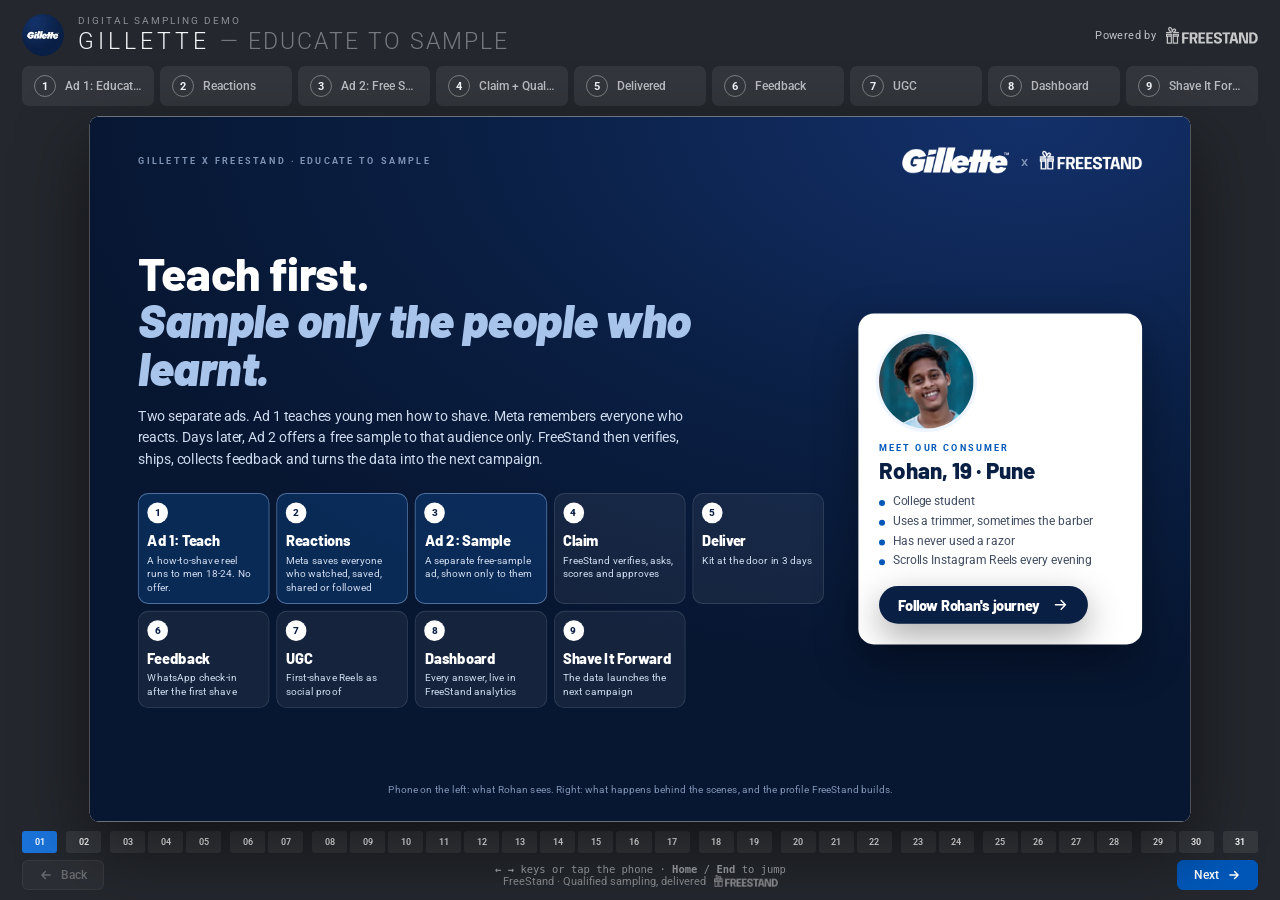
==== index.html @ 25be44af "Add FreeStand Campaign Analytics dashboard as step 8 Four tabs in the FreeStand dashboard style: Ove" ====
<!DOCTYPE html>
<html lang="en">
<head>
<meta charset="utf-8">
<meta name="viewport" content="width=device-width, initial-scale=1">
<title>Gillette x FreeStand: Educate to Sample</title>
<meta name="description" content="Interactive demo: how FreeStand turns Gillette India's first-shave education reel into qualified sampling, feedback and UGC.">
<meta property="og:type" content="website">
<meta property="og:title" content="Gillette x FreeStand: Educate to Sample">
<meta property="og:description" content="Educate > Engage > Qualify > Sample > Feedback > UGC. A click-through demo for Gillette India.">
<!-- og:image must be an absolute URL for link previews. Update if the Pages repo name differs. -->
<meta property="og:image" content="https://freestandtech.github.io/gillette_demo/assets/og-image.png">
<meta property="og:image:width" content="1200">
<meta property="og:image:height" content="630">
<meta name="twitter:card" content="summary_large_image">
<meta name="twitter:image" content="https://freestandtech.github.io/gillette_demo/assets/og-image.png">
<link rel="icon" type="image/png" href="assets/web/gillette-ig-dp.webp">
<link rel="preconnect" href="https://fonts.googleapis.com">
<link rel="preconnect" href="https://fonts.gstatic.com" crossorigin>
<link href="https://fonts.googleapis.com/css2?family=Barlow:ital,wght@0,500;0,600;0,700;0,800;0,900;1,800;1,900&family=Grand+Hotel&family=Roboto:wght@300;400;500;700;900&display=swap" rel="stylesheet">
<style>
:root{
  --navy:#0A1F44; --navy-2:#13306A; --blue:#0057B8; --blue-2:#1A73D9; --silver:#C9D1DC; --silver-2:#EEF2F7;
  --ink:#152033; --muted:#6B778C; --line:#E4E8F0; --bg-page:#24272D;
  --ok:#1E8E4E; --ok-bg:#E8F6EE; --warn:#B26A00; --warn-bg:#FFF5E5; --bad:#C62828; --bad-bg:#FDECEC;
  --meta:#0866FF; --fs:#0E2A6B;
  --wa-dark:#075E54; --wa-head:#008069; --wa-bg:#ECE5DD; --wa-out:#D9FDD3;
}
*{box-sizing:border-box;margin:0;padding:0}
html,body{height:100%}
body{background:var(--bg-page);font-family:'Roboto',system-ui,sans-serif;color:var(--ink);overflow:hidden;-webkit-font-smoothing:antialiased}
button{font:inherit;cursor:pointer;border:none;background:none;color:inherit}
img{display:block}
svg{display:block}

/* ── Loader ─────────────────────────────── */
#loader{position:fixed;inset:0;z-index:100;background:radial-gradient(70% 60% at 50% 40%,#13306A 0%,#0A1F44 70%);display:flex;flex-direction:column;align-items:center;justify-content:center;gap:26px;color:#fff;transition:opacity .6s ease,visibility .6s}
#loader.done{opacity:0;visibility:hidden}
#loader .dp{width:132px;height:132px;border-radius:50%;background:var(--navy);box-shadow:0 0 0 2px rgba(255,255,255,.12),0 18px 50px rgba(0,0,0,.45);display:flex;align-items:center;justify-content:center;animation:breathe 2.4s ease-in-out infinite}
#loader .dp img{width:100px}
#loader .eb{font-size:13px;letter-spacing:5px;opacity:.6;text-transform:uppercase}
#loader .bar{width:240px;height:3px;border-radius:3px;background:rgba(255,255,255,.14);overflow:hidden}
#loader .bar i{display:block;height:100%;width:0;background:linear-gradient(90deg,#8FB5E8,#fff);transition:width .25s}
#loader .pw{position:absolute;bottom:36px;display:flex;align-items:center;gap:10px;font-size:12px;opacity:.75;letter-spacing:.5px}
#loader .pw img{height:16px}
@keyframes breathe{0%,100%{transform:scale(1)}50%{transform:scale(1.04)}}

/* ── App shell ──────────────────────────── */
#app{height:100vh;display:flex;flex-direction:column;padding:14px 22px 10px;gap:10px;color:#f2f4f8}
.top{display:flex;align-items:center;justify-content:space-between;gap:16px;flex-shrink:0}
.brand{display:flex;align-items:center;gap:14px}
.brand .dp{width:42px;height:42px;border-radius:50%}
.brand .eb{font-size:10px;letter-spacing:2px;opacity:.5;text-transform:uppercase}
.brand .tt{font-size:23px;font-weight:300;letter-spacing:4px;margin-top:2px}
.brand .tt span{opacity:.4;letter-spacing:2px}
.pw-top{display:flex;align-items:center;gap:10px;font-size:11px;opacity:.75;letter-spacing:.4px}
.pw-top img{height:17px}

.steps{display:grid;grid-template-columns:repeat(7,1fr);gap:6px;flex-shrink:0}
.st{position:relative;height:40px;border-radius:7px;background:rgba(255,255,255,.07);display:flex;align-items:center;gap:9px;padding:0 12px;text-align:left;transition:background .25s;overflow:hidden}
.st:hover{background:rgba(255,255,255,.12)}
.st .n{width:22px;height:22px;border-radius:50%;border:1.5px solid rgba(255,255,255,.35);display:flex;align-items:center;justify-content:center;font-size:11px;font-weight:700;flex-shrink:0;transition:all .25s}
.st .l{font-size:12.5px;font-weight:500;white-space:nowrap;overflow:hidden;text-overflow:ellipsis;opacity:.7}
.st .f{position:absolute;left:0;bottom:0;height:3px;background:var(--blue-2);width:0;transition:width .35s}
.st.done .n{background:rgba(255,255,255,.85);border-color:transparent;color:var(--navy)}
.st.done .l{opacity:.85}
.st.done .f{width:100%;background:rgba(255,255,255,.35)}
.st.on{background:var(--blue)}
.st.on .n{background:#fff;color:var(--blue);border-color:#fff}
.st.on .l{opacity:1;font-weight:700}
.st.on .f{background:#fff}

#stageWrap{flex:1;min-height:0;position:relative;display:flex;align-items:center;justify-content:center}
#stage{position:absolute;width:1280px;height:820px;background:#fff;color:var(--ink);border-radius:10px;box-shadow:0 30px 80px rgba(0,0,0,.5);overflow:hidden;transform-origin:center center}

.nav{flex-shrink:0;display:flex;flex-direction:column;gap:7px}
.subs{display:flex;gap:3px}
.subs button{flex:1;height:22px;border-radius:3px;background:rgba(255,255,255,.08);color:#fff;font-size:9px;font-weight:600;transition:background .2s}
.subs button.past{background:rgba(255,255,255,.3)}
.subs button.on{background:var(--blue-2)}
.subs button.gap{margin-left:6px}
.navrow{display:flex;align-items:center;justify-content:space-between;gap:12px}
.navbtn{display:inline-flex;align-items:center;gap:8px;background:rgba(255,255,255,.12);border:1px solid rgba(255,255,255,.18);color:#fff;padding:7px 16px;border-radius:6px;font-size:12px;font-weight:500}
.navbtn:disabled{opacity:.3;cursor:not-allowed}
.navbtn.primary{background:var(--blue);border-color:var(--blue)}
.navbtn svg{width:14px;height:14px}
.hint{font-size:10.5px;opacity:.5;font-family:ui-monospace,monospace;text-align:center}
.hint b{font-weight:600;opacity:1}
.foot{display:flex;align-items:center;gap:8px;font-size:10.5px;opacity:.45;justify-content:center}
.foot img{height:12px}

/* ── Stage furniture ────────────────────── */
.eyebrow{position:absolute;top:18px;font-size:11px;font-weight:700;color:#8C96A8;letter-spacing:2px;text-transform:uppercase;display:flex;align-items:center;gap:10px}
.eyebrow .edot{width:6px;height:6px;border-radius:50%;background:var(--blue)}
#ebLeft{left:40px}
.persona{position:absolute;top:10px;right:36px;display:flex;align-items:center;gap:9px;background:#F3F6FA;border:1px solid var(--line);border-radius:999px;padding:4px 14px 4px 4px}
.persona img{width:30px;height:30px;border-radius:50%;object-fit:cover}
.persona b{font-size:12.5px;color:var(--ink)}
.persona span{font-size:11.5px;color:var(--muted)}
.caption{position:absolute;left:40px;bottom:14px;display:none}

/* ── Panel frame (reference style) ──────── */
.panel{position:absolute;left:36px;top:52px;width:812px;height:748px;border-radius:12px;border:5px solid var(--navy);background:#fff;overflow:hidden}
.ph{height:70px;padding:0 22px;display:flex;align-items:center;gap:14px;box-shadow:0 4px 4px rgba(0,0,0,.06);position:relative;z-index:2;background:#fff}
.ph .ic{width:40px;height:40px;border-radius:50%;background:#F0F5FC;border:1.5px solid var(--navy);display:flex;align-items:center;justify-content:center;color:var(--navy);flex-shrink:0}
.ph .ic svg{width:20px;height:20px}
.ph .ic.meta{border-color:var(--meta);color:var(--meta);background:#EEF4FF}
.ph .ic.fs{border-color:var(--fs);color:var(--fs)}
.ph .tt{font-size:19px;font-weight:600;color:var(--ink)}
.ph .sb{font-size:11.5px;color:var(--muted);margin-top:2px}
.ph .live{margin-left:auto;display:flex;align-items:center;gap:8px;font-size:10.5px;color:#555;font-family:ui-monospace,monospace;letter-spacing:.5px}
.ph .live i{width:8px;height:8px;border-radius:50%;background:#4CC17A;animation:blink 1.4s infinite}
.pb{position:absolute;top:70px;left:0;right:0;bottom:0;padding:18px 22px;overflow:hidden}

.card{background:#fff;border:1px solid var(--line);border-radius:10px;box-shadow:0 1px 3px rgba(13,42,107,.05)}
.card-h{padding:11px 16px;border-bottom:1px solid #EEF1F6;font-size:12.5px;font-weight:700;color:var(--ink);display:flex;align-items:center;gap:8px}
.card-h>svg{width:15px;height:15px;color:var(--blue);flex-shrink:0}
.card-h .r{margin-left:auto;font-weight:500;color:var(--muted);font-size:11px}
.lbl{font-size:10.5px;font-weight:700;color:var(--navy);letter-spacing:.6px;text-transform:uppercase}
.chip{display:inline-flex;align-items:center;gap:6px;padding:5px 10px;border-radius:6px;font-size:11.5px;font-weight:500;background:#EEF3FA;color:#1F3354;white-space:nowrap}
.chip.blue{background:#E6F0FF;color:#0B4FB3}
.chip.ok{background:var(--ok-bg);color:var(--ok)}
.chip svg{width:12px;height:12px}
.pill{display:inline-flex;align-items:center;gap:6px;padding:4px 11px;border-radius:999px;font-size:10.5px;font-weight:800;letter-spacing:.6px}
.pill.ok{background:var(--ok-bg);color:var(--ok);border:1px solid #BFE5CB}
.pill.warn{background:var(--warn-bg);color:var(--warn);border:1px solid #F3D9A8}
.pill.bad{background:var(--bad-bg);color:var(--bad);border:1px solid #F5C6C6}
.pill.blue{background:#E6F0FF;color:#0B4FB3;border:1px solid #C3D9FB}
.callout{border-radius:10px;padding:14px 16px;background:linear-gradient(100deg,var(--navy),var(--blue));color:#fff;display:flex;align-items:center;gap:14px}
.callout svg{width:26px;height:26px;flex-shrink:0;opacity:.9}
.callout b{display:block;font-size:15px;margin-bottom:2px}
.callout span{font-size:12px;opacity:.85}
.kpi{padding:14px 14px 12px}
.kpi .v{font-size:26px;font-weight:700;color:var(--ink);font-variant-numeric:tabular-nums;line-height:1.1}
.kpi .k{font-size:11px;color:var(--muted);margin-top:4px}
.tick{width:22px;height:22px;border-radius:50%;display:flex;align-items:center;justify-content:center;flex-shrink:0;background:#E9EDF3;color:#A3AEC2;transition:all .3s}
.tick svg{width:13px;height:13px}
.tick.on{background:var(--ok);color:#fff}
.tick.x{background:var(--bad);color:#fff}

/* animations */
.fi{animation:fadeInUp .45s both}
@keyframes fadeInUp{from{opacity:0;transform:translateY(10px)}to{opacity:1;transform:none}}
@keyframes popIn{from{opacity:0;transform:scale(.6)}to{opacity:1;transform:scale(1)}}
@keyframes blink{0%,100%{opacity:1}50%{opacity:.25}}
@keyframes shimmer{0%{background-position:200% 0}100%{background-position:-200% 0}}
@keyframes pulseRing{0%{box-shadow:0 0 0 0 rgba(26,115,217,.55)}70%{box-shadow:0 0 0 14px rgba(26,115,217,0)}100%{box-shadow:0 0 0 0 rgba(26,115,217,0)}}
@keyframes slideIn{from{opacity:0;transform:translateX(28px)}to{opacity:1;transform:none}}
@keyframes slideUp{from{transform:translateY(100%)}to{transform:none}}
.shim{height:12px;border-radius:4px;background:linear-gradient(90deg,#f0f4fa,#dce5f2,#f0f4fa);background-size:200% 100%;animation:shimmer 2.2s linear infinite}

/* ── Phone ──────────────────────────────── */
.phone{position:absolute;left:884px;top:50px;width:356px;height:740px;border-radius:58px;background:#0E0F12;padding:11px;box-shadow:0 0 0 2px #2C2F36,0 0 0 3px #50545D,0 24px 50px rgba(0,0,0,.28)}
.phone::before{content:"";position:absolute;left:-3px;top:150px;width:3px;height:60px;border-radius:2px;background:#3A3D44;box-shadow:0 80px 0 #3A3D44}
.phone::after{content:"";position:absolute;right:-3px;top:190px;width:3px;height:90px;border-radius:2px;background:#3A3D44}
.screen{position:relative;width:100%;height:100%;border-radius:47px;overflow:hidden;background:#000;cursor:pointer}
.island{position:absolute;top:10px;left:50%;width:112px;height:32px;margin-left:-56px;border-radius:20px;background:#000;z-index:40}
.sbar{position:absolute;top:0;left:0;right:0;height:50px;padding:0 28px 0 34px;display:flex;align-items:center;justify-content:space-between;z-index:30;font-size:15px;font-weight:600;color:#fff;pointer-events:none}
.sbar.dark{color:#111}
.sbar .ics{display:flex;align-items:center;gap:5px}
.sbar svg{height:12px;width:auto}
.homebar{position:absolute;bottom:7px;left:50%;width:124px;height:5px;margin-left:-62px;border-radius:3px;background:rgba(255,255,255,.85);z-index:30;pointer-events:none}
.homebar.dark{background:rgba(0,0,0,.8)}
.app{position:absolute;inset:0}
[data-tap]{position:relative}
.tapdot{position:absolute;width:44px;height:44px;margin:-22px 0 0 -22px;border-radius:50%;background:rgba(255,255,255,.35);border:2px solid #fff;box-shadow:0 0 0 0 rgba(255,255,255,.6);animation:tapPulse 1.6s ease-out infinite;pointer-events:none;z-index:50}
@keyframes tapPulse{0%{transform:scale(.6);opacity:1;box-shadow:0 0 0 0 rgba(26,115,217,.6)}70%{transform:scale(1);opacity:.9;box-shadow:0 0 0 16px rgba(26,115,217,0)}100%{transform:scale(.6);opacity:1}}
.taphint{position:absolute;right:40px;bottom:6px;font-size:11px;color:#8C96A8;display:flex;align-items:center;gap:6px}
.taphint svg{width:14px;height:14px}

/* Instagram Reels */
.ig{background:#000;color:#fff}
.ig .media{position:absolute;inset:0}
.ig .media video,.ig .media img{width:100%;height:100%;object-fit:cover}
.ig .shade{position:absolute;inset:0;background:linear-gradient(180deg,rgba(0,0,0,.45) 0%,rgba(0,0,0,0) 18%,rgba(0,0,0,0) 55%,rgba(0,0,0,.75) 100%);pointer-events:none}
.ig .hdr{position:absolute;top:52px;left:16px;right:16px;display:flex;justify-content:space-between;align-items:center;font-size:21px;font-weight:700;z-index:5}
.ig .hdr svg{width:24px;height:24px}
.ig .rail{position:absolute;right:10px;bottom:132px;display:flex;flex-direction:column;align-items:center;gap:17px;z-index:5}
.ig .rail .i{display:flex;flex-direction:column;align-items:center;gap:3px;font-size:11.5px;font-weight:600;text-shadow:0 1px 3px rgba(0,0,0,.5);transition:transform .2s}
.ig .rail svg{width:27px;height:27px;filter:drop-shadow(0 1px 2px rgba(0,0,0,.4));transition:all .25s}
.ig .rail .on svg{transform:scale(1.15)}
.ig .rail .like.on svg{fill:#FF3040;stroke:#FF3040}
.ig .rail .save.on svg{fill:#fff}
.ig .rail .aud{width:28px;height:28px;border-radius:7px;border:2px solid #fff;overflow:hidden}
.ig .rail .aud img{width:100%;height:100%}
.ig .meta{position:absolute;left:14px;right:64px;bottom:96px;z-index:5}
.ig .who{display:flex;align-items:center;gap:9px;font-size:13.5px;font-weight:700}
.ig .who img{width:32px;height:32px;border-radius:50%;border:1.5px solid rgba(255,255,255,.8)}
.ig .verified{width:13px;height:13px;margin-left:-4px}
.ig .follow{font-size:12px;font-weight:600;border:1.3px solid rgba(255,255,255,.85);border-radius:8px;padding:4px 11px;transition:all .3s}
.ig .follow.on{background:rgba(255,255,255,.18);border-color:rgba(255,255,255,.35)}
.ig .cap{margin-top:9px;font-size:12.5px;line-height:1.4;text-shadow:0 1px 3px rgba(0,0,0,.6)}
.ig .spons{margin-top:6px;font-size:11.5px;opacity:.9;display:flex;align-items:center;gap:6px}
.ig .spons svg{width:12px;height:12px}
.ig .cta{position:absolute;left:12px;right:12px;bottom:56px;height:38px;border-radius:9px;background:rgba(255,255,255,.18);backdrop-filter:blur(8px);display:flex;align-items:center;justify-content:space-between;padding:0 14px;font-size:13.5px;font-weight:600;z-index:6}
.ig .cta.white{background:#fff;color:var(--navy);animation:pulseRing 1.8s infinite}
.ig .cta svg{width:16px;height:16px}
.ig .prog{position:absolute;left:0;right:0;bottom:50px;height:3px;background:rgba(255,255,255,.25);z-index:6}
.ig .prog i{display:block;height:100%;background:#fff;width:0}
.ig .tabbar{position:absolute;left:0;right:0;bottom:0;height:50px;background:#000;display:flex;justify-content:space-around;align-items:flex-start;padding-top:12px;z-index:7}
.ig .tabbar svg{width:23px;height:23px}
.ig .tabbar img{width:24px;height:24px;border-radius:50%}
.ig .bigheart{position:absolute;left:50%;top:44%;width:96px;height:96px;margin:-48px 0 0 -48px;z-index:8;opacity:0;pointer-events:none}
.ig .bigheart.go{animation:heartPop .9s ease-out}
@keyframes heartPop{0%{opacity:0;transform:scale(.3)}25%{opacity:1;transform:scale(1.15)}45%{transform:scale(.95)}80%{opacity:1;transform:scale(1)}100%{opacity:0;transform:scale(1.1) translateY(-20px)}}
.ig .toast{position:absolute;left:14px;right:14px;top:100px;background:rgba(38,38,38,.95);border-radius:10px;padding:11px 14px;font-size:13px;display:flex;align-items:center;gap:10px;z-index:9;opacity:0;transform:translateY(-10px);transition:all .3s}
.ig .toast.on{opacity:1;transform:none}
.ig .toast svg{width:18px;height:18px}
.ig .sheet{position:absolute;left:0;right:0;bottom:0;background:#262626;border-radius:16px 16px 0 0;padding:10px 16px 28px;z-index:10;transform:translateY(105%);transition:transform .35s cubic-bezier(.2,.8,.2,1)}
.ig .sheet.on{transform:none}
.ig .sheet .grab{width:38px;height:4px;border-radius:2px;background:#555;margin:0 auto 12px}
.ig .sheet .srch{background:#3A3A3A;border-radius:9px;padding:8px 12px;font-size:12.5px;color:#aaa;margin-bottom:14px}
.ig .sheet .ppl{display:grid;grid-template-columns:repeat(4,1fr);gap:10px;text-align:center;font-size:10.5px}
.ig .sheet .ppl img{width:54px;height:54px;border-radius:50%;margin:0 auto 5px;object-fit:cover}
.ig .sheet .ppl .sel img{box-shadow:0 0 0 3px #262626,0 0 0 5px #0095F6}
.ig .sheet .send{margin-top:14px;background:#0095F6;border-radius:9px;text-align:center;padding:10px;font-size:13.5px;font-weight:600;opacity:0;transition:opacity .25s}
.ig .sheet .send.on{opacity:1}

/* Browser + FreeStand sampling site */
.web{background:#fff;color:var(--ink)}
.urlbar{position:absolute;top:48px;left:0;right:0;height:46px;background:#F2F3F5;border-bottom:1px solid #E1E4E9;display:flex;align-items:center;gap:10px;padding:0 12px;z-index:5}
.urlbar .u{flex:1;height:32px;border-radius:16px;background:#fff;border:1px solid #E1E4E9;display:flex;align-items:center;gap:7px;padding:0 12px;font-size:13px;color:#333}
.urlbar .u svg{width:12px;height:12px;color:#2E7D32}
.urlbar .u span{color:#888}
.urlbar>svg{width:18px;height:18px;color:#555}
.page{position:absolute;top:94px;left:0;right:0;bottom:0;overflow:hidden;display:flex;flex-direction:column}
.page.anim .pin{animation:slideIn .4s both}
.lph{height:50px;background:var(--navy);display:flex;align-items:center;justify-content:space-between;padding:0 16px;flex-shrink:0}
.lph img{height:16px}
.lph span{font-size:10.5px;color:#9FB4D6;letter-spacing:1.5px;font-weight:600;text-transform:uppercase}
.lprog{height:4px;background:#E6EBF2;flex-shrink:0}
.lprog i{display:block;height:100%;background:linear-gradient(90deg,var(--blue),var(--blue-2));transition:width .5s}
.pin{flex:1;padding:20px 20px 0;display:flex;flex-direction:column;min-height:0}
.pin h2{font-family:'Barlow',sans-serif;font-weight:800;font-size:25px;line-height:1.08;color:var(--navy);letter-spacing:-.2px}
.pin .sub{font-size:13px;color:var(--muted);margin-top:6px;line-height:1.4}
.pin .qn{font-size:11px;font-weight:700;color:var(--blue);letter-spacing:1.2px;text-transform:uppercase;margin-bottom:8px}
.fld{margin-top:16px}
.fld label{display:block;font-size:11.5px;font-weight:600;color:#55617A;margin-bottom:6px}
.inp{height:46px;border-radius:10px;border:1.5px solid #D5DCE6;display:flex;align-items:center;padding:0 14px;font-size:15px;color:var(--ink);gap:10px;background:#fff}
.inp.focus{border-color:var(--blue);box-shadow:0 0 0 3px rgba(0,87,184,.12)}
.inp .pre{color:#55617A;border-right:1px solid #D5DCE6;padding-right:10px;font-weight:500}
.inp .ok{margin-left:auto;color:var(--ok)}
.inp .ok svg{width:18px;height:18px}
.otp{display:flex;gap:8px;margin-top:10px}
.otp div{flex:1;height:48px;border-radius:10px;border:1.5px solid #D5DCE6;display:flex;align-items:center;justify-content:center;font-size:20px;font-weight:700;color:var(--navy)}
.otp div.f{border-color:var(--blue);animation:popIn .25s both}
.okline{margin-top:12px;display:flex;align-items:center;gap:8px;font-size:12.5px;color:var(--ok);font-weight:600}
.okline svg{width:16px;height:16px}
.okcard{margin-top:14px;border-radius:12px;background:var(--ok-bg);border:1px solid #BFE5CB;padding:12px 14px;display:flex;gap:12px;align-items:center;animation:popIn .35s .2s both}
.okcard .c{width:34px;height:34px;border-radius:50%;background:var(--ok);color:#fff;display:flex;align-items:center;justify-content:center;flex-shrink:0}
.okcard .c svg{width:18px;height:18px}
.okcard b{display:block;font-size:13.5px;color:#14532D}
.okcard span{font-size:12px;color:#2F6B45}
.opts{display:flex;flex-direction:column;gap:9px;margin-top:18px}
.opt{height:50px;border-radius:12px;border:1.5px solid #D5DCE6;display:flex;align-items:center;padding:0 14px;gap:12px;font-size:14.5px;font-weight:500;color:var(--ink);transition:all .25s}
.opt .rd{width:20px;height:20px;border-radius:50%;border:2px solid #B9C3D2;flex-shrink:0;display:flex;align-items:center;justify-content:center}
.opt.sel{border-color:var(--blue);background:#EEF5FF;color:var(--navy);font-weight:700}
.opt.sel .rd{border-color:var(--blue);background:var(--blue);color:#fff}
.opt.sel .rd svg{width:12px;height:12px}
.btn{margin-top:auto;margin-bottom:12px;height:50px;border-radius:12px;background:linear-gradient(180deg,var(--blue-2),var(--blue));color:#fff;font-size:15.5px;font-weight:700;display:flex;align-items:center;justify-content:center;gap:8px;box-shadow:0 8px 18px rgba(0,87,184,.28);flex-shrink:0}
.btn svg{width:18px;height:18px}
.btn.navy{background:linear-gradient(180deg,#14336B,var(--navy))}
.pwd{height:36px;flex-shrink:0;display:flex;align-items:center;justify-content:center;gap:7px;font-size:10.5px;color:#8C96A8;border-top:1px solid #EEF1F6;margin:0 -20px;padding-bottom:10px}
.pwd img{height:13px}
.fine{font-size:11px;color:#8C96A8;text-align:center;margin-bottom:10px}
.hero{margin:-20px -20px 0;flex-shrink:0}
.hero img{width:100%;height:auto}
.trust{display:flex;justify-content:center;gap:14px;margin:12px 0 10px;font-size:11px;color:#55617A}
.trust span{display:flex;align-items:center;gap:5px}
.trust svg{width:13px;height:13px;color:var(--ok)}
.check{width:72px;height:72px;border-radius:50%;background:var(--ok);color:#fff;display:flex;align-items:center;justify-content:center;margin:8px auto 12px;animation:popIn .45s both;box-shadow:0 0 0 10px var(--ok-bg)}
.check svg{width:38px;height:38px}
.center{text-align:center}
.kitimg{width:210px;margin:6px auto 0;border-radius:14px}
.idcard{margin:14px 0 0;border:1.5px dashed #B9C8DD;border-radius:12px;padding:12px 14px;background:#F6F9FD;display:flex;justify-content:space-between;align-items:center}
.idcard small{display:block;font-size:10.5px;color:var(--muted);letter-spacing:.6px;text-transform:uppercase;font-weight:600}
.idcard b{font-family:ui-monospace,monospace;font-size:17px;color:var(--navy)}
.consent{margin-top:14px;display:flex;gap:10px;align-items:flex-start;font-size:12px;color:#3F4B60;line-height:1.4}
.consent .bx{width:20px;height:20px;border-radius:5px;background:var(--ok);color:#fff;display:flex;align-items:center;justify-content:center;flex-shrink:0;margin-top:1px;animation:popIn .3s .5s both}
.consent .bx svg{width:13px;height:13px}
.two{display:flex;gap:10px}
.two .fld{flex:1}
.inp.lock{background:#F4F6F9;color:#55617A}

/* WhatsApp OTP notification + geo map on the sampling site */
.wanotif{position:absolute;left:8px;right:8px;top:44px;z-index:20;background:rgba(245,245,247,.97);border-radius:16px;padding:10px 12px;display:flex;gap:10px;align-items:center;box-shadow:0 10px 26px rgba(0,0,0,.22);animation:notif 4.2s .35s both}
.wanotif .wi{width:30px;height:30px;border-radius:8px;background:#25D366;color:#fff;display:flex;align-items:center;justify-content:center;flex-shrink:0}
.wanotif .wi svg{width:18px;height:18px}
.wanotif b{display:block;font-size:12px;color:#111}
.wanotif span{font-size:12px;color:#333;line-height:1.3}
.wanotif small{margin-left:auto;align-self:flex-start;font-size:10.5px;color:#888}
@keyframes notif{0%{opacity:0;transform:translateY(-30px)}10%,78%{opacity:1;transform:none}100%{opacity:0;transform:translateY(-30px)}}
.geo{margin-top:12px;border-radius:12px;overflow:hidden;border:1px solid #D5DCE6}
.map{position:relative;height:104px;background:#E9EEF2}
.map .road{position:absolute;background:#fff;box-shadow:0 0 0 1px #DCE2E8}
.map .r1{left:0;right:0;top:46px;height:8px;transform:rotate(-8deg)}
.map .r2{top:0;bottom:0;left:120px;width:7px;transform:rotate(14deg)}
.map .r3{left:0;right:0;top:82px;height:5px}
.map .park{position:absolute;left:190px;top:12px;width:70px;height:34px;border-radius:10px;background:#CFE8D2}
.map .mpin{position:absolute;left:50%;top:22px;margin-left:-14px;width:28px;height:28px;color:#E53935;animation:popIn .5s .6s both}
.map .mpin svg{width:28px;height:28px;fill:#E53935;stroke:#fff}
.geo-b{padding:9px 12px;display:flex;flex-direction:column;gap:2px}
.geo-b b{font-size:13px;color:var(--ink)}
.geo-b>span{font-size:11px;color:var(--muted)}

/* WhatsApp */
.wa{background:var(--wa-bg);color:#111}
.wah{position:absolute;top:0;left:0;right:0;height:104px;background:var(--wa-head);padding:52px 10px 0 6px;display:flex;align-items:center;gap:8px;color:#fff;z-index:5}
.wah>svg{width:22px;height:22px}
.wah img{width:36px;height:36px;border-radius:50%}
.wah .n{font-size:15px;font-weight:600;display:flex;align-items:center;gap:5px}
.wah .n svg{width:15px;height:15px}
.wah .s{font-size:11px;opacity:.85}
.wah .acts{margin-left:auto;display:flex;gap:16px;padding-right:6px}
.wah .acts svg{width:20px;height:20px}
.chat{position:absolute;top:104px;left:0;right:0;bottom:62px;overflow-y:auto;padding:10px 10px 4px;scrollbar-width:none;
  background-color:var(--wa-bg);
  background-image:radial-gradient(rgba(0,0,0,.035) 1.2px,transparent 1.3px);background-size:16px 16px}
.chat::-webkit-scrollbar{display:none}
.wain{position:absolute;left:0;right:0;bottom:0;height:62px;background:#F0F0F0;display:flex;align-items:flex-start;gap:8px;padding:9px 8px 0}
.wain .bx{flex:1;height:38px;border-radius:19px;background:#fff;display:flex;align-items:center;gap:9px;padding:0 12px;font-size:13px;color:#999}
.wain .bx svg{width:20px;height:20px;color:#888}
.wain .mic{width:38px;height:38px;border-radius:50%;background:var(--wa-head);color:#fff;display:flex;align-items:center;justify-content:center}
.wain .mic svg{width:18px;height:18px}
.dchip{text-align:center;margin:6px 0 10px}
.dchip span{font-size:10.5px;color:#54656F;background:#fff;padding:4px 10px;border-radius:7px;box-shadow:0 1px .5px rgba(0,0,0,.1);font-weight:500}
.enc{text-align:center;margin:0 18px 10px}
.enc span{display:inline-block;font-size:10.5px;color:#54656F;background:#FFF5C4;padding:5px 10px;border-radius:7px;line-height:1.4}
.m{display:flex;margin-bottom:7px}
.m.in{justify-content:flex-start}
.m.out{justify-content:flex-end}
.b{max-width:82%;border-radius:9px;padding:6px 9px 6px;font-size:13px;line-height:1.42;box-shadow:0 1px .5px rgba(0,0,0,.13);position:relative;white-space:pre-wrap}
.m.in .b{background:#fff;border-top-left-radius:0}
.m.out .b{background:var(--wa-out);border-top-right-radius:0}
.b .tm{float:right;font-size:10px;color:#667781;margin:8px 0 -3px 10px;display:inline-flex;align-items:center;gap:3px}
.b .tm svg{width:15px;height:15px;color:#53BDEB}
.b .img{margin:-3px -6px 6px;border-radius:7px;overflow:hidden}
.b .img img{width:100%;height:auto}
.b .ft{font-size:11px;color:#8696A0;margin-top:4px}
.b.tpl{padding-bottom:0}
.btns{margin:8px -9px 0;border-top:1px solid #E9EDEF}
.btns div{display:flex;align-items:center;justify-content:center;gap:7px;height:38px;color:#027EB5;font-size:13.5px;font-weight:500;border-bottom:1px solid #E9EDEF}
.btns div:last-child{border-bottom:none}
.btns svg{width:15px;height:15px}
.qr{display:flex;flex-direction:column;gap:4px;margin:-3px 0 8px;max-width:82%}
.qr div{background:#fff;border-radius:9px;height:38px;display:flex;align-items:center;justify-content:center;color:#027EB5;font-size:13.5px;font-weight:500;box-shadow:0 1px .5px rgba(0,0,0,.13);gap:6px}
.qr div.sel{background:#E7F5FD}
.qr svg{width:14px;height:14px}
.b .photo{margin:-3px -6px 2px;border-radius:7px;overflow:hidden;width:230px}
.b .photo img{width:100%}

/* UGC full-screen */
.ugcapp{background:#000}
.ugcapp img.full{position:absolute;left:0;top:50%;width:100%;height:auto;transform:translateY(-50%)}
.ugcbadge{position:absolute;top:58px;left:50%;transform:translateX(-50%);background:rgba(0,0,0,.6);color:#fff;font-size:11.5px;padding:6px 12px;border-radius:999px;z-index:5;white-space:nowrap;display:flex;gap:6px;align-items:center}
.ugcbadge svg{width:13px;height:13px}

/* Steps 1-3 story panel */
.pb.story{display:flex;flex-direction:column;gap:12px}
.beats{display:grid;grid-template-columns:1fr 26px 1fr 26px 1fr;align-items:center;flex-shrink:0}
.beat{display:flex;gap:10px;align-items:center;padding:9px 12px;border-radius:10px;border:1.5px solid var(--line);background:#fff;opacity:.5;transition:all .3s}
.beat.on{border-color:var(--blue);background:#EEF5FF;opacity:1;box-shadow:0 0 0 3px rgba(0,87,184,.12)}
.beat.done{opacity:1}
.beat .bi{width:32px;height:32px;border-radius:50%;background:#EEF2F7;color:var(--navy);display:flex;align-items:center;justify-content:center;flex-shrink:0}
.beat .bi svg{width:16px;height:16px}
.beat.on .bi{background:var(--blue);color:#fff}
.beat.done .bi{background:var(--ok);color:#fff}
.beat b{font-size:14px;display:block;color:var(--ink)}
.beat span{font-size:11px;color:var(--muted)}
.barrow{color:#9DB0C9;display:flex;justify-content:center}
.barrow svg{width:18px;height:18px}
.viz{position:relative;height:318px;flex-shrink:0;overflow:hidden}
.vh{position:absolute;top:12px;display:flex;align-items:baseline;gap:8px}
.vh span,.bk-t{font-size:10.5px;font-weight:700;letter-spacing:.6px;text-transform:uppercase;color:var(--navy)}
.vh b{font-size:20px;font-weight:800;color:var(--ink);font-variant-numeric:tabular-nums}
.vfoot{position:absolute;left:14px;bottom:12px;font-size:11px;color:var(--muted);width:320px}
.dot{position:absolute;width:11px;height:11px;margin:-5.5px 0 0 -5.5px;border-radius:50%;background:#B8C6DB;z-index:3;transition:left .9s cubic-bezier(.3,.7,.2,1),top .9s cubic-bezier(.3,.7,.2,1),background .35s,opacity .6s,transform .35s}
.dot.wave{animation:popIn .4s both}
.dot.lit{background:var(--blue);transform:scale(1.3)}
.dot.gone{opacity:.22}
.dot.ro{width:26px;height:26px;margin:-13px 0 0 -13px;background:#fff;box-shadow:0 0 0 2px #B8C6DB;z-index:4}
.dot.ro img{width:100%;height:100%;border-radius:50%}
.dot.ro.lit{box-shadow:0 0 0 3px var(--blue),0 0 0 7px rgba(0,87,184,.18);transform:none}
.bucket{position:absolute;left:362px;top:12px;width:196px;height:294px;border:2px dashed #C9D3E1;border-radius:14px;background:#F7F9FC;padding:10px 12px;transition:all .4s}
.bucket.on{border:2px solid var(--blue);background:#F1F7FF}
.bk-s{font-size:10.5px;color:var(--muted);margin-top:2px}
.bk-n{font-size:26px;font-weight:800;color:var(--blue);margin-top:6px;font-variant-numeric:tabular-nums}
.bk-empty{position:absolute;left:0;right:0;top:170px;text-align:center;font-size:11px;color:#9AA6B8}
.adcol{position:absolute;left:600px;top:12px;width:146px;height:294px;border-radius:14px;border:2px dashed #C9D3E1;display:flex;flex-direction:column;align-items:center;justify-content:center;gap:10px;opacity:.45;transition:all .5s;text-align:center;padding:0 10px}
.adcol img{width:86px;border-radius:8px;box-shadow:0 8px 20px rgba(10,31,68,.25);filter:grayscale(1);transition:filter .5s}
.adcol.on{opacity:1;border:2px solid var(--navy);background:#F3F6FB}
.adcol.on img{filter:none}
.adcol.on .bk-s{color:var(--navy);font-weight:600}
.varrows{position:absolute;inset:0;width:100%;height:100%;pointer-events:none}
.varrows path{stroke:#C9D3E1;stroke-width:3;fill:none;transition:stroke .4s}
.varrows path.on{stroke:var(--blue)}
.sb3{display:grid;grid-template-columns:1.45fr 1fr;gap:12px;flex:1;min-height:0}
.mcard{padding:12px 14px;display:flex;flex-direction:column;font-family:-apple-system,BlinkMacSystemFont,"Segoe UI",Roboto,Helvetica,Arial,sans-serif}
.mc-h{display:flex;align-items:center;gap:7px;font-size:11.5px;color:#65676B;font-weight:600}
.ml2 svg{width:24px;height:16px}
.mc-t{font-size:13.5px;font-weight:700;color:#1C2B33;margin:8px 0 8px}
.mc-rows{display:grid;grid-template-columns:1fr 1fr;gap:7px 14px}
.mc-rows div{font-size:12px;color:#1C2B33;line-height:1.3}
.mc-rows span{display:block;font-size:10.5px;color:#65676B}
.mc-rows b{font-weight:600}
.sigs{display:grid;grid-template-columns:repeat(4,1fr);gap:8px;flex-shrink:0}
.sg{position:relative;display:flex;align-items:center;gap:8px;padding:10px;transition:background .4s}
.sg.hit{background:#F3FAF6;border-color:#BFE5CB}
.sg-i{width:30px;height:30px;border-radius:8px;background:#EEF4FF;color:var(--blue);display:flex;align-items:center;justify-content:center;flex-shrink:0}
.sg-i svg{width:15px;height:15px}
.sg b{display:block;font-size:12px;line-height:1.2}
.sg span{font-size:11.5px;color:var(--muted);font-variant-numeric:tabular-nums}
.sg .tick{margin-left:auto;width:20px;height:20px}
.sg-r{position:absolute;top:-9px;right:6px}
.sg-r .rohan{margin:0}
.rohan{display:inline-flex;align-items:center;gap:5px;font-size:10.5px;font-weight:700;color:#fff;background:var(--navy);border-radius:999px;padding:2px 8px 2px 2px;animation:popIn .35s both}
.rohan img{width:16px;height:16px;border-radius:50%}
.ig .later{position:absolute;top:88px;left:50%;transform:translateX(-50%);z-index:9;background:rgba(255,255,255,.95);color:#111;font-size:12px;font-weight:700;padding:7px 14px;border-radius:999px;display:flex;align-items:center;gap:7px;box-shadow:0 6px 18px rgba(0,0,0,.3);animation:laterIn 3.2s both;white-space:nowrap}
.ig .later svg{width:14px;height:14px}
@keyframes laterIn{0%{opacity:0;transform:translate(-50%,-8px)}12%,80%{opacity:1;transform:translate(-50%,0)}100%{opacity:0}}
/* intro */
.intro{position:absolute;inset:0;background:radial-gradient(90% 80% at 85% 0%,#13306A 0%,#0A1F44 55%,#071631 100%);color:#fff;padding:36px 56px 30px;display:flex;flex-direction:column}
.intro .ctop{display:flex;align-items:center;justify-content:space-between}
.intro .ctop .eb{font-size:11px;letter-spacing:2.5px;text-transform:uppercase;color:#7F93B5;font-weight:700}
.intro .logos{display:flex;align-items:center;gap:14px}
.intro .logos img.g{height:30px}.intro .logos img.f{height:22px}.intro .logos span{color:#7F93B5;font-family:'Barlow';font-weight:600}
.in-grid{flex:1;display:grid;grid-template-columns:1fr 330px;gap:40px;align-items:center}
.in-foot{font-size:12px;color:#7F93B5;text-align:center}
.intro h1{font-family:'Barlow',sans-serif;font-weight:800;font-size:54px;line-height:1.02;letter-spacing:-.5px}
.intro h1 em{font-style:italic;font-weight:900;color:#A9C4EA}
.intro p{font-size:16px;line-height:1.55;color:#CFDBEE;margin-top:18px;max-width:640px}
.jr{display:grid;grid-template-columns:repeat(5,1fr);gap:8px;margin-top:26px}
.jr div{border-radius:12px;background:rgba(255,255,255,.06);border:1px solid rgba(255,255,255,.12);padding:10px 10px;min-height:96px}
.jr div:nth-child(-n+3){background:rgba(26,115,217,.22);border-color:rgba(143,181,232,.5)}
.jr .jn{display:inline-flex;width:24px;height:24px;border-radius:50%;background:#fff;color:var(--navy);font-weight:800;font-size:12px;align-items:center;justify-content:center}
.jr b{display:block;font-family:'Barlow';font-size:17px;font-weight:800;margin-top:10px}
.jr small{display:block;font-size:11.5px;color:#CFDBEE;margin-top:5px;line-height:1.4}
.rohan-card{background:#fff;color:var(--ink);border-radius:18px;padding:24px;box-shadow:0 20px 50px rgba(0,0,0,.35);display:flex;flex-direction:column;align-items:flex-start}
.rohan-card img{width:110px;height:110px;border-radius:50%;object-fit:cover;box-shadow:0 0 0 4px #EEF5FF}
.rohan-card .eb{font-size:10.5px;letter-spacing:2px;text-transform:uppercase;color:var(--blue);font-weight:700;margin-top:16px}
.rohan-card>b{font-family:'Barlow';font-size:26px;font-weight:800;margin-top:4px;color:var(--navy)}
.rohan-card ul{list-style:none;margin:12px 0 22px;display:flex;flex-direction:column;gap:7px}
.rohan-card li{font-size:13.5px;color:#3F4B60;padding-left:16px;position:relative}
.rohan-card li::before{content:"";position:absolute;left:0;top:7px;width:7px;height:7px;border-radius:50%;background:var(--blue)}
.rohan-card .bigcta{background:var(--navy);color:#fff}

/* Funnel */
.fun{display:flex;flex-direction:column;gap:10px;padding:16px 18px}
.fr{display:grid;grid-template-columns:150px 1fr 70px;align-items:center;gap:12px}
.fr .k{font-size:12.5px;font-weight:600;color:var(--ink)}
.fr .k small{display:block;font-weight:400;color:var(--muted);font-size:11px}
.fr .bar{height:30px;border-radius:6px;background:#EEF2F7;overflow:hidden}
.fr .bar i{display:block;height:100%;width:0;border-radius:6px;transition:width 1.1s cubic-bezier(.2,.8,.2,1)}
.fr .v{font-size:16px;font-weight:800;color:var(--ink);text-align:right;font-variant-numeric:tabular-nums}

/* Qualification engine */
.eng{display:grid;grid-template-columns:1fr 300px;gap:16px;height:100%}
.eng .col{display:flex;flex-direction:column;gap:12px;min-height:0}
.score{display:flex;align-items:center;gap:20px;padding:16px 18px}
.ring{position:relative;width:132px;height:132px;flex-shrink:0}
.ring svg{width:132px;height:132px;transform:rotate(-90deg)}
.ring .num{position:absolute;inset:0;display:flex;flex-direction:column;align-items:center;justify-content:center}
.ring .num b{font-size:40px;font-weight:800;color:var(--ink);line-height:1;font-variant-numeric:tabular-nums}
.ring .num span{font-size:11px;color:var(--muted);margin-top:2px}
.ring circle{fill:none;stroke-width:11}
.ring .tr{stroke:#EEF2F7}
.ring .fg{stroke:var(--blue);stroke-linecap:round;transition:stroke-dashoffset 1s cubic-bezier(.2,.8,.2,1),stroke .4s}
.ring .th{stroke:#1C2B33;stroke-width:3}
.score .st2{display:flex;flex-direction:column;gap:8px;font-size:12px;color:var(--muted)}
.score .st2 b{color:var(--ink)}
.log{flex:1;min-height:0;display:flex;flex-direction:column}
.log .rows{flex:1;overflow:hidden;padding:4px 0}
.lr{display:flex;align-items:center;gap:11px;padding:8px 16px}
.lr .pts{width:46px;height:26px;border-radius:7px;background:#E6F0FF;color:#0B4FB3;font-weight:800;font-size:13px;display:flex;align-items:center;justify-content:center;flex-shrink:0}
.lr .pts.chk{background:var(--ok-bg);color:var(--ok)}
.lr .pts.chk svg{width:14px;height:14px}
.lr .t{font-size:12.5px;color:var(--ink);font-weight:500;line-height:1.3}
.lr .src{font-size:10.5px;color:var(--muted);margin-top:1px}
.lr.new{background:#F5F9FF}
.rule{display:flex;align-items:center;gap:10px;padding:6px 14px;font-size:12px;color:var(--ink)}
.rule .d{font-size:10.5px;color:var(--muted)}
.prof .f{display:flex;align-items:center;gap:10px;padding:5px 14px;border-bottom:1px solid #F2F4F8;font-size:12px}
.prof .f:last-child{border-bottom:none}
.prof .f .k{width:66px;color:var(--muted);flex-shrink:0}
.prof .f .v{font-weight:600;color:var(--ink)}
.prof .f .shim{flex:1}
.ctx{padding:12px 14px}
.ctx .mini{margin-top:8px;background:#F6F8FB;border:1px solid #E6EAF1;border-radius:8px;padding:9px 11px;font-size:11.5px;color:#3F4B60;line-height:1.45}
.rej{display:flex;align-items:center;gap:10px;margin-top:6px}
.rej img{width:38px;height:38px;border-radius:50%;object-fit:cover;filter:grayscale(.3)}
.rej .t{font-size:12.5px;font-weight:700;color:var(--ink)}
.rej .d{font-size:11px;color:var(--muted)}
.rejrows{margin-top:8px;display:flex;flex-direction:column;gap:5px}
.rejrows div{display:flex;justify-content:space-between;font-size:11.5px;color:#3F4B60;padding:5px 9px;border-radius:6px;background:#FBFBFC;border:1px solid #F0F2F6}
.rejrows div b{color:var(--bad)}
.rejrows div b.g{color:var(--ok)}

/* Delivery */
.road{position:relative;height:120px;border-radius:12px;overflow:hidden;background:linear-gradient(180deg,#CFE2F7 0%,#E5EFFA 58%,#9AA6B4 58%,#8B97A6 100%)}
.road .lane{position:absolute;left:0;right:0;top:84px;height:3px;background:repeating-linear-gradient(90deg,#F3F5F8 0 26px,transparent 26px 50px);opacity:.8}
.road .house{position:absolute;right:36px;top:22px;width:92px;height:50px}
.road .house img{position:absolute;right:-6px;top:-22px;width:30px;height:30px;border-radius:50%;border:2px solid #fff}
.road .hub{position:absolute;left:30px;top:30px;font-size:10px;font-weight:700;color:#3A4C66;background:#fff;padding:4px 8px;border-radius:6px;letter-spacing:.4px}
.truck{position:absolute;top:44px;left:40px;width:84px;transition:left 2.2s cubic-bezier(.4,.1,.3,1)}
.tl{display:grid;grid-template-columns:repeat(4,1fr);position:relative;padding:18px 6px 6px}
.tl::before{content:"";position:absolute;left:12.5%;right:12.5%;top:33px;height:3px;background:#E3E8F0}
.tl .ln{position:absolute;left:12.5%;top:33px;height:3px;background:var(--ok);transition:width 1.2s ease;width:0}
.tl .nd{position:relative;text-align:center;z-index:1}
.tl .nd .tick{margin:0 auto;width:30px;height:30px}
.tl .nd .tick svg{width:16px;height:16px}
.tl .nd b{display:block;font-size:12.5px;margin-top:8px;color:var(--ink)}
.tl .nd span{font-size:10.5px;color:var(--muted)}
.tiles{display:grid;grid-template-columns:repeat(4,1fr);gap:10px}
.bars2 .r{display:grid;grid-template-columns:110px 1fr 54px;gap:10px;align-items:center;font-size:12px;padding:5px 0}
.bars2 .r .bar{height:12px;border-radius:6px;background:#EEF2F7;overflow:hidden}
.bars2 .r .bar i{display:block;height:100%;border-radius:6px;background:var(--blue);width:0;transition:width 1s ease}
.bars2 .r b{text-align:right;font-variant-numeric:tabular-nums}

/* Feedback */
.split{display:flex;height:34px;border-radius:8px;overflow:hidden}
.split div{display:flex;align-items:center;justify-content:center;color:#fff;font-size:12px;font-weight:700;width:0;transition:width 1s cubic-bezier(.2,.8,.2,1);white-space:nowrap;overflow:hidden}
.legend{display:flex;gap:14px;margin-top:8px;font-size:11px;color:var(--muted)}
.legend span{display:flex;align-items:center;gap:5px}
.legend i{width:9px;height:9px;border-radius:50%}
.stars{display:flex;gap:2px;color:#F5A623}
.stars svg{width:16px;height:16px;fill:#F5A623}
.cloud{display:flex;flex-wrap:wrap;align-items:center;justify-content:center;gap:4px 14px;padding:14px 16px;min-height:120px}
.cloud span{font-weight:700;color:var(--navy);line-height:1.1;animation:popIn .4s both}
.feed .fr2{display:flex;align-items:center;gap:10px;padding:8px 14px;border-bottom:1px solid #F2F4F8;font-size:12px}
.feed .fr2:last-child{border-bottom:none}
.feed .fr2 img{width:26px;height:26px;border-radius:50%;object-fit:cover}
.feed .fr2 .a{margin-left:auto;display:flex;gap:6px}
.hl{box-shadow:0 0 0 2px var(--blue),0 6px 18px rgba(0,87,184,.15);transition:box-shadow .4s}

/* UGC wall */
.wall{display:grid;grid-template-columns:repeat(3,1fr) 1fr;gap:10px;height:100%}
.ugcT{position:relative;border-radius:12px;overflow:hidden;background:#EEF2F7}
.ugcT img{width:100%;height:100%;object-fit:cover;object-position:center 30%}
.ugcT .vw{position:absolute;left:8px;bottom:8px;display:flex;align-items:center;gap:5px;color:#fff;font-size:12px;font-weight:700;text-shadow:0 1px 3px rgba(0,0,0,.6)}
.ugcT .vw svg{width:14px;height:14px}
.ugcT .newb{position:absolute;top:8px;left:8px;background:var(--ok);color:#fff;font-size:10px;font-weight:800;padding:4px 8px;border-radius:999px;letter-spacing:.5px;animation:popIn .4s .3s both}
.ugcT.pend{display:flex;flex-direction:column;align-items:center;justify-content:center;gap:8px;border:2px dashed #C9D3E1;background:#F7F9FC;color:var(--muted);font-size:12px;text-align:center;padding:10px}
.ugcT.pend img{width:46px;height:46px;border-radius:50%}
.mosaic{display:grid;grid-template-columns:repeat(2,1fr);gap:6px;align-content:start}
.mosaic img{width:100%;aspect-ratio:1;border-radius:8px;object-fit:cover}
.mosaic .more{aspect-ratio:1;border-radius:8px;background:var(--navy);color:#fff;display:flex;flex-direction:column;align-items:center;justify-content:center;font-weight:800;font-size:15px}
.mosaic .more small{font-size:10px;font-weight:500;opacity:.7}

/* Closing */
.close{position:absolute;inset:0;background:radial-gradient(90% 80% at 85% 0%,#13306A 0%,#0A1F44 55%,#071631 100%);color:#fff;padding:36px 56px}
.close .ctop{display:flex;align-items:center;justify-content:space-between;margin-bottom:18px}
.close .ctop .eb{font-size:11px;letter-spacing:2.5px;text-transform:uppercase;color:#7F93B5;font-weight:700}
.close .chain{display:flex;align-items:center;gap:12px;font-family:'Barlow',sans-serif;font-weight:800;font-size:34px;letter-spacing:-.2px}
.close .chain svg{width:22px;height:22px;opacity:.5}
.close .chain span{opacity:0;animation:fadeInUp .5s both}
.close .lead{font-size:15px;color:#A9C4EA;margin-top:10px}
.cgrid{display:grid;grid-template-columns:1.2fr 1fr;gap:32px;margin-top:26px}
.cf{display:flex;flex-direction:column;gap:15px}
.cf .r{display:grid;grid-template-columns:170px 1fr 92px;align-items:center;gap:12px}
.cf .r .k{font-size:13px;color:#CFDBEE}
.cf .r .k small{display:block;font-size:10.5px;color:#7F93B5}
.cf .r .bar{height:34px;border-radius:5px;background:rgba(255,255,255,.07);overflow:hidden}
.cf .r .bar i{display:block;height:100%;width:0;border-radius:5px;background:linear-gradient(90deg,#1A73D9,#8FB5E8);transition:width 1.2s cubic-bezier(.2,.8,.2,1)}
.cf .r .v{font-size:17px;font-weight:800;text-align:right;font-variant-numeric:tabular-nums}
.ckpi{display:grid;grid-template-columns:1fr 1fr;gap:12px}
.ckpi>div{border-radius:14px;background:rgba(255,255,255,.06);border:1px solid rgba(255,255,255,.12);padding:18px 20px}
.ckpi .cv{display:block;font-family:'Barlow',sans-serif;font-size:46px;font-weight:800;line-height:1;font-variant-numeric:tabular-nums}
.ckpi .cl{display:block;font-size:13.5px;color:#E4ECF8;margin-top:8px;font-weight:500}
.ckpi .cs{display:block;font-size:11px;color:#7F93B5;margin-top:3px}
.cstrip{position:absolute;left:56px;right:56px;bottom:30px;display:grid;grid-template-columns:auto repeat(4,1fr);gap:12px;align-items:stretch}
.cstrip .h{display:flex;align-items:center;font-size:11px;letter-spacing:2px;text-transform:uppercase;color:#7F93B5;font-weight:700;padding-right:6px}
.cstrip>div:not(.h){display:flex;align-items:center;gap:12px;border-top:2px solid rgba(143,181,232,.35);padding-top:12px}
.cstrip svg{width:22px;height:22px;color:#8FB5E8;flex-shrink:0}
.cstrip b{display:block;font-size:18px;font-variant-numeric:tabular-nums}
.cstrip span{font-size:11.5px;color:#A9C4EA}
.cta-row{display:flex;align-items:center;gap:16px;margin-top:22px}
.bigcta{display:inline-flex;align-items:center;gap:14px;background:#fff;color:var(--navy);border-radius:999px;padding:14px 26px;font-family:'Barlow',sans-serif;font-weight:800;font-size:20px;box-shadow:0 14px 40px rgba(0,0,0,.35);animation:pulseRing 2s infinite}
.bigcta img{height:18px}
.bigcta svg{width:20px;height:20px}
.ghost{color:#A9C4EA;font-size:13px;display:inline-flex;align-items:center;gap:6px}
.ghost svg{width:14px;height:14px}
.close .logos{display:flex;align-items:center;gap:14px}
.close .logos img.g{height:30px}
.close .logos img.f{height:22px}
.close .logos span{color:#7F93B5;font-family:'Barlow';font-weight:600}
/* ── Layout v3: phone left, behind-the-scenes middle, profile right ── */
.steps{grid-template-columns:repeat(9,1fr)}
.st .l{font-size:12px}
.phone{left:36px;top:50px}
.persona{left:36px;right:auto;max-width:356px}
#ebLeft{left:428px}
.taphint{left:120px;right:auto}
.panel{left:420px;top:52px;width:500px;height:748px}
.pcol{position:absolute;left:934px;top:52px;width:310px;height:748px;border-radius:12px;background:#F7F9FC;border:1px solid var(--line);overflow:hidden;display:flex;flex-direction:column;box-shadow:0 1px 3px rgba(13,42,107,.06)}
#ebRight{left:938px}
.pc-h{background:var(--navy);color:#fff;padding:12px 14px 14px;position:relative}
.pc-h .eb{font-size:9.5px;letter-spacing:1.8px;text-transform:uppercase;color:#8FB5E8;font-weight:700}
.pc-id{display:flex;align-items:center;gap:10px;margin-top:10px}
.pc-id img,.ghost-av{width:44px;height:44px;border-radius:50%;object-fit:cover;flex-shrink:0;box-shadow:0 0 0 2px rgba(255,255,255,.3)}
.ghost-av{background:#22396A;color:#8FB5E8;display:flex;align-items:center;justify-content:center}
.ghost-av svg{width:22px;height:22px}
.pc-id b{display:block;font-size:15px}
.pc-id span{font-size:11px;color:#A9C4EA}
.pc-h .pill{position:absolute;top:10px;right:12px;font-size:9.5px;padding:3px 8px}
.pc-b{flex:1;min-height:0;padding:8px 12px 10px;overflow:hidden;display:flex;flex-direction:column;gap:6px}
.ps h6{font-size:9.5px;letter-spacing:1.4px;text-transform:uppercase;color:var(--navy);font-weight:800;margin:4px 0 2px}
.pr{display:flex;align-items:center;justify-content:space-between;gap:10px;font-size:11.5px;padding:4px 6px;border-bottom:1px solid #E9EDF3;border-radius:4px}
.pr span{color:var(--muted);flex-shrink:0}
.pr b{font-weight:600;color:var(--ink);text-align:right;white-space:nowrap;overflow:hidden;text-overflow:ellipsis}
.pr .shim{width:90px;height:9px;flex:none}
.pnew{animation:pflash 2.2s ease}
@keyframes pflash{0%,35%{background:#DDEBFF}100%{background:transparent}}
.ptags{display:flex;flex-wrap:wrap;gap:4px;margin-top:4px}
.ptags span{font-size:10.5px;font-weight:600;padding:3px 7px;border-radius:5px;background:#E6F0FF;color:#0B4FB3}
.anon{display:flex;gap:9px;align-items:flex-start;background:#FFF5E5;border:1px solid #F3D9A8;border-radius:8px;padding:9px 10px;margin-bottom:2px}
.anon svg{width:16px;height:16px;color:var(--warn);flex-shrink:0;margin-top:1px}
.anon b{display:block;font-size:12px;color:#7A4A00}
.anon span{font-size:11px;color:#7A5A2A;line-height:1.4}

/* story panel at 500px */
.pb.story{gap:10px}
.beats{grid-template-columns:1fr 18px 1fr 18px 1fr}
.beat{padding:7px 8px;gap:7px}
.beat .bi{width:26px;height:26px}
.beat .bi svg{width:13px;height:13px}
.beat b{font-size:12px}
.beat span{font-size:10.5px}
.barrow svg{width:14px;height:14px}
.viz{height:290px}
.vh{flex-wrap:wrap;width:150px;gap:2px 6px}
.vh b{font-size:17px}
.vh small{font-size:10.5px;color:var(--muted)}
.vfoot{width:160px;font-size:10.5px;line-height:1.35}
.dot{width:8px;height:8px;margin:-4px 0 0 -4px}
.dot.ro{width:22px;height:22px;margin:-11px 0 0 -11px}
.dot.pick{box-shadow:0 0 0 3px var(--ok),0 0 0 9px rgba(30,142,78,.2)!important;animation:pickPulse 1.4s infinite}
@keyframes pickPulse{50%{transform:scale(1.18)}}
.bucket{left:186px;top:10px;width:126px;height:270px;padding:9px 10px}
.bucket .bk-s{font-size:10px}
.bk-n{font-size:21px}
.bk-empty{top:160px;padding:0 8px}
.adcol{left:332px;top:10px;width:106px;height:270px;padding:0 8px;gap:8px}
.adcol img{width:84px}
.adcol .bk-s{font-size:10.5px}
.sigs{grid-template-columns:1fr 1fr}
.sg{padding:8px 10px}
.mc-rows{gap:6px 12px}
.story .callout{padding:11px 14px}
.story .callout b{font-size:13.5px}

/* engine at 500px */
.rules2{display:grid;grid-template-columns:repeat(3,1fr);gap:6px 8px}
.rules2 div{display:flex;align-items:center;gap:6px;font-size:11.5px;color:var(--muted)}
.rules2 div.ok{color:var(--ink);font-weight:500}
.rules2 .tick{width:18px;height:18px}
.rules2 .tick svg{width:11px;height:11px}
.ctx .rej .d{font-size:10.5px}

/* forward plays */
.play{display:flex;gap:11px;align-items:flex-start;padding:9px 14px;border-bottom:1px solid #F0F2F6}
.play:last-child{border-bottom:none}
.play .pi{width:30px;height:30px;border-radius:8px;background:#EEF5FF;color:var(--blue);display:flex;align-items:center;justify-content:center;flex-shrink:0}
.play .pi svg{width:16px;height:16px}
.play b{display:block;font-size:13px}
.play span{font-size:11.5px;color:var(--muted);line-height:1.4}

/* lock screen */
.lock{background:linear-gradient(170deg,#2B3F6E 0%,#1A2240 45%,#3A2A55 100%);color:#fff;text-align:center}
.lk-chip{position:absolute;top:66px;left:50%;transform:translateX(-50%);background:#fff;color:var(--navy);font-weight:800;font-size:13px;padding:7px 14px;border-radius:999px;display:flex;align-items:center;gap:7px;white-space:nowrap;animation:popIn .5s both}
.lk-chip svg{width:15px;height:15px}
.lk-date{margin-top:120px;font-size:16px;font-weight:600;opacity:.9}
.lk-time{font-size:84px;font-weight:300;line-height:1;margin-top:2px;letter-spacing:-2px}
.lk-n{margin:14px 12px 0;background:rgba(255,255,255,.18);backdrop-filter:blur(10px);border-radius:16px;padding:10px 12px;display:flex;gap:10px;align-items:center;text-align:left}
.lk-n + .lk-n{margin-top:8px}
.lk-ic{width:32px;height:32px;border-radius:8px;display:flex;align-items:center;justify-content:center;flex-shrink:0}
.lk-ic svg{width:18px;height:18px;color:#fff}
.lk-ic.ig{background:linear-gradient(45deg,#F58529,#DD2A7B,#8134AF)}
.lk-ic.wa{background:#25D366}
.lk-n b{display:block;font-size:12.5px}
.lk-n span{font-size:12px;opacity:.9}
.lk-n small{margin-left:auto;align-self:flex-start;font-size:10.5px;opacity:.7}
.lk-foot{position:absolute;left:0;right:0;bottom:34px;font-size:12px;opacity:.75}

/* Instagram home feed */
.feedapp{background:#fff;color:#111}
.fh{position:absolute;top:48px;left:0;right:0;height:44px;display:flex;align-items:center;justify-content:space-between;padding:0 14px}
.igword{font-family:'Grand Hotel',cursive;font-size:28px}
.fh-i{display:flex;gap:16px}
.fh-i svg{width:22px;height:22px}
.stories{position:absolute;top:94px;left:0;right:0;display:flex;gap:10px;padding:0 10px;overflow:hidden;border-bottom:1px solid #EFEFEF;height:86px}
.stories div{display:flex;flex-direction:column;align-items:center;gap:3px;width:58px;flex-shrink:0}
.stories .ring{width:56px;height:56px;border-radius:50%;padding:2px;background:linear-gradient(45deg,#F58529,#DD2A7B,#8134AF)}
.stories .ring.me{background:#DBDBDB}
.stories img{width:100%;height:100%;border-radius:50%;border:2px solid #fff;object-fit:cover}
.stories small{font-size:10px;color:#333;width:58px;text-align:center;white-space:nowrap;overflow:hidden;text-overflow:ellipsis}
.post{position:absolute;top:182px;left:0;right:0}
.ph2{display:flex;align-items:center;gap:8px;padding:7px 10px}
.ph2 img{width:30px;height:30px;border-radius:50%}
.ph2 b{display:flex;align-items:center;gap:4px;font-size:12.5px}
.ph2 .verified{width:12px;height:12px}
.ph2 small{display:block;font-size:10.5px;color:#666}
.ph2>svg{width:18px;height:18px;margin-left:auto}
.pimg{width:100%;height:auto}
.pcta{display:flex;justify-content:space-between;align-items:center;padding:0 12px;height:38px;background:#0095F6;color:#fff;font-size:13px;font-weight:600;animation:pulseRing 1.8s infinite}
.pcta svg{width:16px;height:16px}
.pact{display:flex;gap:14px;padding:8px 12px 4px}
.pact svg{width:22px;height:22px}
.ptxt{padding:0 12px;font-size:11.5px;line-height:1.4}
.feedapp .tabbar{position:absolute;left:0;right:0;bottom:0;height:50px;display:flex;justify-content:space-around;align-items:flex-start;padding-top:12px;z-index:7}
.feedapp .tabbar svg{width:23px;height:23px}
.feedapp .tabbar img{width:24px;height:24px;border-radius:50%}
.tabbar.light{background:#fff;color:#111;border-top:1px solid #EFEFEF}

/* pop-up dialogs */
.mov{position:absolute;inset:0;z-index:60;background:rgba(10,20,40,.55);backdrop-filter:blur(3px);display:flex;align-items:center;justify-content:center;animation:fadeIn .35s both}
.dlg{width:700px;background:#fff;border-radius:14px;box-shadow:0 30px 80px rgba(0,0,0,.45);overflow:hidden;animation:dlgIn .45s cubic-bezier(.2,.8,.2,1) .1s both}
@keyframes dlgIn{from{opacity:0;transform:translateY(18px) scale(.96)}to{opacity:1;transform:none}}
.dlg-h{display:flex;align-items:center;gap:8px;padding:14px 20px;border-bottom:1px solid #E4E6EB;font-size:13px;color:#65676B;font-weight:600}
.dlg-h.dark{background:var(--navy);color:#fff;border-bottom:none}
.dlg-b{padding:18px 22px}
.dlg-k{font-size:13px;color:#65676B;font-weight:600}
.dlg-big{display:flex;align-items:center;gap:16px;margin:8px 0 16px}
.dlg-big b{font-size:52px;font-weight:800;color:#0866FF;font-variant-numeric:tabular-nums;letter-spacing:-1px;line-height:1}
.dlg-big span{font-size:16px;font-weight:600;color:#1C2B33;line-height:1.3}
.dlg-big small{font-size:12.5px;color:#65676B;font-weight:400}
.dlg-rows{display:flex;flex-direction:column;gap:8px}
.dlg-rows>div{display:grid;grid-template-columns:28px 190px 1fr 80px;align-items:center;gap:10px;font-size:13px}
.dlg-rows .di{width:28px;height:28px;border-radius:7px;background:#EBF5FF;color:#0866FF;display:flex;align-items:center;justify-content:center}
.dlg-rows .di svg{width:15px;height:15px}
.dlg-rows .dbar{height:10px;border-radius:5px;background:#EEF0F3;overflow:hidden}
.dlg-rows .dbar i{display:block;height:100%;width:0;background:#0866FF;border-radius:5px;transition:width 1s ease .4s}
.dlg-rows b{text-align:right;font-variant-numeric:tabular-nums}
.dlg-note{display:flex;align-items:center;gap:8px;margin-top:16px;padding:10px 12px;border-radius:9px;background:#F5F6F7;font-size:12.5px;color:#1C2B33}
.dlg-f{display:flex;align-items:center;justify-content:flex-end;gap:10px;padding:14px 20px;border-top:1px solid #E4E6EB;background:#FAFBFC}
.dlg-sub{margin-right:auto;font-size:12px;color:#65676B;max-width:230px;line-height:1.35}
.dbtn{white-space:nowrap;height:40px;padding:0 16px;border-radius:8px;font-size:14px;font-weight:700;display:inline-flex;align-items:center;gap:8px;background:#E4E6EB;color:#1C2B33}
.dbtn svg{width:16px;height:16px}
.dbtn.pri{background:#0866FF;color:#fff;animation:pulseRing 1.8s 1s infinite}
.dbtn.pri.navy{background:var(--blue)}
.dbtn:disabled{animation:none;opacity:.9}
.spin{width:15px;height:15px;border-radius:50%;border:2.5px solid rgba(255,255,255,.4);border-top-color:#fff;animation:spin .8s linear infinite}
@keyframes spin{to{transform:rotate(360deg)}}
.dlg-t{font-family:'Barlow',sans-serif;font-weight:800;font-size:26px;color:var(--navy);line-height:1.1}
.dlg-tiles{display:grid;grid-template-columns:repeat(4,1fr);gap:10px;margin:16px 0}
.dlg-tiles div{border:1px solid var(--line);border-radius:10px;padding:12px}
.dlg-tiles b{display:block;font-size:22px;font-weight:800;color:var(--ink);font-variant-numeric:tabular-nums}
.dlg-tiles span{font-size:11.5px;color:var(--muted)}
.dlg-camp{display:flex;gap:14px;align-items:flex-start;border-radius:12px;padding:14px 16px;background:linear-gradient(100deg,#EEF5FF,#F7FAFF);border:1.5px solid #C3D9FB}
.dc-i{width:40px;height:40px;border-radius:10px;background:var(--blue);color:#fff;display:flex;align-items:center;justify-content:center;flex-shrink:0}
.dc-i svg{width:20px;height:20px}
.dlg-camp small{display:block;font-size:10.5px;letter-spacing:1.2px;text-transform:uppercase;color:var(--blue);font-weight:700}
.dlg-camp b{display:block;font-family:'Barlow',sans-serif;font-size:24px;font-weight:800;color:var(--navy);margin:2px 0 4px}
.dlg-camp div>span{font-size:13px;color:#3F4B60;line-height:1.45}

/* closing loop */
.loopc{padding:30px 48px}
.loop{position:absolute;left:0;top:84px;width:700px;height:680px;overflow:visible}
.ring1{fill:none;stroke:rgba(143,181,232,.18);stroke-width:26}
.ring2{fill:none;stroke:#8FB5E8;stroke-width:2;stroke-dasharray:6 8;animation:dashMove 1.2s linear infinite}
@keyframes dashMove{to{stroke-dashoffset:-14}}
.ln-node{opacity:0;animation:fadeIn .5s both}
@keyframes fadeIn{to{opacity:1}}
.nbg{fill:#13306A;stroke:#8FB5E8;stroke-width:2}
.nlast{fill:#fff;stroke:#fff;stroke-width:2}
.nic{width:28px;height:28px;color:#fff;display:flex;align-items:center;justify-content:center}
.nic svg{width:24px;height:24px}
.nic.dark{color:var(--navy)}
.nt{fill:#fff;font-family:'Barlow',sans-serif;font-weight:800;font-size:19px}
.nn{fill:#A9C4EA;font-size:14px;font-family:'Roboto',sans-serif}
.ct1{fill:#fff;font-family:'Barlow',sans-serif;font-weight:800;font-size:40px}
.ct2{fill:#A9C4EA;font-family:'Barlow',sans-serif;font-weight:800;font-style:italic;font-size:28px}
.ct3{fill:#CFDBEE;font-size:14.5px;font-family:'Roboto',sans-serif}
.lside{position:absolute;right:44px;top:110px;width:420px}
.lside .eb{font-size:11px;letter-spacing:2.5px;text-transform:uppercase;font-weight:700}
.keeps{margin-top:16px;display:flex;flex-direction:column;gap:8px}
.keeps div{display:flex;align-items:center;gap:10px;font-size:13.5px;color:#CFDBEE;padding:9px 12px;border-radius:10px;background:rgba(255,255,255,.05)}
.keeps svg{width:18px;height:18px;color:#8FB5E8}
.keeps b{color:#fff}
.loopc .cta-row{margin-top:20px}
/* FreeStand Campaign Analytics dashboard */
.dflow{display:grid;grid-template-columns:repeat(4,1fr);gap:10px}
.dflow .dcard{display:flex;gap:10px;align-items:flex-start}
.dfi{width:30px;height:30px;border-radius:8px;background:#EEF5FF;color:#0057B8;display:flex;align-items:center;justify-content:center;flex-shrink:0}
.dfi svg{width:16px;height:16px}
.dflow small{display:block;font-size:10.5px;color:#8A94A8}
.dflow b{display:block;font-size:15px;margin:1px 0}
.dflow span{font-size:10.5px;color:#55617A;line-height:1.3}
.dxt{width:100%;border-collapse:separate;border-spacing:3px;font-size:11.5px}
.dxt th{font-weight:500;color:#8A94A8;font-size:10.5px;text-align:center}
.dxt td{text-align:center;padding:6px;border-radius:4px;font-weight:600}
.dxt td:first-child{text-align:left;font-weight:500;background:none}
.dnext{display:flex;gap:10px;align-items:flex-start;margin-top:12px;padding:12px 14px;border-radius:9px;background:linear-gradient(100deg,#0A1F44,#0057B8);color:#fff}
.dnext svg{width:18px;height:18px;flex-shrink:0;margin-top:2px}
.dnext small{display:block;font-size:10px;letter-spacing:1px;text-transform:uppercase;opacity:.7}
.dnext b{display:block;font-size:13.5px;margin:2px 0}
.dnext span{font-size:11.5px;opacity:.85}
.dviz .dcard{display:flex;flex-direction:column}
.dviz .dpc{flex:1;justify-content:center;gap:16px}
.dviz .dlegs{white-space:nowrap}
.dash{position:absolute;inset:0;display:flex;background:#fff;color:#1a1a1a}
.dash svg{flex-shrink:0}
.dside{width:196px;background:linear-gradient(180deg,#0D2A6B,#1A3D8F);color:#fff;display:flex;flex-direction:column;flex-shrink:0}
.dlogo{padding:18px 18px 10px}.dlogo img{height:22px}
.dnav{flex:1;padding-top:6px}
.dnav div{display:flex;align-items:center;gap:10px;padding:8px 18px;font-size:12.5px;opacity:.75;border-left:3px solid transparent}
.dnav div svg{width:15px;height:15px}
.dnav div.on{opacity:1;font-weight:600;background:rgba(255,255,255,.14);border-left-color:#fff}
.dnav.foot{flex:none;border-top:1px solid rgba(255,255,255,.15);padding:8px 0 12px}
.dmain{flex:1;display:flex;flex-direction:column;min-width:0}
.dtop{height:50px;border-bottom:1px solid #E8E8E8;display:flex;align-items:center;gap:16px;padding:0 22px;flex-shrink:0}
.dtop b{font-size:18px;margin-right:auto}
.dbell{position:relative;color:#8A94A8}.dbell svg{width:19px;height:19px}
.dbell i{position:absolute;top:-6px;right:-9px;background:#2D7FD3;color:#fff;border-radius:999px;font-size:9px;font-style:normal;font-weight:700;padding:1px 5px}
.dme{width:28px;height:28px;border-radius:50%;background:#0A1F44;color:#fff;font-weight:800;font-size:12px;display:flex;align-items:center;justify-content:center}
.dbody{flex:1;min-height:0;padding:12px 18px;background:#FBFCFE;display:flex;flex-direction:column;gap:10px}
.dctl{display:flex;align-items:center;gap:14px}
.dsel1{display:inline-flex;align-items:center;gap:24px;border:1px solid #D8DEE8;border-radius:6px;padding:7px 12px;font-size:12.5px;background:#fff}
.dsel1 svg{width:13px;height:13px;transform:rotate(90deg);color:#98A2B8}
.dbrand{display:flex;align-items:center;gap:7px;font-size:12px;color:#55617A}.dbrand img{width:22px;height:22px;border-radius:50%}
.dpanel{flex:1;min-height:0;background:#fff;border:1px solid #E4E8F0;border-radius:10px;display:flex;flex-direction:column;overflow:hidden}
.dtabs{display:flex;align-items:center;gap:2px;padding:0 14px;border-bottom:1px solid #EEF0F5;flex-shrink:0}
.dtabs>span:not(.dbtns){display:flex;align-items:center;gap:7px;padding:12px 12px 10px;font-size:12.5px;color:#667;border-bottom:2.5px solid transparent;font-weight:500}
.dtabs>span svg{width:14px;height:14px}
.dtabs>span.on{color:#0D2A6B;font-weight:700;border-bottom-color:#0D2A6B}
.dtabs em,.dsubtabs em{font-style:normal;padding:1px 7px;border-radius:999px;background:#F3E8FD;border:1px solid #D8B4FE;font-size:9px;font-weight:700;color:#7C3AED}
.dbtns{margin-left:auto;display:flex;gap:6px}
.dbtn2{display:inline-flex;align-items:center;gap:6px;padding:6px 11px;border-radius:6px;background:#8A9AB8;color:#fff;font-size:11.5px;font-weight:600}
.dbtn2.o{background:#fff;color:#333;border:1px solid #D8DEE8;font-weight:500}
.dbtn2 svg{width:13px;height:13px}
.dcontent{flex:1;min-height:0;padding:12px 14px;display:flex;flex-direction:column;gap:10px;overflow:hidden}
.dk{display:grid;grid-template-columns:repeat(7,1fr);border:1px solid #E8ECF4;border-radius:8px;flex-shrink:0}
.dk div{text-align:center;padding:9px 4px;border-right:1px solid #EEF0F5}.dk div:last-child{border-right:none}
.dk b{display:block;font-size:18px;font-weight:700;font-variant-numeric:tabular-nums}
.dk span{font-size:10.5px;color:#8A94A8}
.dcard{background:#fff;border:1px solid #E4E8F0;border-radius:9px;padding:10px 14px;min-height:0}
.dch{display:flex;align-items:center;gap:8px;font-size:13px;font-weight:700;margin-bottom:8px}
.dch small{font-weight:400;color:#8A94A8;font-size:11.5px}
.dpill{margin-left:auto;display:inline-flex;align-items:center;gap:5px;padding:2px 9px;border-radius:999px;background:#E6F0FF;color:#0B4FB3;font-size:10px;font-weight:700}
.dpill svg{width:11px;height:11px}
.dpill.purple{background:#F3E8FD;color:#7C3AED;border:1px solid #D8B4FE}
.dg2{display:grid;grid-template-columns:1.1fr 1fr;gap:10px;min-height:0;align-items:stretch}
.dfields>div{display:grid;grid-template-columns:150px 110px 1fr 40px;align-items:center;gap:8px;font-size:11.5px;padding:4px 0;border-bottom:1px solid #F3F5F8}
.dfields .df{font-weight:600}.dfields .ds{color:#8A94A8;font-size:10.5px}
.dfields b,.dbarrow b{text-align:right;font-variant-numeric:tabular-nums}
.dbar2{height:8px;border-radius:4px;background:#EEF2F7;overflow:hidden}
.dbar2 i{display:block;height:100%;width:0;border-radius:4px;transition:width 1s ease}
.dins{display:flex;gap:8px;align-items:flex-start;font-size:12px;color:#333;margin-bottom:6px;line-height:1.35}
.dins svg{width:14px;height:14px;color:#2E7D32;flex-shrink:0;margin-top:1px}
.dsub{font-size:12px;font-weight:700;margin:10px 0 6px}.dsub small{font-weight:400;color:#8A94A8}
.dperf{display:flex;justify-content:space-between;padding:6px 10px;border-radius:5px;margin-bottom:4px;font-size:11.5px}
.dperf.up{background:#F0F9F0}.dperf.up b{color:#2E7D32}
.dperf.down{background:#FDF0F0}.dperf.down b{color:#C62828}
.dleg{margin-left:auto;display:flex;align-items:center;gap:6px;font-weight:400;font-size:11px;color:#4A5468}
.dleg i{width:9px;height:9px;border-radius:50%;margin-left:8px}
.dchart{width:100%;height:auto;display:block}
.dline{stroke-dasharray:1400;stroke-dashoffset:1400;animation:dline 1.6s ease forwards}
@keyframes dline{to{stroke-dashoffset:0}}
.dtab{width:100%;border-collapse:collapse;font-size:11.5px}
.dtab th{text-align:left;color:#8A94A8;font-weight:500;font-size:10.5px;padding:4px 8px;border-bottom:1px solid #EEF0F5}
.dtab td{padding:5px 8px;border-bottom:1px solid #F3F5F8}
.dtab tr.me td{background:#EEF5FF;font-weight:600}
.dtab tr.me td:first-child{box-shadow:inset 3px 0 0 #0057B8}
.dwho{display:flex;align-items:center;gap:7px}.dwho img{width:22px;height:22px;border-radius:50%;object-fit:cover}
.dst{padding:2px 8px;border-radius:999px;font-size:10.5px;font-weight:600;background:#E6F0FF;color:#0B4FB3}
.dst.ok{background:#E8F6EE;color:#1E8E4E}.dst.bad{background:#FDECEC;color:#C62828}
.dviz{display:grid;grid-template-columns:repeat(3,1fr);grid-template-rows:1fr 1fr;gap:10px;flex:1;min-height:0}
.dpc{display:flex;align-items:center;gap:14px}
.dpie{filter:drop-shadow(0 3px 8px rgba(13,42,107,.12))}
.dlegs{display:flex;flex-direction:column;gap:6px;font-size:11.5px;color:#4A5468}
.dlegs div{display:flex;align-items:center;gap:6px}.dlegs i{width:9px;height:9px;border-radius:50%;flex-shrink:0}
.dlegs b{color:#98A2B8;font-weight:600}
.dsubtabs{display:flex;gap:20px;border-bottom:1px solid #E4E8F0;font-size:12.5px;flex-shrink:0}
.dsubtabs span{padding:0 2px 8px;color:#667;display:flex;gap:6px;align-items:center;border-bottom:2.5px solid transparent}
.dsubtabs span.on{color:#0D2A6B;font-weight:700;border-bottom-color:#0D2A6B}
.dinfo{display:flex;gap:10px;background:#EBF3FC;border:1px solid #C9DFF5;border-radius:8px;padding:9px 14px;flex-shrink:0}
.dinfo>b{width:20px;height:20px;border-radius:50%;background:#2D7FD3;color:#fff;font-size:12px;display:flex;align-items:center;justify-content:center;flex-shrink:0}
.dinfo strong{display:block;font-size:12.5px}.dinfo span{font-size:11.5px;color:#445}
.dsel{display:grid;grid-template-columns:1fr 1fr;gap:10px}
.dsel small,.dstats small{display:block;font-size:10.5px;color:#8A94A8;margin-bottom:3px}
.dsel span{display:block;border:1px solid #D8DEE8;border-radius:6px;padding:7px 10px;font-size:12px}
.dstats{display:grid;grid-template-columns:repeat(4,1fr);gap:8px;margin-top:12px}
.dstats b{font-size:17px}
.dbarrow{display:grid;grid-template-columns:170px 1fr 50px;align-items:center;gap:8px;font-size:12px;padding:5px 0}
.dbarrow small{color:#98A2B8}
.dtext{font-size:12px;color:#445;line-height:1.55}
.dtext b{display:block;color:#222;margin:4px 0 2px}
.dtests{display:grid;grid-template-columns:1fr 1fr;gap:8px;margin-top:10px}
.dtests div{border:1px solid #E8ECF4;border-radius:6px;padding:8px 10px}
.dtests b{display:block;font-size:12px}.dtests span{display:block;font-size:12px;margin-top:2px}.dtests small{font-size:10.5px;color:#98A2B8}
</style>
</head>
<body>

<div id="loader">
  <div class="dp"><img src="assets/web/gillette-logo-white.webp" alt="Gillette"></div>
  <div class="eb">Digital Sampling Demo</div>
  <div class="bar"><i id="lbar"></i></div>
  <div class="pw">Powered by <img src="assets/web/freestand-logo-white.webp" alt="FreeStand"></div>
</div>

<div id="app">
  <div class="top">
    <div class="brand">
      <img class="dp" src="assets/web/gillette-ig-dp.webp" alt="">
      <div>
        <div class="eb">Digital Sampling Demo</div>
        <div class="tt">GILLETTE <span>— EDUCATE TO SAMPLE</span></div>
      </div>
    </div>
    <div class="pw-top">Powered by <img src="assets/web/freestand-logo-white.webp" alt="FreeStand"></div>
  </div>

  <div class="steps" id="steps"></div>

  <div id="stageWrap"><div id="stage"></div></div>

  <div class="nav">
    <div class="subs" id="subs"></div>
    <div class="navrow">
      <button class="navbtn" id="prev"><svg viewBox="0 0 24 24" fill="none" stroke="currentColor" stroke-width="2.4" stroke-linecap="round" stroke-linejoin="round"><path d="M19 12H5M11 18l-6-6 6-6"/></svg>Back</button>
      <div>
        <div class="hint"><b>←</b> <b>→</b> keys or tap the phone · <b>Home</b> / <b>End</b> to jump</div>
        <div class="foot">FreeStand · Qualified sampling, delivered <img src="assets/web/freestand-logo-white.webp" alt=""></div>
      </div>
      <button class="navbtn primary" id="next">Next<svg viewBox="0 0 24 24" fill="none" stroke="currentColor" stroke-width="2.4" stroke-linecap="round" stroke-linejoin="round"><path d="M5 12h14M13 6l6 6-6 6"/></svg></button>
    </div>
  </div>
</div>

<script>
/* ═══════════════ helpers ═══════════════ */
const A = n => `assets/web/${n}.webp`;
const $ = (s, r = document) => r.querySelector(s);
const inr = n => Math.round(n).toLocaleString('en-IN');
const lakh = n => n >= 1e7 ? (n / 1e7).toFixed(2).replace(/\.?0+$/, '') + ' Cr' : (n / 1e5).toFixed(2).replace(/\.?0+$/, '') + 'L';
let timers = [];
const later = (ms, fn) => timers.push(setTimeout(fn, ms));
const clearTimers = () => { timers.forEach(clearTimeout); timers = []; };

function countUp(el, from, to, dur = 1200, fmt = inr) {
  if (!el) return;
  const t0 = performance.now();
  const tick = now => {
    const p = Math.min(1, (now - t0) / dur), e = 1 - Math.pow(1 - p, 3);
    el.textContent = fmt(from + (to - from) * e);
    if (p < 1 && el.isConnected) requestAnimationFrame(tick);
  };
  el.textContent = fmt(from);
  requestAnimationFrame(tick);
}
function animateCounters(root, fromMap = {}) {
  root.querySelectorAll('[data-count]').forEach(el => {
    const to = +el.dataset.count, key = el.dataset.key;
    const from = key && key in fromMap ? fromMap[key] : +(el.dataset.from || 0);
    const fmt = el.dataset.fmt === 'lakh' ? lakh : el.dataset.fmt === 'dec1' ? v => v.toFixed(1) : el.dataset.fmt === 'pct' ? v => Math.round(v) + '%' : el.dataset.fmt === 'dec1pct' ? v => v.toFixed(1) + '%' : inr;
    if (from === to) { el.textContent = fmt(to); return; }
    countUp(el, from, to, +(el.dataset.dur || 1300), fmt);
  });
}
function growBars(root) {
  requestAnimationFrame(() => requestAnimationFrame(() => {
    root.querySelectorAll('[data-w]').forEach(el => { el.style.width = el.dataset.w; });
  }));
}

/* ═══════════════ icons (Lucide-style, inline) ═══════════════ */
const P = (d, extra = '') => `<svg viewBox="0 0 24 24" fill="none" stroke="currentColor" stroke-width="2" stroke-linecap="round" stroke-linejoin="round" ${extra}>${d}</svg>`;
const I = {
  heart: P('<path d="M20.8 4.6a5.5 5.5 0 0 0-7.8 0L12 5.7l-1-1.1a5.5 5.5 0 0 0-7.8 7.8l1 1.1L12 21l7.8-7.5 1-1.1a5.5 5.5 0 0 0 0-7.8z"/>'),
  comment: P('<path d="M21 11.5a8.4 8.4 0 0 1-12.4 7.4L3 21l2.1-5.6A8.4 8.4 0 1 1 21 11.5z"/>'),
  send: P('<path d="M22 3 9.2 13.2"/><path d="M22 3l-7 19-4.8-8.8L2 9z"/>'),
  bookmark: P('<path d="M19 21l-7-5-7 5V5a2 2 0 0 1 2-2h10a2 2 0 0 1 2 2z"/>'),
  more: P('<circle cx="5" cy="12" r="1.3" fill="currentColor"/><circle cx="12" cy="12" r="1.3" fill="currentColor"/><circle cx="19" cy="12" r="1.3" fill="currentColor"/>'),
  moreV: P('<circle cx="12" cy="5" r="1.3" fill="currentColor"/><circle cx="12" cy="12" r="1.3" fill="currentColor"/><circle cx="12" cy="19" r="1.3" fill="currentColor"/>'),
  camera: P('<path d="M14.5 4h-5L7 7H4a2 2 0 0 0-2 2v9a2 2 0 0 0 2 2h16a2 2 0 0 0 2-2V9a2 2 0 0 0-2-2h-3z"/><circle cx="12" cy="13" r="3"/>'),
  music: P('<path d="M9 18V5l12-2v13"/><circle cx="6" cy="18" r="3"/><circle cx="18" cy="16" r="3"/>'),
  chevR: P('<path d="M9 18l6-6-6-6"/>'),
  chevL: P('<path d="M15 18l-6-6 6-6"/>'),
  arrowR: P('<path d="M5 12h14M13 6l6 6-6 6"/>'),
  check: P('<path d="M20 6 9 17l-5-5"/>', 'stroke-width="3"'),
  checks: P('<path d="M18 7 7.5 17.5 3 13"/><path d="M22 7 12 17"/>'),
  x: P('<path d="M18 6 6 18M6 6l12 12"/>', 'stroke-width="3"'),
  lock: P('<rect x="4" y="11" width="16" height="10" rx="2"/><path d="M8 11V7a4 4 0 0 1 8 0v4"/>'),
  refresh: P('<path d="M21 12a9 9 0 1 1-3-6.7L21 8"/><path d="M21 3v5h-5"/>'),
  tabs: P('<rect x="3" y="3" width="18" height="18" rx="4"/>'),
  phone: P('<path d="M22 16.9v3a2 2 0 0 1-2.2 2 19.8 19.8 0 0 1-8.6-3.1 19.5 19.5 0 0 1-6-6A19.8 19.8 0 0 1 2.1 4.2 2 2 0 0 1 4.1 2h3a2 2 0 0 1 2 1.7c.1.9.4 1.8.7 2.7a2 2 0 0 1-.5 2.1L8 9.8a16 16 0 0 0 6 6l1.3-1.3a2 2 0 0 1 2.1-.4c.9.3 1.8.6 2.7.7a2 2 0 0 1 1.7 2z"/>'),
  video: P('<path d="M23 7l-7 5 7 5z"/><rect x="1" y="5" width="15" height="14" rx="2"/>'),
  smile: P('<circle cx="12" cy="12" r="10"/><path d="M8 14s1.5 2 4 2 4-2 4-2"/><path d="M9 9h.01M15 9h.01"/>'),
  clip: P('<path d="M21.4 11.1l-9.2 9.2a6 6 0 0 1-8.5-8.5l9.2-9.2a4 4 0 0 1 5.7 5.7l-9.2 9.2a2 2 0 0 1-2.8-2.8l8.5-8.5"/>'),
  mic: P('<rect x="9" y="2" width="6" height="12" rx="3"/><path d="M19 10v1a7 7 0 0 1-14 0v-1M12 18v4"/>'),
  link: P('<path d="M10 13a5 5 0 0 0 7.5.5l3-3a5 5 0 0 0-7-7l-1.7 1.7"/><path d="M14 11a5 5 0 0 0-7.5-.5l-3 3a5 5 0 0 0 7 7l1.7-1.7"/>'),
  ext: P('<path d="M18 13v6a2 2 0 0 1-2 2H5a2 2 0 0 1-2-2V8a2 2 0 0 1 2-2h6"/><path d="M15 3h6v6M10 14 21 3"/>'),
  reply: P('<path d="M9 17l-5-5 5-5"/><path d="M20 18v-2a4 4 0 0 0-4-4H4"/>'),
  list: P('<path d="M8 6h13M8 12h13M8 18h13M3 6h.01M3 12h.01M3 18h.01"/>'),
  truck: P('<path d="M1 3h15v13H1z"/><path d="M16 8h4l3 3v5h-7z"/><circle cx="5.5" cy="18.5" r="2.5"/><circle cx="18.5" cy="18.5" r="2.5"/>'),
  pkg: P('<path d="M16.5 9.4 7.5 4.2"/><path d="M21 16V8a2 2 0 0 0-1-1.7l-7-4a2 2 0 0 0-2 0l-7 4A2 2 0 0 0 3 8v8a2 2 0 0 0 1 1.7l7 4a2 2 0 0 0 2 0l7-4a2 2 0 0 0 1-1.7z"/><path d="M3.3 7 12 12l8.7-5M12 22V12"/>'),
  star: P('<path d="M12 2l3.1 6.3 6.9 1-5 4.9 1.2 6.8L12 17.8 5.8 21l1.2-6.8-5-4.9 6.9-1z"/>'),
  users: P('<path d="M17 21v-2a4 4 0 0 0-4-4H5a4 4 0 0 0-4 4v2"/><circle cx="9" cy="7" r="4"/><path d="M23 21v-2a4 4 0 0 0-3-3.9M16 3.1a4 4 0 0 1 0 7.8"/>'),
  target: P('<circle cx="12" cy="12" r="10"/><circle cx="12" cy="12" r="6"/><circle cx="12" cy="12" r="2"/>'),
  shield: P('<path d="M12 22s8-4 8-10V5l-8-3-8 3v7c0 6 8 10 8 10z"/><path d="M9 12l2 2 4-4"/>'),
  pin: P('<path d="M21 10c0 7-9 13-9 13S3 17 3 10a9 9 0 0 1 18 0z"/><circle cx="12" cy="10" r="3"/>'),
  eye: P('<path d="M1 12s4-8 11-8 11 8 11 8-4 8-11 8S1 12 1 12z"/><circle cx="12" cy="12" r="3"/>'),
  play: P('<path d="M6 4l14 8-14 8z" fill="currentColor"/>'),
  playO: P('<polygon points="5 3 19 12 5 21 5 3"/>'),
  gift: P('<path d="M20 12v10H4V12M2 7h20v5H2zM12 22V7"/><path d="M12 7H7.5a2.5 2.5 0 0 1 0-5C11 2 12 7 12 7zM12 7h4.5a2.5 2.5 0 0 0 0-5C13 2 12 7 12 7z"/>'),
  msg: P('<path d="M21 15a2 2 0 0 1-2 2H7l-4 4V5a2 2 0 0 1 2-2h14a2 2 0 0 1 2 2z"/>'),
  bars: P('<path d="M12 20V10M18 20V4M6 20v-4"/>'),
  globe: P('<circle cx="12" cy="12" r="10"/><path d="M2 12h20M12 2a15 15 0 0 1 0 20M12 2a15 15 0 0 0 0 20"/>'),
  calendar: P('<rect x="3" y="4" width="18" height="18" rx="2"/><path d="M16 2v4M8 2v4M3 10h20"/>'),
  wallet: P('<path d="M21 12V7H5a2 2 0 0 1 0-4h14v4"/><path d="M3 5v14a2 2 0 0 0 2 2h16v-5"/><path d="M18 12a2 2 0 0 0 0 4h4v-4z"/>'),
  layout: P('<rect x="3" y="3" width="18" height="18" rx="2"/><path d="M3 9h18M9 21V9"/>'),
  zap: P('<path d="M13 2 3 14h9l-1 8 10-12h-9z"/>'),
  sparkle: P('<path d="M12 3l1.9 5.6L19.5 10l-5.6 1.9L12 17.5l-1.9-5.6L4.5 10l5.6-1.4z"/>'),
  scan: P('<path d="M3 7V5a2 2 0 0 1 2-2h2M17 3h2a2 2 0 0 1 2 2v2M21 17v2a2 2 0 0 1-2 2h-2M7 21H5a2 2 0 0 1-2-2v-2"/><path d="M7 12h10"/>'),
  home: P('<path d="M3 10.5 12 3l9 7.5V21H3z"/>'),
  search: P('<circle cx="11" cy="11" r="7"/><path d="M21 21l-4.3-4.3"/>'),
  plusSq: P('<rect x="3" y="3" width="18" height="18" rx="5"/><path d="M12 8v8M8 12h8"/>'),
  reels: P('<rect x="3" y="3" width="18" height="18" rx="5"/><path d="M3 8h18M8 3l3 5M14 3l3 5"/><path d="M10 12v5l4-2.5z" fill="currentColor"/>'),
  tap: P('<path d="M9 11V5a2 2 0 0 1 4 0v6"/><path d="M13 10a2 2 0 0 1 4 0v2"/><path d="M17 11a2 2 0 0 1 4 0v4a7 7 0 0 1-7 7h-1a7 7 0 0 1-6-3.4L4 15a2 2 0 0 1 3.4-2L9 15"/>'),
  meta: P('<path d="M2.5 14.2c0-4.3 2-8 4.7-8 3.4 0 5.6 6.4 8.2 10.1 1.1 1.5 2 2.1 3 2.1 1.8 0 3.1-1.9 3.1-4.4 0-4.2-2-7.8-4.6-7.8-3 0-5.3 5.6-8 9.8C7.8 18 6.9 18.4 6 18.4c-2.1 0-3.5-1.7-3.5-4.2z"/>'),
  whatsapp: P('<path d="M3 21l1.7-4.9A9 9 0 1 1 8 19.6z"/><path d="M9 8.5c0 3.3 3.2 6.5 6.5 6.5l1-1.6-2-1-1 .8c-1-.4-2.4-1.8-2.8-2.8l.8-1-1-2z" fill="currentColor" stroke-width="1"/>'),
  insta: P('<rect x="2.5" y="2.5" width="19" height="19" rx="5.5"/><circle cx="12" cy="12" r="4.2"/><circle cx="17.4" cy="6.6" r="1" fill="currentColor"/>'),
  verified: `<svg viewBox="0 0 24 24"><path fill="#0095F6" d="M12 1l2.6 2.2 3.4-.4.9 3.3 3 1.7-1.3 3.2 1.3 3.2-3 1.7-.9 3.3-3.4-.4L12 23l-2.6-2.2-3.4.4-.9-3.3-3-1.7L3.4 12 2.1 8.8l3-1.7.9-3.3 3.4.4z"/><path d="M8 12.2l2.7 2.7L16.2 9.4" fill="none" stroke="#fff" stroke-width="2.2" stroke-linecap="round" stroke-linejoin="round"/></svg>`,
  waVerified: `<svg viewBox="0 0 24 24"><path fill="#25D366" d="M12 1l2.6 2.2 3.4-.4.9 3.3 3 1.7-1.3 3.2 1.3 3.2-3 1.7-.9 3.3-3.4-.4L12 23l-2.6-2.2-3.4.4-.9-3.3-3-1.7L3.4 12 2.1 8.8l3-1.7.9-3.3 3.4.4z"/><path d="M8 12.2l2.7 2.7L16.2 9.4" fill="none" stroke="#fff" stroke-width="2.2" stroke-linecap="round" stroke-linejoin="round"/></svg>`,
  signal: `<svg viewBox="0 0 18 12" fill="currentColor"><rect x="0" y="8" width="3" height="4" rx="1"/><rect x="5" y="5.5" width="3" height="6.5" rx="1"/><rect x="10" y="3" width="3" height="9" rx="1"/><rect x="15" y="0" width="3" height="12" rx="1"/></svg>`,
  wifi: `<svg viewBox="0 0 16 12" fill="currentColor"><path d="M8 2.2c2.4 0 4.6.9 6.3 2.5l1.2-1.3A10.6 10.6 0 0 0 8 .4C5.1.4 2.5 1.5.5 3.4l1.2 1.3A8.8 8.8 0 0 1 8 2.2zm0 3.6c1.4 0 2.7.5 3.7 1.4l1.2-1.3A7.3 7.3 0 0 0 8 4c-1.9 0-3.6.7-4.9 1.9l1.2 1.3c1-.9 2.3-1.4 3.7-1.4zM8 9.4l2.2-2.3a3.3 3.3 0 0 0-4.4 0z"/></svg>`,
  battery: `<svg viewBox="0 0 27 12"><rect x=".5" y=".5" width="23" height="11" rx="3" fill="none" stroke="currentColor" opacity=".4"/><rect x="2" y="2" width="20" height="8" rx="1.8" fill="currentColor"/><rect x="24.5" y="4" width="1.8" height="4" rx=".9" fill="currentColor" opacity=".4"/></svg>`,
  bigheart: `<svg viewBox="0 0 24 24"><path fill="#fff" d="M20.8 4.6a5.5 5.5 0 0 0-7.8 0L12 5.7l-1-1.1a5.5 5.5 0 0 0-7.8 7.8l1 1.1L12 21l7.8-7.5 1-1.1a5.5 5.5 0 0 0 0-7.8z"/></svg>`,
};
const starRow = n => `<div class="stars">${Array.from({ length: 5 }, (_, i) => `<svg viewBox="0 0 24 24" style="opacity:${i < n ? 1 : .25}"><path d="M12 2l3.1 6.3 6.9 1-5 4.9 1.2 6.8L12 17.8 5.8 21l1.2-6.8-5-4.9 6.9-1z"/></svg>`).join('')}</div>`;

/* ═══════════════ campaign numbers (one source of truth) ═══════════════ */
const N = {
  reach: 12000000, thruplay: 4200000, engaged: 1000000,
  watched: 640000, saved: 120000, shared: 100000, followed: 140000,
  passive: 11000000,
  landing: 41500, otp: 32800, completed: 28900, approved: 10000, delivered: 9720,
  feedback: 6410, ratingAvg: 4.6, intentYes: 58, intentMaybe: 31, intentNo: 11,
  creators: 1240, ugcViews: 8640000, reelsTagging: 1080,
  mediaSpend: 750000, conquest: 82, pincodes: 1860, avgDays: 2.8, success: 97.2,
};
const PERSONA = { name: 'Rohan Kulkarni', first: 'Rohan', age: 19, mobile: '+91 98226 34417', pin: '411007', area: 'Ganeshkhind, Pune', id: 'GLT-FS-28417' };

/* ═══════════════ stages ═══════════════ */
const STEPS = ['Ad 1: Education', 'Reactions', 'Ad 2: Free Sample', 'Claim + Qualify', 'Delivered', 'Feedback', 'UGC', 'Dashboard', 'Shave It Forward'];
const FS_ENGINE = 'FreeStand qualification engine';
const STAGES = [
  { k: 'intro', step: 0, label: 'How it works + meet Rohan', app: 'intro' },
  { k: 'ed', step: 1, label: 'Ad 1: education reel in Rohan\'s Reels (Monday)', app: 'reels', ad: 'edu', panel: 'story', side: 'Campaign 1 on Meta' },
  { k: 'eng1', step: 2, label: 'Rohan watches 75%+ of the reel', app: 'reels', ad: 'edu', anim: 'watch', panel: 'story', aud: 1, side: 'Meta custom audience' },
  { k: 'eng2', step: 2, label: 'Rohan likes, saves, shares, follows', app: 'reels', ad: 'edu', anim: 'engage', panel: 'story', aud: 2, side: 'Meta custom audience' },
  { k: 'audm', step: 2, label: 'Audience ready: target these users for a free sample', app: 'reels', ad: 'edu', anim: 'done', panel: 'story', aud: 3, modal: 'aud', side: 'Meta custom audience' },
  { k: 'lock', step: 3, label: 'Two days later', app: 'lock', panel: 'story', s3: 1, side: 'Campaign 2 on Meta' },
  { k: 'feed', step: 3, label: 'Ad 2: free-sample post in his feed (Thursday)', app: 'feed', panel: 'story', s3: 2, side: 'Campaign 2 on Meta' },
  { k: 'land', step: 4, label: 'FreeStand sampling page', app: 'web', page: 'landing', panel: 'engine', e: 0, side: FS_ENGINE },
  { k: 'det', step: 4, label: 'Name, email + mobile', app: 'web', page: 'details', panel: 'engine', e: 1, side: FS_ENGINE },
  { k: 'otp', step: 4, label: 'OTP on WhatsApp', app: 'web', page: 'otp', panel: 'engine', e: 2, side: FS_ENGINE },
  { k: 'q1', step: 4, label: 'Brand question 1: shaving frequency', app: 'web', page: 'q1', panel: 'engine', e: 3, side: FS_ENGINE },
  { k: 'q2', step: 4, label: 'Brand question 2: current routine', app: 'web', page: 'q2', panel: 'engine', e: 4, side: FS_ENGINE },
  { k: 'q3', step: 4, label: 'Brand question 3: biggest worry', app: 'web', page: 'q3', panel: 'engine', e: 5, side: FS_ENGINE },
  { k: 'q4', step: 4, label: 'Brand question 4: education recall', app: 'web', page: 'q4', panel: 'engine', e: 6, side: FS_ENGINE },
  { k: 'pin', step: 4, label: 'Pincode verified + geo-coded', app: 'web', page: 'pincode', panel: 'engine', e: 7, side: FS_ENGINE },
  { k: 'addr', step: 4, label: 'Delivery address + WhatsApp consent', app: 'web', page: 'address', panel: 'engine', e: 8, side: FS_ENGINE },
  { k: 'claim', step: 4, label: 'Sample claimed', app: 'web', page: 'claimed', panel: 'engine', e: 9, side: FS_ENGINE },
  { k: 'ship', step: 5, label: 'Dispatched with tracking', app: 'wa', wa: 1, panel: 'delivery', d: 1, side: 'FreeStand fulfilment' },
  { k: 'deliv', step: 5, label: 'Delivered in 3 days', app: 'wa', wa: 2, panel: 'delivery', d: 2, side: 'FreeStand fulfilment' },
  { k: 'fb1', step: 6, label: 'Feedback triggered 3 days later', app: 'wa', wa: 3, panel: 'feedback', f: 1, side: 'FreeStand feedback loop' },
  { k: 'fb2', step: 6, label: 'Rating + purchase intent', app: 'wa', wa: 4, panel: 'feedback', f: 2, side: 'FreeStand feedback loop' },
  { k: 'fb3', step: 6, label: 'Repurchase nudge + unboxing photo', app: 'wa', wa: 5, panel: 'feedback', f: 3, side: 'FreeStand feedback loop' },
  { k: 'ugc1', step: 7, label: 'UGC invite on WhatsApp', app: 'wa', wa: 6, panel: 'ugc', u: 1, side: 'FreeStand UGC engine' },
  { k: 'ugc2', step: 7, label: 'Rohan posts his first-shave Reel', app: 'ugc', panel: 'ugc', u: 2, side: 'FreeStand UGC engine' },
  { k: 'dash0', step: 8, label: 'FreeStand dashboard: overview + data collected', app: 'dash', tab: 0 },
  { k: 'dash1', step: 8, label: 'FreeStand dashboard: live analytics', app: 'dash', tab: 1 },
  { k: 'dash2', step: 8, label: 'FreeStand dashboard: data visualisation', app: 'dash', tab: 2 },
  { k: 'dash3', step: 8, label: 'FreeStand dashboard: statistical analysis', app: 'dash', tab: 3 },
  { k: 'fwdm', step: 9, label: 'Loop 1 data ready: launch a new campaign', app: 'dash', tab: 3, modal: 'fwd' },
  { k: 'fwd', step: 9, label: 'New campaign: Shave It Forward', app: 'reels', ad: 'partner', panel: 'forward', side: 'Campaign 3, built from the data' },
  { k: 'loop', step: 10, label: 'The engine, as a loop', app: 'close' },
];
const stageIdx = k => STAGES.findIndex(s => s.k === k);

/* ═══════════════ phone: shared chrome ═══════════════ */
const statusBar = (dark, t = '9:41') => `<div class="sbar ${dark ? 'dark' : ''}"><span>${t}</span><span class="ics">${I.signal}${I.wifi}${I.battery}</span></div>`;

/* persistent reel video so playback continues across steps 1-2 */
const reelVideo = document.createElement('video');
Object.assign(reelVideo, { muted: true, loop: true, autoplay: true, playsInline: true, preload: 'auto' });
reelVideo.setAttribute('muted', ''); reelVideo.setAttribute('playsinline', ''); reelVideo.setAttribute('webkit-playsinline', '');
reelVideo.poster = 'assets/web/reel-cover.webp';
// H.264 MP4 first; VP9 WebM for Chromium builds without proprietary codecs
reelVideo.innerHTML = '<source src="assets/gillette-education-reel.mp4" type="video/mp4"><source src="assets/gillette-education-reel.webm" type="video/webm">';

function reelsApp(s) {
  const partner = s.ad === 'partner';
  const who = partner
    ? `<img src="${A('rohan-avatar')}" alt=""><span>rohan.k_19</span><span class="follow">Follow</span>`
    : `<img src="${A('gillette-ig-dp')}" alt=""><span>gilletteindia</span><span class="verified">${I.verified}</span><span class="follow" id="igFollow">Follow</span>`;
  return `<div class="app ig">
    <div class="media">${partner ? `<img src="${A('ugc-photo-1')}" alt="">` : '<div class="vslot" style="width:100%;height:100%"></div>'}</div>
    <div class="shade"></div>
    ${statusBar(false, partner ? '7:05' : '8:40')}
    <div class="hdr"><span>Reels</span>${I.camera}</div>
    ${s.step === 1 ? `<div class="later">${I.calendar}Monday, 8:40 PM · Rohan scrolls Reels</div>` : ''}
    ${partner ? `<div class="later">${I.users}Aarav's phone · 3 weeks later</div>` : ''}
    <svg class="bigheart" viewBox="0 0 24 24">${I.bigheart.replace(/<\/?svg[^>]*>/g, '')}</svg>
    <div class="toast" id="igToast">${I.bookmark}<span>Saved to your collection</span></div>
    <div class="rail">
      <div class="i like" id="igLike">${I.heart}<span id="igLikeN">${partner ? '12.4K' : '24.6K'}</span></div>
      <div class="i">${I.comment}<span>${partner ? '318' : '812'}</span></div>
      <div class="i share" id="igShare">${I.send}<span>${partner ? '1,204' : '3,104'}</span></div>
      <div class="i save" id="igSave">${I.bookmark}</div>
      <div class="i">${I.more}</div>
      <div class="aud"><img src="${A(partner ? 'rohan-avatar' : 'gillette-ig-dp')}" alt=""></div>
    </div>
    <div class="meta">
      <div class="who">${who}</div>
      ${partner ? `<div class="spons" style="margin-top:6px">Paid partnership with <b>gilletteindia</b></div>` : ''}
      <div class="cap">${partner ? 'Learnt from @gilletteindia\'s reel. First clean shave, zero cuts. #FirstShave' : 'Your first shave, done right. 3 tips every beginner needs.'}</div>
      ${partner ? '' : `<div class="spons">Sponsored · ${I.music}<span>Gillette India · Original audio</span></div>`}
    </div>
    <div class="cta ${partner ? 'white' : ''}" ${partner ? 'data-tap' : ''}><span>${partner ? 'Watch the 3 tips' : 'Learn more'}</span>${I.chevR}</div>
    <div class="prog"><i id="igProg"></i></div>
    <div class="sheet" id="igSheet">
      <div class="grab"></div>
      <div class="srch">Search</div>
      <div class="ppl">
        <div class="sel" id="igPick"><img src="${A('avatar-2')}" alt="">aditya.p</div>
        <div><img src="${A('avatar-3')}" alt="">kunal_07</div>
        <div><img src="${A('avatar-5')}" alt="">sid.rao</div>
        <div><img src="${A('avatar-4')}" alt="">college_gang</div>
      </div>
      <div class="send" id="igSend">Send</div>
    </div>
    <div class="tabbar">${I.home}${I.search}${I.plusSq}${I.reels}<img src="${A(partner ? 'avatar-2' : 'rohan-avatar')}" alt=""></div>
    <div class="homebar"></div>
  </div>`;
}

/* lock screen: makes the two-day gap between Ad 1 and Ad 2 visible */
function lockApp() {
  return `<div class="app lock">
    ${statusBar(false, '')}
    <div class="lk-chip">${I.calendar}2 days later</div>
    <div class="lk-date">Thursday 10 October</div>
    <div class="lk-time">8:12</div>
    <div class="lk-n fi" style="animation-delay:.5s" data-tap><span class="lk-ic ig">${I.insta}</span><div><b>Instagram</b><span>aditya.p sent you a reel</span></div><small>now</small></div>
    <div class="lk-n fi" style="animation-delay:.8s"><span class="lk-ic wa">${I.whatsapp}</span><div><b>College Gang</b><span>kunal_07: lecture shifted to 10</span></div><small>8m</small></div>
    <div class="lk-foot">Rohan opens Instagram</div>
    <div class="homebar"></div>
  </div>`;
}

/* Instagram home feed: Ad 2 is a separate sponsored post, not the reel */
function feedApp() {
  const stories = [['Your story', 'rohan-avatar'], ['aditya.p', 'avatar-2'], ['kunal_07', 'avatar-3'], ['sid.rao', 'avatar-5'], ['college_gang', 'avatar-4']];
  return `<div class="app feedapp">
    ${statusBar(true, '8:13')}
    <div class="fh"><span class="igword">Instagram</span><span class="fh-i">${I.heart}${I.send}</span></div>
    <div class="stories">${stories.map(([n, a], i) => `<div><span class="ring ${i ? '' : 'me'}"><img src="${A(a)}" alt=""></span><small>${n}</small></div>`).join('')}</div>
    <div class="post">
      <div class="ph2"><img src="${A('gillette-ig-dp')}" alt=""><div><b>gilletteindia <span class="verified">${I.verified}</span></b><small>Sponsored</small></div>${I.more}</div>
      <img class="pimg" src="${A('sample-ad-1x1')}" alt="">
      <div class="pcta" data-tap><span>Claim Free Sample</span>${I.chevR}</div>
      <div class="pact">${I.heart}${I.comment}${I.send}<span style="margin-left:auto">${I.bookmark}</span></div>
      <div class="ptxt"><b>8,214 likes</b><br><b>gilletteindia</b> You learnt the technique. Now try it free. Guard 3-in-1 kits for first-time shavers.</div>
    </div>
    <div class="tabbar light">${I.home}${I.search}${I.plusSq}${I.reels}<img src="${A('rohan-avatar')}" alt=""></div>
    <div class="homebar dark"></div>
  </div>`;
}

/* ── FreeStand sampling site ── */
const pwd = `<div class="pwd">Powered by <img src="${A('freestand-logo')}" alt="FreeStand"></div>`;
const PAGES = {
  landing: { prog: 0, html: `
    <div class="hero"><img src="${A('landing-hero')}" alt="Your first smooth shave is on us"></div>
    <div class="trust"><span>${I.shield}OTP verified</span><span>${I.truck}Free delivery</span><span>${I.zap}2 minutes</span></div>
    <div class="btn" data-tap>Claim your free sample ${I.arrowR}</div>
    ${pwd}` },
  details: { prog: 12, html: `
    <h2>Claim your free kit</h2><div class="sub">Takes under 2 minutes. One kit per person.</div>
    <div class="fld"><label>Full name</label><div class="inp">Rohan Kulkarni</div></div>
    <div class="fld"><label>Email</label><div class="inp">rohan.kulkarni@email.com</div></div>
    <div class="fld"><label>Mobile number</label><div class="inp focus"><span class="pre">+91</span>98226 34417<span class="ok" style="color:#25D366">${I.whatsapp}</span></div></div>
    <div class="consent" style="margin-top:12px"><span class="bx" style="animation-delay:.3s">${I.check}</span>I am 18 or older</div>
    <div class="btn" data-tap>${I.whatsapp}Send OTP on WhatsApp</div>${pwd}` },
  otp: { prog: 24, html: `
    <h2>Enter the code from WhatsApp</h2><div class="sub">We sent a 6-digit code to <b style="color:var(--ink)">+91 98226 34417</b> on WhatsApp.</div>
    <div class="otp" style="margin-top:22px">${'482916'.split('').map((d, i) => `<div class="f" style="animation-delay:${1.5 + i * .14}s">${d}</div>`).join('')}</div>
    <div class="okline fi" style="animation-delay:2.5s">${I.shield}Number verified on WhatsApp</div>
    <div class="fine fi" style="margin-top:10px;text-align:left;animation-delay:.2s">Didn't get it? <b style="color:var(--blue)">Resend in 0:24</b></div>
    <div class="btn" data-tap>Verify and continue ${I.arrowR}</div>${pwd}` },
};
const Q = [
  { q: 'How often do you shave?', o: ['Daily', '2-3 times a week', 'Weekly', 'Rarely'], s: 1 },
  { q: 'What do you use today?', o: ['Trimmer only', 'Barber', 'Another razor brand', 'Gillette'], s: 0 },
  { q: 'Biggest shaving worry?', o: ['Cuts and nicks', 'Irritation', 'Takes too long'], s: 0 },
  { q: 'Did our shaving tips reel help?', o: ['Yes, learnt a lot', 'Somewhat', "Didn't watch"], s: 0 },
];
Q.forEach((q, i) => {
  PAGES['q' + (i + 1)] = { prog: 36 + i * 10, html: `
    <div class="qn">Quick question ${i + 1} of 4</div><h2>${q.q}</h2>
    <div class="opts">${q.o.map((o, j) => `<div class="opt ${j === q.s ? 'sel' : ''}" ${j === q.s ? 'data-tap' : ''} style="${j === q.s ? 'transition-delay:.6s' : ''}"><span class="rd">${j === q.s ? I.check : ''}</span>${o}</div>`).join('')}</div>
    <div class="btn" style="opacity:.35;box-shadow:none">Next ${I.arrowR}</div>${pwd}` };
});
Object.assign(PAGES, {
  pincode: { prog: 80, html: `
    <div class="okcard" style="margin-top:0;animation-delay:0s"><div class="c">${I.check}</div><div><b>You qualify, Rohan!</b><span>Now let's check delivery to your area.</span></div></div>
    <h2 style="margin-top:16px">Your pincode</h2>
    <div class="fld" style="margin-top:10px"><div class="inp focus">411007<span class="ok">${I.check}</span></div></div>
    <div class="geo fi" style="animation-delay:.4s"><div class="map"><span class="road r1"></span><span class="road r2"></span><span class="road r3"></span><span class="park"></span><span class="mpin">${I.pin}</span></div>
      <div class="geo-b"><b>Ganeshkhind, Pune, Maharashtra</b><span>Geo-coded 18.55°N, 73.82°E · Tier 1 · Serviceable</span><span class="okline" style="margin-top:4px;font-size:12px">${I.truck}Free delivery in about 3 days</span></div></div>
    <div class="btn" data-tap>Continue ${I.arrowR}</div>${pwd}` },
  address: { prog: 92, html: `
    <h2>Delivery address</h2>
    <div class="fld"><label>Flat / house / hostel</label><div class="inp">Flat 12, Shree Apartments</div></div>
    <div class="fld"><label>Street / area</label><div class="inp">Aundh Road, Ganeshkhind</div></div>
    <div class="two"><div class="fld"><label>City</label><div class="inp lock">Pune</div></div><div class="fld"><label>State</label><div class="inp lock">Maharashtra</div></div></div>
    <div class="fine" style="text-align:left;margin:6px 0 0">City and state auto-filled from pincode 411007</div>
    <div class="consent"><span class="bx">${I.check}</span>Send me order updates and shaving tips from Gillette on WhatsApp</div>
    <div class="btn" data-tap>Claim my free sample ${I.arrowR}</div>${pwd}` },
  claimed: { prog: 100, html: `
    <div class="check">${I.check}</div>
    <h2 class="center">Sample claimed!</h2>
    <div class="sub center">Your Gillette First Shave Kit ships today. Updates will come on WhatsApp.</div>
    <div class="idcard"><div><small>Sample ID</small><b>GLT-FS-28417</b></div><div style="text-align:right"><small>Arriving</small><b style="font-family:inherit;font-size:14px">in 3 days</b></div></div>
    <img class="kitimg" style="width:150px;margin-top:12px" src="${A('sample-kit')}" alt="">
    <div class="btn navy" data-tap>${I.whatsapp}Get updates on WhatsApp</div>${pwd}` },
});
function webApp(s, animate) {
  const pg = PAGES[s.page];
  return `<div class="app web">
    ${statusBar(true)}
    <div class="urlbar">${I.home}<div class="u">${I.lock}gillette.freestand.in<span>/first-shave</span></div>${I.tabs}</div>
    <div class="page ${animate ? 'anim' : ''}">
      ${s.page === 'landing' ? '' : `<div class="lph"><img src="${A('gillette-logo-white')}" alt="Gillette"><span>First Shave Kit</span></div>
      <div class="lprog"><i style="width:${pg.prog}%"></i></div>`}
      <div class="pin">${pg.html}</div>
    </div>
    ${s.page === 'otp' ? `<div class="wanotif"><span class="wi">${I.whatsapp}</span><div><b>WhatsApp · Gillette India</b><span>482916 is your verification code. Do not share it.</span></div><small>now</small></div>` : ''}
    <div class="homebar dark"></div>
  </div>`;
}

/* ── WhatsApp ── */
const tmL = (t, out) => `<span class="tm">${t}${out ? I.checks : ''}</span>`;
const WA = [
  // [stage-from, html]
  [1, `<div class="dchip"><span>MONDAY</span></div>`],
  [1, `<div class="enc"><span>This business uses a secure service from Meta to manage this chat. Tap to learn more.</span></div>`],
  [1, `<div class="m in"><div class="b tpl"><div class="img"><img src="${A('sample-kit')}" alt=""></div>Hi Rohan, your Gillette First Shave Kit is packed and on its way.

Sample ID: GLT-FS-28417
Courier: FreeStand Express
Expected: Thursday${tmL('4:32 PM')}<div class="ft">Gillette India · Powered by FreeStand</div><div class="btns"><div>${I.ext}Track shipment</div></div></div></div>`],
  [2, `<div class="dchip"><span>THURSDAY</span></div>`],
  [2, `<div class="m in"><div class="b">Your kit is out for delivery today. Our delivery partner will call before arriving.${tmL('9:05 AM')}</div></div>`],
  [2, `<div class="m in"><div class="b"><div class="photo"><img src="${A('delivery')}" alt=""></div>Delivered. Your First Shave Kit is at your door. Proof of delivery captured at 11:42 AM.${tmL('11:42 AM')}</div></div>`],
  [2, `<div class="m out"><div class="b">Got it, thanks!${tmL('11:50 AM', 1)}</div></div>`],
  [3, `<div class="dchip"><span>SUNDAY</span></div>`],
  [3, `<div class="m in"><div class="b">Hi Rohan, how was your first Gillette shave?${tmL('10:00 AM')}</div></div><div class="qr" data-tap><div class="sel">${I.reply}Loved it</div><div>${I.reply}It was okay</div><div>${I.reply}Had issues</div></div>`],
  [3, `<div class="m out"><div class="b">Loved it${tmL('10:03 AM', 1)}</div></div>`],
  [4, `<div class="m in"><div class="b">Good to hear. How would you rate the Guard 3-in-1, from 1 to 5?${tmL('10:03 AM')}<div class="btns"><div>${I.list}Choose rating</div></div></div></div>`],
  [4, `<div class="m out"><div class="b">5 - Excellent${tmL('10:04 AM', 1)}</div></div>`],
  [4, `<div class="m in"><div class="b">Will you buy the Guard 3-in-1?${tmL('10:04 AM')}</div></div><div class="qr" data-tap><div class="sel">${I.reply}Yes</div><div>${I.reply}Maybe</div><div>${I.reply}No</div></div>`],
  [4, `<div class="m out"><div class="b">Yes${tmL('10:04 AM', 1)}</div></div>`],
  [5, `<div class="m in"><div class="b tpl"><div class="img"><img src="${A('guard-3in1-pack')}" alt="" style="background:#EAF2FB"></div>Your next Guard 3-in-1 is 10 minutes away. Use code FIRSTSHAVE15 for 15% off your first order on quick commerce.${tmL('10:05 AM')}<div class="btns"><div>${I.ext}Buy in 10 minutes</div></div></div></div>`],
  [5, `<div class="m out"><div class="b"><div class="photo"><img src="${A('unboxing')}" alt=""></div>First shave done. Zero cuts.${tmL('10:09 AM', 1)}</div></div>`],
  [6, `<div class="m in"><div class="b tpl"><div class="img"><img src="${A('guard-3in1-refill')}" alt="" style="background:#EAF2FB"></div>Share your first-shave story, get a free refill pack.

Post a Reel about your first shave, tag @gilletteindia and use #FirstShave. We will send a Guard 3-in-1 refill pack to your door.${tmL('10:12 AM')}</div></div><div class="qr" data-tap><div class="sel">${I.reply}I'm in</div><div>${I.reply}Maybe later</div></div>`],
  [6, `<div class="m out"><div class="b">I'm in${tmL('10:13 AM', 1)}</div></div>`],
];
function waApp(s) {
  return `<div class="app wa">
    ${statusBar(false)}
    <div class="wah">${I.chevL}<img src="${A('gillette-ig-dp')}" alt=""><div><div class="n">Gillette India <span>${I.waVerified}</span></div><div class="s">Official business account</div></div><div class="acts">${I.video}${I.phone}${I.moreV}</div></div>
    <div class="chat" id="chat">${WA.filter(m => m[0] <= s.wa).map((m, i) => `<div class="wm" data-i="${i}">${m[1]}</div>`).join('')}</div>
    <div class="wain"><div class="bx">${I.smile}<span style="flex:1">Message</span>${I.clip}${I.camera}</div><div class="mic">${I.mic}</div></div>
    <div class="homebar dark"></div>
  </div>`;
}
function ugcApp() {
  return `<div class="app ugcapp"><img class="full" src="${A('ugc-1')}" alt="">${statusBar(false)}
    <div class="ugcbadge">${I.insta}Rohan's Reel · tags @gilletteindia</div><div class="homebar"></div></div>`;
}

/* ═══════════════ panels ═══════════════ */
const ph = (icon, cls, title, sub, status, color) => `<div class="ph"><div class="ic ${cls}">${icon}</div><div><div class="tt">${title}</div><div class="sb">${sub}</div></div><div class="live"><i style="${color ? `background:${color}` : ''}"></i>${status}</div></div>`;

/* ═══════════════ Steps 1-3: Ad 1 > reactions > custom audience > Ad 2 ═══════════════ */
const META_LOGO = `<svg viewBox="0 0 36 24"><defs><linearGradient id="mlg" x1="0" x2="1" y1="0" y2="0"><stop offset="0" stop-color="#0064E0"/><stop offset="1" stop-color="#0082FB"/></linearGradient></defs><path d="M4 15c0-5 2.5-10 6-10 4.3 0 7 8.5 10.5 13 1.5 1.9 2.7 2.6 4 2.6 2.4 0 4-2.5 4-5.8 0-5.4-2.6-9.8-6-9.8-3.8 0-6.7 7-10.2 12.5C10.9 20 9.7 20.6 8.5 20.6 5.8 20.6 4 18.4 4 15z" fill="none" stroke="url(#mlg)" stroke-width="3.2" stroke-linejoin="round"/></svg>`;

// 120 dots = 1.2 Cr people who saw Ad 1 (1 dot ≈ 1,00,000). 10 of them react = 10L.
const CROWD = { cols: 12, rows: 10, x0: 16, y0: 70, gap: 13.4 };
const SLOTS = { cols: 4, x0: 208, y0: 150, gap: 24 };
const LIT = (() => {
  const out = [53]; let seed = 11;             // index 53 is Rohan
  while (out.length < 10) { seed = (seed * 37 + 23) % 120; if (!out.includes(seed)) out.push(seed); }
  return out;                                  // 0-5 watched, 6 saved, 7 shared, 8-9 followed
})();
const WAVES = [[0, 6, N.watched], [6, 7, N.watched + N.saved], [7, 8, N.watched + N.saved + N.shared], [8, 10, N.engaged]];
const dotXY = i => [CROWD.x0 + (i % CROWD.cols) * CROWD.gap, CROWD.y0 + Math.floor(i / CROWD.cols) * CROWD.gap];
const slotXY = j => [SLOTS.x0 + (j % SLOTS.cols) * SLOTS.gap, SLOTS.y0 + Math.floor(j / SLOTS.cols) * SLOTS.gap];

function beats(cur) {
  const B = [
    { t: 'Ad 1 · Mon', d: 'Education reel', ic: I.playO },
    { t: 'Mon - Wed', d: 'Reactions saved', ic: I.users },
    { t: 'Ad 2 · Thu', d: 'Free-sample ad', ic: I.gift },
  ];
  return `<div class="beats">${B.map((b, i) => `${i ? `<div class="barrow">${I.arrowR}</div>` : ''}<div class="beat ${i + 1 === cur ? 'on' : i + 1 < cur ? 'done' : ''}"><div class="bi">${i + 1 < cur ? I.check : b.ic}</div><div><b>${b.t}</b><span>${b.d}</span></div></div>`).join('')}</div>`;
}
function mcard(title, status, rows) {
  return `<div class="card mcard"><div class="mc-h"><span class="ml2">${META_LOGO}</span><span>Meta Ads Manager</span><span class="pill ${status[1]}" style="margin-left:auto">${status[0]}</span></div>
    <div class="mc-t">${title}</div>
    <div class="mc-rows">${rows.map(([k, v]) => `<div><span>${k}</span><b>${v}</b></div>`).join('')}</div></div>`;
}
function viz(s) {
  const st = s.step;
  const dots = Array.from({ length: CROWD.cols * CROWD.rows }, (_, i) => {
    const [x, y] = dotXY(i), ro = i === LIT[0];
    return `<div class="dot ${ro ? 'ro' : ''} ${st === 1 ? 'wave' : ''}" id="d${i}" style="left:${x}px;top:${y}px;animation-delay:${st === 1 ? (i % CROWD.cols) * .05 + Math.floor(i / CROWD.cols) * .03 : 0}s">${ro ? `<img src="${A('rohan-avatar')}" alt="">` : ''}</div>`;
  }).join('');
  return `<div class="card viz">
    <div class="vh" style="left:14px"><span>Ad 1 · Education reel</span><b data-count="${N.reach}" ${st === 1 ? '' : `data-from="${N.reach}"`}>0</b><small>saw it</small></div>
    <div class="vfoot" id="crowdNote">1 dot ≈ 1,00,000 young men</div>
    <div class="bucket ${st >= 2 ? 'on' : ''}" id="bucket">
      <div class="bk-t">Custom audience</div><div class="bk-s">"Engaged Learners" · built from reactions</div>
      <div class="bk-n" id="bkN">${st === 3 ? inr(N.engaged) : '0'}</div>
      ${st === 1 ? '<div class="bk-empty">Empty until people react</div>' : ''}
    </div>
    <div class="adcol ${st === 3 ? 'on' : ''}" id="adcol">
      <div class="bk-t">Ad 2 · Free sample</div>
      <img src="${A('sample-ad-1x1')}" alt="">
      <div class="bk-s" id="adNote">${st === 3 ? 'New campaign, shown only to this audience' : 'Not created yet'}</div>
    </div>
    <svg class="varrows" viewBox="0 0 446 290"><defs><marker id="ah" viewBox="0 0 10 10" refX="7" refY="5" markerWidth="5" markerHeight="5" orient="auto"><path d="M0 0L10 5L0 10z" fill="context-stroke"/></marker></defs>
      <path id="arr1" class="${st >= 2 ? 'on' : ''}" d="M170 160 H184" marker-end="url(#ah)"/>
      <path id="arr2" class="${st === 3 ? 'on' : ''}" d="M316 160 H330" marker-end="url(#ah)"/></svg>
    ${dots}
  </div>`;
}
function setDots(root, nIn, fadeRest) {
  LIT.forEach((i, j) => {
    const el = $('#d' + i, root); if (!el || j >= nIn) return;
    const [x, y] = slotXY(j); el.classList.add('lit'); el.style.left = x + 'px'; el.style.top = y + 'px';
  });
  if (fadeRest) for (let i = 0; i < CROWD.cols * CROWD.rows; i++) if (!LIT.slice(0, nIn).includes(i)) $('#d' + i, root).classList.add('gone');
}
function moveWave(root, [a, b, total], from) {
  LIT.slice(a, b).forEach((i, k) => {
    const el = $('#d' + i, root);
    later(k * 45, () => el.classList.add('lit'));
    later(450 + k * 55, () => { const [x, y] = slotXY(a + k); el.style.left = x + 'px'; el.style.top = y + 'px'; });
  });
  later(500, () => countUp($('#bkN', root), from, total, 900));
}
const SIG = [
  { k: 'watched', t: 'Watched 75%+', n: N.watched, ic: I.eye },
  { k: 'saved', t: 'Saved it', n: N.saved, ic: I.bookmark },
  { k: 'shared', t: 'Shared it', n: N.shared, ic: I.send },
  { k: 'followed', t: 'Followed', n: N.followed, ic: I.users },
];
function panelStory(s, prev) {
  const st = s.step;
  const head = {
    1: [I.playO, 'Ad 1: Gillette teaches first', 'Campaign 1 · Monday. A how-to-shave reel with no offer, shown to young men about to start shaving.', 'RUNNING', '#4CC17A'],
    2: [I.users, 'Reactions build a custom audience', 'Meta adds everyone who watched 75%+, saved, shared or followed. Scrollers are left out.', 'CAPTURING', '#F4B400'],
    3: [I.gift, 'Ad 2: free sample, only for that audience', 'Campaign 2 · Thursday. A separate ad, targeted to the custom audience and nobody else.', s.s3 === 2 ? 'SHOWN TO ROHAN' : 'LAUNCHED', '#4CC17A'],
  }[st];
  let bottom = '';
  if (st === 1) bottom = `${mcard('Campaign 1 · Gillette First Shave Education', ['ACTIVE', 'ok'], [['Goal', 'ThruPlay (video views)'], ['Budget', '₹1,50,000 / day · 14 days'], ['Who', 'Men 18-24 · India Tier 1 + 2'], ['Est. reach', '1 Cr - 1.4 Cr'], ['Interests', 'Grooming, fitness, college life, cricket']])}
      <div class="callout">${I.playO}<div><b>No offer in Ad 1. It only teaches.</b><span>Who watches and reacts is what we capture next.</span></div></div>`;
  if (st === 2) bottom = `<div class="sigs">${SIG.map(g => `<div class="card sg" id="sg-${g.k}"><div class="sg-i">${g.ic}</div><div><b>${g.t}</b><span>${inr(g.n)}</span></div><div class="tick">${I.check}</div><div class="sg-r"></div></div>`).join('')}</div>
      ${mcard('Custom audience · Gillette Engaged Learners - 30 days', ['UPDATING', 'blue'], [['Built from', 'Ad 1 viewers 75%+ · Instagram engagement'], ['Keeps people for', '30 days']])}`;
  if (st === 3) bottom = `${mcard('Campaign 2 · Gillette First Shave Free Sample', ['ACTIVE', 'ok'], [['Audience', 'Engaged Learners ONLY'], ['Advantage+', 'Off (no expansion)'], ['Excludes', 'People who already claimed'], ['Budget', '₹50,000 / day · 15 days']])}
      <div class="callout">${I.target}<div><b>Only people who reacted to Ad 1 see Ad 2.</b><span>Zero spend on the ${lakh(N.passive)} who scrolled past.</span></div></div>`;
  return `${ph(head[0], '', head[1], head[2], head[3], head[4])}
    <div class="pb story">${beats(st)}${viz(s)}${bottom}</div>`;
}
function afterStory(root, s, prev) {
  const st = s.step;
  if (st === 1) return;
  const grey = () => { $('#crowdNote', root).innerHTML = `<b style="color:var(--bad)">Grey: ${lakh(N.passive)} scrolled past</b> · never retargeted`; };
  if (st === 3) {
    setDots(root, 10, true); grey();
    if (s.s3 === 2) {
      const r = $('#d' + LIT[0], root); r.classList.add('pick');
      $('#adNote', root).innerHTML = '<b>Rohan sees it now</b>';
    }
    return;
  }
  const sig = (k) => { const el = $('#sg-' + k, root); if (!el) return; el.classList.add('hit'); el.querySelector('.tick').classList.add('on'); el.querySelector('.sg-r').innerHTML = `<span class="rohan"><img src="${A('rohan-avatar')}" alt="">Rohan</span>`; };
  if (s.aud === 1) { later(2300, () => { moveWave(root, WAVES[0], 0); sig('watched'); }); return; }
  if (s.aud === 3) {
    setDots(root, 10, true); ['watched', 'saved', 'shared', 'followed'].forEach(sig);
    $('#bkN', root).textContent = inr(N.engaged);
    $('#crowdNote', root).innerHTML = `<b>Grey: ${lakh(N.passive)} scrolled past.</b> They stay out.`;
    const live = root.querySelector('.ph .live'); if (live) live.innerHTML = '<i></i>AUDIENCE READY';
    return;
  }
  setDots(root, 6, false); $('#bkN', root).textContent = inr(N.watched); sig('watched');
  [['saved', 1100, 1], ['shared', 2200, 2], ['followed', 3300, 3]].forEach(([k, t, w]) => later(t, () => { moveWave(root, WAVES[w], WAVES[w - 1][2]); sig(k); }));
  later(4400, () => {
    setDots(root, 10, true);
    $('#crowdNote', root).innerHTML = `<b>Grey: ${lakh(N.passive)} scrolled past.</b> They stay out.`;
    const live = root.querySelector('.ph .live'); if (live) live.innerHTML = '<i></i>AUDIENCE READY';
  });
}

/* intro */
function introScreen() {
  const J = [
    ['Ad 1: Teach', 'A how-to-shave reel runs to men 18-24. No offer.'],
    ['Reactions', 'Meta saves everyone who watched, saved, shared or followed'],
    ['Ad 2: Sample', 'A separate free-sample ad, shown only to them'],
    ['Claim', 'FreeStand verifies, asks, scores and approves'],
    ['Deliver', 'Kit at the door in 3 days'],
    ['Feedback', 'WhatsApp check-in after the first shave'],
    ['UGC', 'First-shave Reels as social proof'],
    ['Dashboard', 'Every answer, live in FreeStand analytics'],
    ['Shave It Forward', 'The data launches the next campaign'],
  ];
  return `<div class="intro">
    <div class="ctop"><div class="eb">Gillette x FreeStand · Educate to Sample</div><div class="logos"><img class="g" src="${A('gillette-logo-white')}" alt=""><span>x</span><img class="f" src="${A('freestand-logo-white')}" alt=""></div></div>
    <div class="in-grid">
      <div>
        <h1 class="fi">Teach first.<br><em>Sample only the people who learnt.</em></h1>
        <p class="fi" style="animation-delay:.15s">Two separate ads. Ad 1 teaches young men how to shave. Meta remembers everyone who reacts. Days later, Ad 2 offers a free sample to that audience only. FreeStand then verifies, ships, collects feedback and turns the data into the next campaign.</p>
        <div class="jr">${J.map(([t, d], i) => `<div class="fi" style="animation-delay:${.3 + i * .07}s"><span class="jn">${i + 1}</span><b>${t}</b><small>${d}</small></div>`).join('')}</div>
      </div>
      <div class="rohan-card fi" style="animation-delay:.5s">
        <img src="${A('rohan-avatar')}" alt="">
        <div class="eb">Meet our consumer</div>
        <b>Rohan, 19 · Pune</b>
        <ul><li>College student</li><li>Uses a trimmer, sometimes the barber</li><li>Has never used a razor</li><li>Scrolls Instagram Reels every evening</li></ul>
        <button class="bigcta" id="startBtn" style="font-size:17px;padding:12px 22px">Follow Rohan's journey ${I.arrowR}</button>
      </div>
    </div>
    <div class="in-foot">Phone on the left: what Rohan sees. Right: what happens behind the scenes, and the profile FreeStand builds.</div>
  </div>`;
}

/* qualification engine */
const ELOG = [
  { e: 0, pts: 20, t: 'Came from Ad 2 (Engaged Learners)', src: 'Reacted to the education reel' },
  { e: 1, chk: 1, t: 'Not a duplicate', src: 'Mobile, email and device are new' },
  { e: 1, chk: 1, t: '18+ confirmed', src: 'Self-declared at sign-up' },
  { e: 2, chk: 1, t: 'Mobile verified by WhatsApp OTP', src: '+91 98226 34417' },
  { e: 2, pts: 10, t: 'Reachable on WhatsApp', src: 'Delivery updates + feedback can reach him' },
  { e: 3, pts: 15, t: 'Shaves 2-3x/week = high usage', src: 'Q1 · How often do you shave?' },
  { e: 4, pts: 30, t: 'Trimmer user = conquest', src: 'Q2 · Non-Gillette user, priority queue' },
  { e: 5, pts: 5, t: 'Worried about cuts = Guard fit', src: 'Q3 · Safety comb message in kit insert' },
  { e: 6, pts: 5, t: 'Reel recall confirmed', src: 'Q4 · "Yes, learnt a lot"' },
  { e: 7, chk: 1, t: 'Pincode 411007 serviceable', src: 'Geo-coded: Ganeshkhind, Pune · 3-day lane' },
  { e: 8, chk: 1, t: 'One sample per household', src: 'Address fingerprint is new' },
  { e: 9, chk: 1, t: 'Sample GLT-FS-28417 to Pune FC', src: 'Kit reserved from inventory' },
];
const scoreAt = e => ELOG.filter(l => l.e <= e && l.pts).reduce((a, l) => a + l.pts, 0);
const RULES = [
  { t: 'No duplicates', at: 1 }, { t: '18+ only', at: 1 }, { t: 'WhatsApp OTP', at: 2 },
  { t: 'Non-Gillette first', at: 4 }, { t: 'One per household', at: 8 }, { t: 'Score 60+', at: 6 },
];
function panelEngine(s, prev) {
  const e = s.e, pe = prev && prev.panel === 'engine' ? prev.e : -1;
  const fresh = pe < 0, approved = e >= 6;
  const rows = ELOG.filter(l => l.e <= e).slice().reverse();
  const C = 2 * Math.PI * 46;
  let ctx = '';
  if (e === 1) ctx = `<div class="card ctx fi" style="animation-delay:.4s"><div class="lbl" style="color:var(--warn)">Branch · if under 18</div>
    <div class="mini">Leaves "I am 18 or older" unticked: "Thanks! This kit is for shavers aged 18 and above. Here are some beginner shaving tips instead."</div></div>`;
  else if (e >= 6) ctx = `<div class="card ctx ${pe < 6 ? 'fi' : ''}" style="animation-delay:.6s"><div class="rej"><img src="${A('avatar-6')}" alt=""><div><div class="t">Rejected example · Vikram, 23</div><div class="d">Gillette Mach3 user · skipped the reel · same address as last week</div></div><span class="pill bad" style="margin-left:auto">25/100</span></div></div>`;
  return `${ph(P('<rect x="4" y="4" width="16" height="16" rx="2"/><path d="M9 9h6v6H9zM9 1v3M15 1v3M9 20v3M15 20v3M20 9h3M20 14h3M1 9h3M1 14h3"/>'), 'fs', 'Qualification engine', 'FreeStand · gillette.freestand.in/first-shave', approved ? 'APPROVED' : 'SCORING', approved ? '' : '#F4B400')}
  <div class="pb" style="display:flex;flex-direction:column;gap:12px">
    <div class="card ${fresh ? 'fi' : ''}"><div class="score">
      <div class="ring" style="width:112px;height:112px"><svg viewBox="0 0 112 112" style="width:112px;height:112px"><circle class="tr" cx="56" cy="56" r="46"/><circle class="fg" id="ringFg" cx="56" cy="56" r="46" stroke-dasharray="${C}" stroke-dashoffset="${C * (1 - scoreAt(pe) / 100)}" style="stroke:${approved ? 'var(--ok)' : 'var(--blue)'}"/>
        <circle class="th" cx="56" cy="56" r="46" stroke-dasharray="2 ${C}" stroke-dashoffset="${-C * .6}"/></svg>
        <div class="num"><b id="scoreN" style="font-size:34px">${scoreAt(pe)}</b><span>/ 100</span></div></div>
      <div class="st2">
        <div>${approved ? '<span class="pill ok fi">' + I.check + ' APPROVED</span>' : '<span class="pill warn">EVALUATING</span>'}</div>
        <div>Approve at <b>60+</b> · Queue: <b>${e >= 4 ? 'Conquest' : 'Pending'}</b></div>
        <div>Kits left today: <b>${inr(e >= 9 ? 1287 : 1288)}</b> of 10,000</div>
      </div>
    </div></div>
    <div class="card ${fresh ? 'fi' : ''}" style="padding:10px 12px"><div class="lbl" style="margin-bottom:8px">Campaign rules</div>
      <div class="rules2">${RULES.map(r => `<div class="${e >= r.at ? 'ok' : ''}"><span class="tick ${e >= r.at ? 'on' : ''}">${I.check}</span>${r.t}</div>`).join('')}</div></div>
    <div class="card log ${fresh ? 'fi' : ''}" style="animation-delay:.1s"><div class="card-h">Scoring log<span class="r">${rows.length} checks</span></div>
      <div class="rows">${rows.map(l => {
        const isNew = l.e > pe;
        return `<div class="lr ${isNew ? 'new fi' : ''}" style="${isNew ? 'animation-delay:.25s' : ''}"><div class="pts ${l.chk ? 'chk' : ''}">${l.chk ? I.check : '+' + l.pts}</div><div><div class="t">${l.t}</div><div class="src">${l.src}</div></div></div>`;
      }).join('')}</div></div>
    ${ctx}
  </div>`;
}
function afterEngine(root, s, prev) {
  const pe = prev && prev.panel === 'engine' ? prev.e : -1;
  const from = scoreAt(pe), to = scoreAt(s.e), C = 2 * Math.PI * 46;
  const fg = $('#ringFg', root);
  requestAnimationFrame(() => requestAnimationFrame(() => { fg.style.strokeDashoffset = C * (1 - to / 100); }));
  if (from !== to) countUp($('#scoreN', root), from, to, 1000);
}

function panelDelivery(s, prev) {
  const fresh = !prev || prev.panel !== 'delivery';
  const done = s.d === 2;
  const nodes = [['Approved', 'Mon 9:14'], ['Packed', 'Mon 4:30'], ['Shipped', 'Tue 8:05'], ['Delivered', done ? 'Thu 11:42' : 'Expected Thu']];
  return `${ph(I.truck, '', 'Fulfilment & delivery', 'Sample GLT-FS-28417 · Ganeshkhind, Pune 411007', done ? 'DELIVERED' : 'IN TRANSIT', done ? '' : '#1A73D9')}
  <div class="pb" style="display:flex;flex-direction:column;gap:12px">
    <div class="road ${fresh ? 'fi' : ''}" style="height:100px"><div class="lane" style="top:70px"></div><div class="hub">PUNE FC-02</div>
      <div class="house" style="right:24px;top:14px"><svg viewBox="0 0 92 50"><path d="M6 22 46 2l40 20v28H6z" fill="#fff" stroke="#3A4C66" stroke-width="2"/><rect x="38" y="28" width="16" height="22" fill="#0A1F44"/><rect x="16" y="26" width="12" height="10" fill="#CFE2F7" stroke="#3A4C66"/><rect x="64" y="26" width="12" height="10" fill="#CFE2F7" stroke="#3A4C66"/></svg><img src="${A('rohan-avatar')}" alt=""></div>
      <svg class="truck" id="truck" viewBox="0 0 84 44" style="top:34px;left:${fresh ? 20 : 150}px"><rect x="2" y="6" width="50" height="28" rx="3" fill="#0A1F44"/><text x="27" y="24" font-size="9" font-weight="700" fill="#fff" text-anchor="middle" font-family="Barlow,Roboto">FreeStand</text><path d="M52 14h16l10 10v10H52z" fill="#1A73D9"/><rect x="58" y="17" width="10" height="7" fill="#CFE2F7"/><circle cx="16" cy="36" r="6" fill="#1C2B33"/><circle cx="16" cy="36" r="2.5" fill="#9AA6B4"/><circle cx="66" cy="36" r="6" fill="#1C2B33"/><circle cx="66" cy="36" r="2.5" fill="#9AA6B4"/></svg>
    </div>
    <div class="card ${fresh ? 'fi' : ''}" style="animation-delay:.1s"><div class="card-h">${I.pkg}Rohan's kit<span class="r">${done ? '<span class="pill ok">3 DAYS TO DOOR</span>' : '<span class="pill blue">ON THE WAY</span>'}</span></div>
      <div class="tl"><div class="ln" id="tlLine"></div>${nodes.map((n, i) => `<div class="nd"><div class="tick ${i < (done ? 4 : 3) ? 'on' : ''}" style="transition-delay:${i * .25}s">${I.check}</div><b>${n[0]}</b><span>${n[1]}</span></div>`).join('')}</div></div>
    <div class="tiles" style="grid-template-columns:1fr 1fr">
      ${[[N.pincodes, 'Pincodes served', ''], [N.avgDays, 'Avg delivery time (days)', 'dec1'], [N.success, 'Delivery success rate', 'dec1pct'], [N.delivered, 'Kits delivered', '']].map(([v, k, f], i) => `<div class="card kpi ${fresh ? 'fi' : ''}" style="animation-delay:${.2 + i * .08}s"><div class="v"><span data-count="${v}" ${f ? `data-fmt="${f}"` : ''} ${fresh ? '' : `data-from="${v}"`}>0</span></div><div class="k">${k}</div></div>`).join('')}
    </div>
    <div class="card" style="overflow:hidden;display:flex;flex:1;min-height:0">
      ${done ? `<img src="${A('delivery')}" alt="" style="width:150px;object-fit:cover" class="fi"><div style="padding:12px 14px" class="fi"><div class="lbl" style="color:var(--ok)">Proof of delivery</div><div style="font-size:12.5px;margin-top:6px;line-height:1.45">Photo at the door, Thu 11:42 AM. WhatsApp update sent to Rohan automatically.</div></div>`
      : `<div style="padding:12px 14px"><div class="lbl">Every update goes on WhatsApp</div><div style="font-size:12.5px;margin-top:6px;line-height:1.45;color:var(--muted)">Dispatched, out for delivery and delivered messages fire from the order status. No app to install.</div></div>`}
    </div>
  </div>`;
}
function afterDelivery(root, s) {
  const truck = $('#truck', root), line = $('#tlLine', root);
  requestAnimationFrame(() => requestAnimationFrame(() => { truck.style.left = s.d === 2 ? '236px' : '150px'; line.style.width = s.d === 2 ? '75%' : '50%'; }));
}

function panelFeedback(s, prev) {
  const fresh = !prev || prev.panel !== 'feedback';
  const f = s.f;
  const words = [['smooth', 30], ['no cuts', 27], ['easy', 24], ['comfortable', 19], ['safety comb', 16], ['quick', 15], ['gentle', 14], ['close shave', 13], ['beginner-friendly', 12], ['no irritation', 12]];
  const kp = (v, fmt, label, hl, d, extra = '') => `<div class="card kpi ${fresh ? 'fi' : ''} ${hl ? 'hl' : ''}" style="animation-delay:${d}s"><div class="v" style="display:flex;align-items:center;gap:8px"><span data-count="${v}" ${fmt ? `data-fmt="${fmt}"` : ''} ${fresh ? '' : `data-from="${v}"`}>0</span>${extra}</div><div class="k">${label}</div></div>`;
  return `${ph(I.msg, '', 'Feedback loop on WhatsApp', 'Auto-triggered 3 days after delivery · 3 taps, no forms', 'LIVE')}
  <div class="pb" style="display:flex;flex-direction:column;gap:12px">
    <div style="display:grid;grid-template-columns:1fr 1fr;gap:10px">
      ${kp(66, 'pct', `Response rate · ${inr(N.feedback)} of ${inr(N.delivered)}`, f === 1, 0)}
      ${kp(4.6, 'dec1', 'Average rating', f === 2, .08, starRow(5))}
      ${kp(58, 'pct', 'Will buy Guard 3-in-1', f === 2, .16)}
      ${kp(2140, '', 'Quick-commerce link taps', f === 3, .24)}
    </div>
    <div class="card ${fresh ? 'fi' : ''} ${f === 1 ? 'hl' : ''}" style="padding:12px 14px;animation-delay:.2s"><div class="lbl" style="margin-bottom:8px">First-shave reaction</div>
      <div class="split"><div data-w="71%" style="background:#1E8E4E">Loved it 71%</div><div data-w="22%" style="background:#9DB4D6">22%</div><div data-w="7%" style="background:#E0796B"></div></div>
      <div class="legend"><span><i style="background:#1E8E4E"></i>Loved it</span><span><i style="background:#9DB4D6"></i>It was okay</span><span><i style="background:#E0796B"></i>Had issues 7%</span></div></div>
    <div class="card ${fresh ? 'fi' : ''} ${f === 2 ? 'hl' : ''}" style="padding:12px 14px;animation-delay:.28s"><div class="lbl" style="margin-bottom:8px">Purchase intent</div>
      <div class="split"><div data-w="58%" style="background:var(--navy)">Yes 58%</div><div data-w="31%" style="background:var(--blue-2)">Maybe 31%</div><div data-w="11%" style="background:#C9D1DC;color:#3F4B60">11%</div></div></div>
    <div class="card ${fresh ? 'fi' : ''} ${f === 3 ? 'hl' : ''}" style="animation-delay:.36s;display:flex;flex-direction:column;flex:1;min-height:0"><div class="card-h">${I.sparkle}Themes from ${inr(N.feedback)} replies</div>
      <div class="cloud" style="flex:1">${words.map(([w, sz], i) => `<span style="font-size:${sz}px;opacity:${.45 + sz / 55};animation-delay:${fresh ? .4 + i * .06 : 0}s">${w}</span>`).join('')}</div></div>
  </div>`;
}

function panelUgc(s, prev) {
  const fresh = !prev || prev.panel !== 'ugc';
  const posted = s.u === 2;
  return `${ph(I.insta, '', 'UGC engine', 'Refill-pack reward for first-shave Reels tagging @gilletteindia', 'LIVE')}
  <div class="pb" style="display:flex;flex-direction:column;gap:12px">
    <div style="display:grid;grid-template-columns:1fr 1fr;gap:10px">
      ${[[N.creators, 'Creators', ''], [N.ugcViews, 'Total views', 'lakh'], [N.reelsTagging, 'Reels tagging @gilletteindia', ''], [N.creators, 'Refill packs sent', '']].map(([v, k, f], i) => `<div class="card kpi ${fresh ? 'fi' : ''}" style="animation-delay:${i * .08}s"><div class="v"><span data-count="${posted ? v : Math.round(v * .97)}" ${f ? `data-fmt="${f}"` : ''} data-from="${fresh ? 0 : Math.round(v * .97)}">0</span></div><div class="k">${k}</div></div>`).join('')}
    </div>
    <div class="wall" style="grid-template-columns:repeat(3,1fr);grid-template-rows:1fr 1fr;flex:1;min-height:0">
      ${posted ? `<div class="ugcT fi"><img src="${A('ugc-1')}" alt=""><span class="newb">NEW · ROHAN</span><span class="vw">${I.playO}12.4K</span></div>`
        : `<div class="ugcT pend"><img src="${A('rohan-avatar')}" alt=""><b style="color:var(--ink)">Rohan</b>Invited on WhatsApp<br>Reel pending</div>`}
      ${[['ugc-2', '38.2K'], ['ugc-3', '21.7K'], ['ugc-4', '64.5K'], ['ugc-5', '1.2L']].map(([u, v], i) => `<div class="ugcT ${fresh ? 'fi' : ''}" style="animation-delay:${.1 + i * .08}s"><img src="${A(u)}" alt=""><span class="vw">${I.playO}${v}</span></div>`).join('')}
      <div class="ugcT pend ${fresh ? 'fi' : ''}" style="animation-delay:.45s;background:var(--navy);border:none;color:#CFDBEE"><b style="color:#fff;font-size:20px">+${inr(N.creators - 5)}</b>more first-shave Reels<br>tagging @gilletteindia</div>
    </div>
    <div class="callout ${fresh ? 'fi' : ''}" style="animation-delay:.5s">${I.reels}<div><b>The education ad comes back as social proof.</b><span>68% of first-shave Reels credit the @gilletteindia tips reel.</span></div></div>
  </div>`;
}

/* step 8: the next campaign, built from the data */
function panelForward() {
  const data = [[N.delivered, 'Verified profiles'], [4550, 'Promoters (loved it)'], [N.creators, 'Creator reels'], [1990, '"Maybe" buyers']];
  const plays = [
    [I.users, 'Lookalike of the promoters', 'Meta 1% lookalike of the 4,550 who loved it: 21L new young men get Ad 1.'],
    [I.reels, 'Creator reels as ads', 'The best 40 first-shave Reels run as partnership ads, like the one Aarav sees now.'],
    [I.whatsapp, 'Convert the maybes', '1,990 "Maybe" buyers get a 15% refill offer on WhatsApp, 10-minute delivery.'],
    [I.gift, 'Refer a friend', 'Every sampler gets 2 invite links. Friends start at Ad 1.'],
  ];
  return `${ph(I.sparkle, '', 'New campaign: Shave It Forward', 'Campaign 3 · built only from the data FreeStand collected in loop 1', 'LAUNCHING', '#1A73D9')}
  <div class="pb" style="display:flex;flex-direction:column;gap:12px">
    <div class="lbl">Built from</div>
    <div style="display:grid;grid-template-columns:1fr 1fr;gap:10px;margin-top:-4px">${data.map(([v, k], i) => `<div class="card kpi fi" style="animation-delay:${i * .08}s"><div class="v"><span data-count="${v}">0</span></div><div class="k">${k}</div></div>`).join('')}</div>
    <div class="card fi" style="animation-delay:.3s"><div class="card-h">${I.zap}Four plays</div>
      ${plays.map(([ic, t, d], i) => `<div class="play fi" style="animation-delay:${.45 + i * .15}s"><span class="pi">${ic}</span><div><b>${t}</b><span>${d}</span></div></div>`).join('')}</div>
    <div class="callout fi" style="animation-delay:1.1s">${I.refresh}<div><b>The engine restarts with warmer inputs.</b><span>Proven creators, lookalikes of happy samplers, cheaper qualified samples.</span></div></div>
  </div>`;
}

/* right column: Rohan's first-party profile, built step by step */
function profileCol() {
  const at = k => idx >= stageIdx(k);
  const isNew = k => idx === stageIdx(k);
  const row = (label, val, k) => `<div class="pr ${val && isNew(k) ? 'pnew' : ''}"><span>${label}</span>${val ? `<b>${val}</b>` : '<i class="shim"></i>'}</div>`;
  const v = (k, val) => at(k) ? val : null;
  const known = at('det');
  const state = at('ugc2') ? ['ADVOCATE', 'ok'] : at('deliv') ? ['SAMPLED', 'ok'] : at('otp') ? ['VERIFIED', 'blue'] : at('land') ? ['IDENTIFYING', 'warn'] : ['ANONYMOUS', 'bad'];
  const tags = [['Engaged Learner', 'land'], ['High usage', 'q1'], ['Conquest: trimmer user', 'q2'], ['Approved 85/100', 'q4'], ['WhatsApp opt-in', 'addr'], ['Sampled', 'deliv'], ['Promoter', 'fb1'], ['High purchase intent', 'fb2'], ['Creator', 'ugc2'], ['Lookalike seed', 'fwd']].filter(([, k]) => at(k));
  let anon = '';
  if (!at('land')) anon = `<div class="anon fi">${I.lock}<div><b>No profile yet</b><span>${at('eng2') ? 'Meta now has Rohan in the "Engaged Learners" audience, but audiences are anonymous.' : 'Ad 1 is running. Nobody knows who Rohan is.'} Gillette can reach him with Ad 2, but nobody knows it is Rohan until he claims the sample.</span></div></div>`;
  return `<div class="pc-h">
      <div class="eb">Built by FreeStand</div>
      <div class="pc-id">${known ? `<img src="${A('rohan-avatar')}" alt="">` : `<span class="ghost-av">${I.users}</span>`}
        <div><b>${known ? 'Rohan Kulkarni' : 'Unknown Instagram user'}</b><span>${known ? '19 · Ganeshkhind, Pune' : at('land') ? 'Landed from Ad 2' : 'Inside Meta only'}</span></div></div>
      <span class="pill ${state[1]}">${state[0]}</span>
    </div>
    <div class="pc-b">
      ${anon}
      <div class="ps"><h6>Identity</h6>${row('Name', v('det', 'Rohan Kulkarni'), 'det')}${row('Email', v('det', 'rohan.kulkarni@email.com'), 'det')}${row('Mobile', at('otp') ? '98226 34417 · WhatsApp ✓' : v('det', '98226 34417'), at('otp') ? 'otp' : 'det')}${row('Age', v('det', '18+ confirmed'), 'det')}</div>
      <div class="ps"><h6>Shaving today</h6>${row('How often', v('q1', '2-3 times a week'), 'q1')}${row('Uses', v('q2', 'Trimmer only'), 'q2')}${row('Worry', v('q3', 'Cuts and nicks'), 'q3')}${row('Tips reel', v('q4', 'Learnt a lot'), 'q4')}</div>
      <div class="ps"><h6>Delivery</h6>${row('Location', v('pin', '411007 · Ganeshkhind'), 'pin')}${row('Address', v('addr', 'Flat 12, Shree Apts...'), 'addr')}${row('Sample', v('claim', 'GLT-FS-28417'), 'claim')}${row('Status', at('deliv') ? 'Delivered Thu' : v('ship', 'Shipped'), at('deliv') ? 'deliv' : 'ship')}</div>
      <div class="ps"><h6>After the shave</h6>${row('Reaction', v('fb1', 'Loved it'), 'fb1')}${row('Rating', v('fb2', '5 / 5'), 'fb2')}${row('Will buy', v('fb2', 'Yes'), 'fb2')}${row('Content', at('ugc2') ? 'Reel · 12.4K views' : v('fb3', 'Unboxing photo'), at('ugc2') ? 'ugc2' : 'fb3')}</div>
      ${tags.length ? `<div class="ps"><h6>Cohorts</h6><div class="ptags">${tags.map(([t, k]) => `<span class="${isNew(k) ? 'pnew' : ''}">${t}</span>`).join('')}</div></div>` : ''}
    </div>`;
}

/* closing: the whole engine as a loop */
function closingScreen() {
  const nodes = [
    ['Ad 1: Educate', lakh(N.reach) + ' reached', I.playO],
    ['Reactions', lakh(N.engaged) + ' engaged', I.users],
    ['Ad 2: Free sample', inr(N.landing) + ' visits', I.gift],
    ['Claim + qualify', inr(N.approved) + ' approved', I.shield],
    ['Deliver', inr(N.delivered) + ' in 2.8 days', I.truck],
    ['Feedback', inr(N.feedback) + ' replies', I.msg],
    ['UGC', inr(N.creators) + ' creators', I.reels],
    ['Analyse', '14 data points each', I.bars],
    ['Shave It Forward', '21L new learners', I.refresh],
  ];
  const cx = 330, cy = 330, r = 236;
  const pos = i => { const a = (-90 + i * 360 / nodes.length) * Math.PI / 180; return [cx + r * Math.cos(a), cy + r * Math.sin(a), Math.cos(a), Math.sin(a)]; };
  const svgNodes = nodes.map(([t, n, ic], i) => {
    const [x, y, ca, sa] = pos(i);
    const lx = x + ca * 62, ly = y + sa * 54;
    const anchor = Math.abs(ca) < .2 ? 'middle' : ca > 0 ? 'start' : 'end';
    const last = i === nodes.length - 1;
    return `<g class="ln-node" style="animation-delay:${.2 + i * .15}s">
      <circle cx="${x}" cy="${y}" r="38" class="${last ? 'nlast' : 'nbg'}"/>
      <foreignObject x="${x - 14}" y="${y - 14}" width="28" height="28"><div class="nic ${last ? 'dark' : ''}">${ic}</div></foreignObject>
      <text x="${lx}" y="${ly - 4}" text-anchor="${anchor}" class="nt">${i + 1}. ${t}</text>
      <text x="${lx}" y="${ly + 15}" text-anchor="${anchor}" class="nn">${n}</text></g>`;
  }).join('');
  return `<div class="close loopc">
    <div class="ctop"><div class="eb">The Gillette x FreeStand sampling engine</div><div class="logos"><img class="g" src="${A('gillette-logo-white')}" alt=""><span>x</span><img class="f" src="${A('freestand-logo-white')}" alt=""></div></div>
    <svg class="loop" viewBox="-110 -60 880 780">
      <circle cx="${cx}" cy="${cy}" r="${r}" class="ring1"/>
      <circle cx="${cx}" cy="${cy}" r="${r}" class="ring2"/>
      <circle r="7" fill="#fff"><animateMotion dur="9s" repeatCount="indefinite" path="M${cx},${cy - r} A${r},${r} 0 1,1 ${cx - .1},${cy - r}"/></circle>
      ${svgNodes}
      <text x="${cx}" y="${cy - 34}" text-anchor="middle" class="ct1">One loop.</text>
      <text x="${cx}" y="${cy + 6}" text-anchor="middle" class="ct2">Every turn starts warmer.</text>
      <text x="${cx}" y="${cy + 44}" text-anchor="middle" class="ct3">Loop 1 data launches loop 2:</text>
      <text x="${cx}" y="${cy + 66}" text-anchor="middle" class="ct3">lookalikes, creator ads, referrals.</text>
    </svg>
    <div class="lside">
      <div class="eb" style="color:#7F93B5">Loop 1 results</div>
      <div class="ckpi" style="margin-top:12px">
        <div class="fi" style="animation-delay:.5s"><b class="cv">₹<span data-count="${N.mediaSpend / N.approved}">0</span></b><span class="cl">Media cost per qualified sample</span><span class="cs">₹7.5L sample-ad media / ${inr(N.approved)} approved</span></div>
        <div class="fi" style="animation-delay:.6s"><b class="cv"><span data-count="${N.conquest}" data-fmt="pct">0</span></b><span class="cl">Conquest share</span><span class="cs">Kits to non-Gillette users</span></div>
        <div class="fi" style="animation-delay:.7s"><b class="cv"><span data-count="${N.intentYes}" data-fmt="pct">0</span></b><span class="cl">Purchase intent</span><span class="cs">Will buy Guard 3-in-1</span></div>
        <div class="fi" style="animation-delay:.8s"><b class="cv"><span data-count="${N.creators}">0</span></b><span class="cl">UGC pieces</span><span class="cs">${lakh(N.ugcViews)} organic views</span></div>
      </div>
      <div class="keeps fi" style="animation-delay:1s">
        <div>${I.users}<span><b>${inr(N.completed)}</b> first-party profiles</span></div>
        <div>${I.whatsapp}<span><b>${inr(N.delivered)}</b> WhatsApp opt-ins</span></div>
        <div>${I.msg}<span><b>${inr(N.feedback)}</b> reviews in CRM</span></div>
      </div>
      <div class="cta-row fi" style="animation-delay:1.2s">
        <button class="bigcta" id="runCta">Run this with <img src="${A('freestand-logo')}" alt="FreeStand">${I.arrowR}</button>
        <button class="ghost" id="restart">${I.refresh}Restart</button>
      </div>
    </div>
  </div>`;
}

/* ═══════════════ FreeStand Campaign Analytics dashboard ═══════════════ */
const DC = { navy: '#0A1F44', blue: '#0057B8', sky: '#4C8FE0', pale: '#9DB4D6', grey: '#C9D1DC', coral: '#E0796B', green: '#1E8E4E' };
const DASH_TABS = [
  ['Overview', P('<path d="M21.2 15.9A10 10 0 1 1 8 2.8"/><path d="M22 12A10 10 0 0 0 12 2v10z"/>')],
  ['Live analytics', P('<path d="M3 3v18h18"/><path d="M7 15l4-4 3 3 6-6"/>')],
  ['Data visualisation', I.bars],
  ['Statistical analysis', P('<path d="M10 2v7.3L4.3 19A2 2 0 0 0 6 22h12a2 2 0 0 0 1.7-3L14 9.3V2"/><path d="M8.5 2h7M7 16h10"/>')],
];
function dPie(slices, size = 132) {
  let cum = 0; const r = size / 2 - 4, c = size / 2;
  const paths = slices.map(sl => {
    const a1 = cum * 3.6 * Math.PI / 180; cum += sl.p; const a2 = cum * 3.6 * Math.PI / 180;
    const mid = (cum - sl.p / 2) * 3.6 * Math.PI / 180;
    const d = `M ${c} ${c} L ${c + r * Math.sin(a1)} ${c - r * Math.cos(a1)} A ${r} ${r} 0 ${sl.p > 50 ? 1 : 0} 1 ${c + r * Math.sin(a2)} ${c - r * Math.cos(a2)} Z`;
    return { ...sl, d, mid };
  });
  return `<svg width="${size}" height="${size}" viewBox="0 0 ${size} ${size}" class="dpie">${paths.map(q => `<path d="${q.d}" fill="${q.c}" stroke="#fff" stroke-width="2"/>`).join('')}
    ${paths.filter(q => q.p >= 9).map(q => `<text x="${c + r * .62 * Math.sin(q.mid)}" y="${c - r * .62 * Math.cos(q.mid) + 4}" text-anchor="middle" font-size="11" font-weight="700" fill="#fff">${q.p}%</text>`).join('')}
    <circle cx="${c}" cy="${c}" r="${r * .32}" fill="#fff"/></svg>`;
}
const kpiStrip = () => {
  const k = [[N.landing, 'Landing visits'], [N.otp, 'WhatsApp OTP verified'], [N.completed, 'Completed claims'], [N.approved, 'Approved'], [N.delivered, 'Delivered'], [N.feedback, 'Feedback (66%)'], [3718, 'Purchase intent (58%)']];
  return `<div class="dk">${k.map(([v, l], i) => `<div><b data-count="${v}">0</b><span>${l}</span></div>`).join('')}</div>`;
};

function dashOverview() {
  const fields = [
    ['Name, email', 'Claim form', 100], ['Mobile (WhatsApp OTP)', 'Claim form', 100], ['Shaving frequency', 'Brand Q1', 100],
    ['Current routine', 'Brand Q2', 100], ['Biggest worry', 'Brand Q3', 100], ['Education recall', 'Brand Q4', 100],
    ['Pincode, geo-code', 'Delivery', 100], ['Address', 'Delivery', 100], ['WhatsApp opt-in', 'Delivery', 94],
    ['Reaction, rating', 'WhatsApp feedback', 66], ['Purchase intent', 'WhatsApp feedback', 66], ['Photos, Reels', 'UGC', 13],
  ];
  return `${kpiStrip()}
  <div class="dg2">
    <div class="dcard"><div class="dch">First-party data collected <span class="dpill">${inr(N.completed)} profiles · 14 fields</span></div>
      <div class="dfields">${fields.map(([f, src, p], i) => `<div><span class="df">${f}</span><span class="ds">${src}</span><span class="dbar2"><i data-w="${p}%" style="background:${p === 100 ? DC.blue : p > 50 ? DC.sky : DC.pale};transition-delay:${i * .04}s"></i></span><b>${p}%</b></div>`).join('')}</div></div>
    <div class="dcard"><div class="dch">Key insights <span class="dpill purple">32 analyses</span></div>
      ${['Trimmer users show the highest purchase intent after sampling: 64%', '75%+ viewers of Ad 1 claim at 2.3x the rate of people who only followed', '"Cuts and nicks" worriers rate the Guard 3-in-1 4.8 / 5: lead with the safety comb'].map(t => `<div class="dins">${I.check}<span>${t}</span></div>`).join('')}
      <div class="dsub">Top performers <small>(purchase intent)</small></div>
      ${[['Trimmer only + worried about cuts', '71.2%'], ['Trimmer only + shaves 2-3x/week', '66.8%'], ['Barber + learnt a lot from reel', '61.4%']].map(([l, v]) => `<div class="dperf up"><span>${l}</span><b>${v}</b></div>`).join('')}
      <div class="dsub">Low performers</div>
      ${[['Another razor brand + shaves rarely', '22.5%'], ["Didn't watch reel + barber", '18.9%']].map(([l, v]) => `<div class="dperf down"><span>${l}</span><b>${v}</b></div>`).join('')}
    </div>
  </div>
  <div class="dsub" style="margin:2px 0 -2px">Where the data goes</div>
  <div class="dflow">${[
    [I.users, 'Gillette CRM', inr(N.delivered) + ' profiles synced', 'Consented, de-duplicated, with feedback'],
    [I.meta, 'Meta audiences (hashed)', '4,550 promoters', 'Seed for lookalikes and exclusions'],
    [I.whatsapp, 'WhatsApp opt-ins', '9,137 (94%)', 'Refill reminders and new launches'],
    [I.shield, 'Blocked at the gate', '3,412 claims', 'Duplicates, under-18, out-of-area'],
  ].map(([ic, t, v, d], i) => `<div class="dcard fi" style="animation-delay:${.2 + i * .08}s"><span class="dfi">${ic}</span><div><small>${t}</small><b>${v}</b><span>${d}</span></div></div>`).join('')}</div>`;
}
function dashLive() {
  const claims = [1.2, 3.4, 5.9, 7.9, 9.3, 10.0], deliv = [0.3, 2.2, 4.8, 7.1, 8.9, 9.72];
  const W = 960, H = 220, PL = 44, PB = 28, PT = 14, PR = 20, max = 12;
  const x = i => PL + i * (W - PL - PR) / 5, y = v => H - PB - (v / max) * (H - PB - PT);
  const line = a => a.map((v, i) => `${i ? 'L' : 'M'} ${x(i)} ${y(v)}`).join(' ');
  const area = a => `${line(a)} L ${x(5)} ${H - PB} L ${x(0)} ${H - PB} Z`;
  const feed = [
    ['rohan-avatar', 'Rohan Kulkarni', '411007 Pune', 'Trimmer only', 85, 'Delivered', 'Loved it', 'Yes', true],
    ['avatar-1', 'Aditya P.', '560034 Bengaluru', 'Barber', 72, 'Delivered', 'Loved it', 'Maybe'],
    ['avatar-3', 'Kunal S.', '452001 Indore', 'Trimmer only', 80, 'Delivered', 'It was okay', 'Yes'],
    ['avatar-5', 'Sid Rao', '500081 Hyderabad', 'Another razor', 64, 'Out for delivery', '-', '-'],
    ['avatar-6', 'Vikram M.', '400053 Mumbai', 'Gillette Mach3', 25, 'Rejected', '-', '-'],
  ];
  return `${kpiStrip()}
  <div class="dcard"><div class="dch">Claims vs deliveries <small>cumulative, campaign weeks 1-6 (thousands)</small>
    <span class="dleg"><i style="background:${DC.navy}"></i>Approved claims<i style="background:${DC.sky}"></i>Delivered</span></div>
    <svg viewBox="0 0 ${W} ${H}" class="dchart"><defs>
      <linearGradient id="g1" x1="0" y1="0" x2="0" y2="1"><stop offset="0" stop-color="${DC.navy}" stop-opacity=".18"/><stop offset="1" stop-color="${DC.navy}" stop-opacity="0"/></linearGradient>
      <linearGradient id="g2" x1="0" y1="0" x2="0" y2="1"><stop offset="0" stop-color="${DC.sky}" stop-opacity=".22"/><stop offset="1" stop-color="${DC.sky}" stop-opacity="0"/></linearGradient></defs>
      ${[0, 4, 8, 12].map(v => `<line x1="${PL}" x2="${W - PR}" y1="${y(v)}" y2="${y(v)}" stroke="#EEF0F5"/><text x="${PL - 8}" y="${y(v) + 4}" font-size="11" fill="#98A2B8" text-anchor="end">${v}k</text>`).join('')}
      <path d="${area(claims)}" fill="url(#g1)"/><path d="${area(deliv)}" fill="url(#g2)"/>
      <path class="dline" d="${line(claims)}" fill="none" stroke="${DC.navy}" stroke-width="2.5"/><path class="dline" d="${line(deliv)}" fill="none" stroke="${DC.sky}" stroke-width="2.5"/>
      ${claims.map((v, i) => `<circle cx="${x(i)}" cy="${y(v)}" r="4" fill="${DC.navy}" stroke="#fff" stroke-width="1.5"/><text x="${x(i)}" y="${H - 8}" font-size="11" fill="#98A2B8" text-anchor="middle">W${i + 1}</text>`).join('')}
      ${deliv.map((v, i) => `<circle cx="${x(i)}" cy="${y(v)}" r="4" fill="${DC.sky}" stroke="#fff" stroke-width="1.5"/>`).join('')}
      <text x="${x(5) - 6}" y="${y(10) - 10}" font-size="12" font-weight="700" fill="${DC.navy}" text-anchor="end">10,000 approved</text>
      <text x="${x(5) - 6}" y="${y(9.72) + 20}" font-size="12" font-weight="700" fill="${DC.blue}" text-anchor="end">9,720 delivered</text>
    </svg></div>
  <div class="dcard"><div class="dch">Live claim feed <small>every claim, scored and tracked</small><span class="dpill">${I.zap}Live</span></div>
    <table class="dtab"><thead><tr><th>Claimant</th><th>Pincode</th><th>Uses today</th><th>Score</th><th>Status</th><th>Reaction</th><th>Will buy</th></tr></thead>
    <tbody>${feed.map(([a, n, pin, use, sc, st, re, wb, me]) => `<tr class="${me ? 'me' : ''}"><td><span class="dwho"><img src="${A(a)}" alt="">${n}</span></td><td>${pin}</td><td>${use}</td><td><b style="color:${sc >= 60 ? DC.green : '#C62828'}">${sc}</b></td><td><span class="dst ${st === 'Rejected' ? 'bad' : st === 'Delivered' ? 'ok' : ''}">${st}</span></td><td>${re}</td><td>${wb}</td></tr>`).join('')}</tbody></table></div>`;
}
function dashViz() {
  const cards = [
    ['Q1) How often do you shave?', [['Daily', 18, DC.navy], ['2-3 times a week', 46, DC.blue], ['Weekly', 24, DC.sky], ['Rarely', 12, DC.pale]]],
    ['Q2) What do you use today?', [['Trimmer only', 52, DC.blue], ['Barber', 21, DC.sky], ['Another razor brand', 18, DC.pale], ['Gillette', 9, DC.navy]]],
    ['Q3) Biggest shaving worry?', [['Cuts and nicks', 54, DC.blue], ['Irritation', 31, DC.sky], ['Takes too long', 15, DC.pale]]],
    ['Q4) Did our shaving tips reel help?', [['Yes, learnt a lot', 68, DC.navy], ['Somewhat', 24, DC.sky], ["Didn't watch", 8, DC.grey]]],
    ['How was your first Gillette shave?', [['Loved it', 71, DC.green], ['It was okay', 22, DC.pale], ['Had issues', 7, DC.coral]]],
    ['Will you buy Guard 3-in-1?', [['Yes', 58, DC.navy], ['Maybe', 31, DC.sky], ['No', 11, DC.grey]]],
  ];
  return `<div class="dviz">${cards.map(([t, sl], i) => `<div class="dcard fi" style="animation-delay:${i * .07}s"><div class="dch" style="font-size:12.5px">${t}</div>
    <div class="dpc">${dPie(sl.map(([l, p, c]) => ({ l, p, c })), 150)}<div class="dlegs">${sl.map(([l, p, c]) => `<div><i style="background:${c}"></i>${l} <b>${p}%</b></div>`).join('')}</div></div></div>`).join('')}</div>`;
}
function dashStats() {
  const rows = [['Trimmer only', 64.1, 3302], ['Barber', 53.8, 1346], ['Another razor brand', 41.2, 1154], ['Gillette', 56.0, 608]];
  return `<div class="dsubtabs">${[['2-Way Analysis', 1], ['3-Way Analysis'], ['Segmentation'], ['Barrier Analysis', 0, 'Coming soon'], ['Regression', 0, 'Coming soon']].map(([l, on, soon]) => `<span class="${on ? 'on' : ''}">${l}${soon ? `<em>${soon}</em>` : ''}</span>`).join('')}</div>
  <div class="dinfo"><b>i</b><div><strong>2-Way Interaction Analysis</strong><span>How two answers together affect purchase intent. Here: does what you use today change whether you will buy Guard 3-in-1?</span></div></div>
  <div class="dg2" style="grid-template-columns:1fr 1fr">
    <div class="dcard"><div class="dch">Select variables</div>
      <div class="dsel"><div><small>Variable 1 (rows)</small><span>What do you use today?</span></div><div><small>Variable 2 (columns)</small><span>Will you buy Guard 3-in-1?</span></div></div>
      <div class="dstats"><div><small>Sample size</small><b>${inr(N.feedback)}</b></div><div><small>Overall intent</small><b>58.0%</b></div><div><small>Chi-square</small><b>p &lt; 0.001</b></div><div><small>Cramér's V</small><b>0.18</b></div></div>
      <div class="dsub" style="margin-top:12px">Purchase intent by current routine</div>
      ${rows.map(([l, v, n], i) => `<div class="dbarrow"><span>${l} <small>n=${inr(n)}</small></span><span class="dbar2"><i data-w="${v}%" style="background:${i === 0 ? DC.blue : DC.sky};transition-delay:${i * .1}s"></i></span><b>${v.toFixed(1)}%</b></div>`).join('')}
      <div class="dsub" style="margin-top:12px">Cross-tab · % of row</div>
      <table class="dxt"><thead><tr><th></th><th>Yes</th><th>Maybe</th><th>No</th></tr></thead><tbody>
        ${[['Trimmer only', 64, 28, 8], ['Barber', 54, 34, 12], ['Another razor brand', 41, 36, 23], ['Gillette', 56, 33, 11]].map(([l, a, b, c]) => `<tr><td>${l}</td>${[a, b, c].map((v, j) => `<td style="background:rgba(0,87,184,${(v / 80).toFixed(2)});color:${v > 40 ? '#fff' : '#1a1a1a'}">${v}%</td>`).join('')}</tr>`).join('')}
      </tbody></table>
    </div>
    <div class="dcard"><div class="dch">Key insights</div>
      <div class="dtext"><b>Analysis summary</b>Trimmer users are the most convertible group: 64% plan to buy after one free kit, 10 points above the next segment. Their reel recall is also highest (74% "learnt a lot").
      <b>Recommendations</b>1. Seed the next lookalike from trimmer-user promoters.<br>2. Lead creative with the safety comb for the "cuts and nicks" segment.<br>3. Give "Another razor brand" users a comparison message, not a tips reel.</div>
      <div class="dtests"><div><b>Chi-square test</b><span>χ² = 212.4 · df 3</span><small>Answers are not independent</small></div><div><b>Odds ratio</b><span>1.84 (trimmer vs rest)</span><small>95% CI 1.66 - 2.04</small></div></div>
      <div class="dnext">${I.sparkle}<div><small>Recommended next step</small><b>Build a lookalike from 3,302 trimmer-user promoters</b><span>FreeStand can turn this into a new campaign with one click.</span></div></div>
    </div>
  </div>`;
}
function dashScene(s) {
  const nav = [[I.home, 'Home'], [I.calendar, 'Campaigns'], [I.list, 'Planner'], [I.pkg, 'SKUs'], [I.msg, 'Query resolution'], [I.layout, 'Inventory'], [I.wallet, 'Accounts'], [DASH_TABS[0][1], 'Analytics', 1], [I.shield, 'Audits'], [I.bars, 'Reports'], [I.users, 'Promoters'], [I.gift, 'My Coupons']];
  const body = [dashOverview, dashLive, dashViz, dashStats][s.tab]();
  return `<div class="dash">
    <div class="dside"><div class="dlogo"><img src="${A('freestand-logo-white')}" alt="FreeStand"></div>
      <div class="dnav">${nav.map(([ic, l, on]) => `<div class="${on ? 'on' : ''}">${ic}<span>${l}</span></div>`).join('')}</div>
      <div class="dnav foot"><div>${I.users}<span>Profile</span></div><div>${I.msg}<span>Help</span></div></div></div>
    <div class="dmain">
      <div class="dtop"><b>Campaign Analytics</b><span class="dbell">${P('<path d="M18 8A6 6 0 0 0 6 8c0 7-3 9-3 9h18s-3-2-3-9"/><path d="M13.7 21a2 2 0 0 1-3.4 0"/>')}<i>13</i></span><span class="dme">G</span></div>
      <div class="dbody">
        <div class="dctl"><span class="dsel1">Oct 2026: Gillette First Shave Kit ${I.chevR}</span><span class="dbrand"><img src="${A('gillette-ig-dp')}" alt="">Gillette India · P&amp;G</span></div>
        <div class="dpanel">
          <div class="dtabs">${DASH_TABS.map(([l, ic], i) => `<span class="${i === s.tab ? 'on' : ''}">${ic}${l}${i === 3 ? '<em>New</em>' : ''}</span>`).join('')}
            <span class="dbtns"><span class="dbtn2">Duplicate orders</span><span class="dbtn2 o">${I.calendar}All time</span><span class="dbtn2 o">${I.ext}Export CSV</span></span></div>
          <div class="dcontent">${body}</div>
        </div>
      </div>
    </div>
  </div>`;
}

/* ═══════════════ pop-ups: audience ready, Shave It Forward ═══════════════ */
function modalAud() {
  const rows = [['Watched 75%+ of the reel', N.watched, I.eye], ['Saved it', N.saved, I.bookmark], ['Shared it', N.shared, I.send], ['Followed @gilletteindia', N.followed, I.users]];
  return `<div class="dlg meta">
    <div class="dlg-h"><span class="ml2">${META_LOGO}</span><span>Meta Ads Manager · Audiences</span><span class="pill ok" style="margin-left:auto">${I.check} READY</span></div>
    <div class="dlg-b">
      <div class="dlg-k">Custom audience · Gillette Engaged Learners - 30 days</div>
      <div class="dlg-big"><b data-count="${N.engaged}" data-dur="1500">0</b><span>people interacted with Ad 1<br><small>out of ${lakh(N.reach)} who saw it</small></span></div>
      <div class="dlg-rows">${rows.map(([t, v, ic], i) => `<div class="fi" style="animation-delay:${.3 + i * .1}s"><span class="di">${ic}</span><span class="dt">${t}</span><span class="dbar"><i data-w="${(v / N.watched * 100).toFixed(0)}%"></i></span><b>${inr(v)}</b></div>`).join('')}</div>
      <div class="dlg-note"><span class="rohan"><img src="${A('rohan-avatar')}" alt="">Rohan</span>is in this audience (anonymous to Gillette)<span style="margin-left:auto;color:var(--bad);font-weight:600">${lakh(N.passive)} scrollers excluded</span></div>
    </div>
    <div class="dlg-f"><span class="dlg-sub">Creates Campaign 2: a free-sample ad shown only to these ${inr(N.engaged)} people.</span>
      <button class="dbtn ghost">Not now</button><button class="dbtn pri" id="modalGo">${I.target}Target these users for free sample</button></div>
  </div>`;
}
function modalFwd() {
  const data = [[N.delivered, 'Verified profiles'], [4550, 'Loved their first shave'], [N.creators, 'Creator reels'], [1990, '"Maybe" buyers']];
  return `<div class="dlg fs">
    <div class="dlg-h dark"><img src="${A('freestand-logo-white')}" alt="FreeStand" style="height:16px"><span style="opacity:.75">Insights</span><span class="pill blue" style="margin-left:auto">LOOP 1 COMPLETE</span></div>
    <div class="dlg-b">
      <div class="dlg-t">Your sampling data is ready to launch a new campaign</div>
      <div class="dlg-tiles">${data.map(([v, k], i) => `<div class="fi" style="animation-delay:${.2 + i * .1}s"><b data-count="${v}">0</b><span>${k}</span></div>`).join('')}</div>
      <div class="dlg-camp fi" style="animation-delay:.7s">
        <span class="dc-i">${I.refresh}</span>
        <div><small>Recommended campaign</small><b>Shave It Forward</b><span>Find more Rohans: lookalikes of happy samplers, creator reels as ads, a refill nudge for the maybes, and refer-a-friend links.</span></div>
      </div>
    </div>
    <div class="dlg-f"><button class="dbtn ghost">Review plan</button><button class="dbtn pri navy" id="modalGo">${I.sparkle}Launch Shave It Forward</button></div>
  </div>`;
}
function showModal(s) {
  const ov = document.createElement('div');
  ov.className = 'mov';
  ov.innerHTML = s.modal === 'aud' ? modalAud() : modalFwd();
  stageEl.appendChild(ov);
  animateCounters(ov); growBars(ov);
  const btn = $('#modalGo', ov);
  btn.onclick = () => {
    btn.disabled = true;
    btn.innerHTML = `<span class="spin"></span>${s.modal === 'aud' ? 'Creating Campaign 2...' : 'Launching...'}`;
    later(900, () => go(idx + 1));
  };
}

/* ═══════════════ render loop ═══════════════ */
const stageEl = $('#stage');
let idx = 0, lastIdx = -1;
try { const v = parseInt(localStorage.getItem('gillette-stage') || '0', 10); if (!isNaN(v)) idx = Math.min(Math.max(0, v), STAGES.length - 1); } catch (e) {}
const hashIdx = parseInt((location.hash.match(/s=(\d+)/) || [])[1], 10);
if (!isNaN(hashIdx)) idx = Math.min(Math.max(0, hashIdx - 1), STAGES.length - 1);

function buildNav() {
  $('#steps').innerHTML = STEPS.map((n, i) => `<button class="st" data-step="${i + 1}"><span class="n">${i + 1}</span><span class="l">${n}</span><span class="f"></span></button>`).join('');
  $('#subs').innerHTML = STAGES.map((s, i) => `<button title="${s.label}" data-i="${i}" class="${i > 0 && STAGES[i - 1].step !== s.step ? 'gap' : ''}">${String(i + 1).padStart(2, '0')}</button>`).join('');
  $('#steps').addEventListener('click', e => { const b = e.target.closest('.st'); if (b) go(STAGES.findIndex(s => s.step === +b.dataset.step)); });
  $('#subs').addEventListener('click', e => { const b = e.target.closest('button'); if (b) go(+b.dataset.i); });
  $('#prev').onclick = () => go(idx - 1);
  $('#next').onclick = () => go(idx + 1);
}
function updateNav() {
  const s = STAGES[idx];
  document.querySelectorAll('.st').forEach(b => {
    const n = +b.dataset.step;
    b.classList.toggle('on', n === s.step);
    b.classList.toggle('done', n < s.step);
    if (n === s.step) {
      const inStep = STAGES.filter(x => x.step === n), pos = inStep.indexOf(s);
      b.querySelector('.f').style.width = ((pos + 1) / inStep.length * 100) + '%';
    } else b.querySelector('.f').style.width = '';
  });
  document.querySelectorAll('#subs button').forEach((b, i) => { b.classList.toggle('on', i === idx); b.classList.toggle('past', i < idx); });
  $('#prev').disabled = idx === 0;
  $('#next').disabled = idx === STAGES.length - 1;
}

function render() {
  clearTimers();
  const s = STAGES[idx], prev = lastIdx >= 0 ? STAGES[lastIdx] : null;
  const forward = lastIdx < idx;
  const pPrev = forward && prev && lastIdx === idx - 1 ? prev : null; // only animate deltas when stepping forward by one

  if (s.app === 'intro') {
    stageEl.innerHTML = introScreen();
    $('#startBtn').onclick = () => go(idx + 1);
  } else if (s.app === 'dash') {
    stageEl.innerHTML = dashScene(s);
    animateCounters(stageEl); growBars(stageEl);
    if (s.modal) showModal(s);
  } else if (s.app === 'close') {
    stageEl.innerHTML = closingScreen();
    animateCounters(stageEl); growBars(stageEl);
    $('#restart').onclick = () => go(0);
    $('#runCta').onclick = () => window.open('https://freestand.in', '_blank', 'noopener');
  } else {
    let phoneHtml = '';
    if (s.app === 'lock') phoneHtml = lockApp();
    if (s.app === 'feed') phoneHtml = feedApp();
    if (s.app === 'reels') phoneHtml = reelsApp(s);
    if (s.app === 'web') phoneHtml = webApp(s, forward);
    if (s.app === 'wa') phoneHtml = waApp(s);
    if (s.app === 'ugc') phoneHtml = ugcApp();

    let panelHtml = '';
    if (s.panel === 'story') panelHtml = panelStory(s, pPrev);
    if (s.panel === 'engine') panelHtml = panelEngine(s, pPrev);
    if (s.panel === 'delivery') panelHtml = panelDelivery(s, pPrev);
    if (s.panel === 'feedback') panelHtml = panelFeedback(s, pPrev);
    if (s.panel === 'ugc') panelHtml = panelUgc(s, pPrev);
    if (s.panel === 'forward') panelHtml = panelForward();
    const persona = s.k === 'fwd'
      ? `<img src="${A('avatar-2')}" alt=""><b>Now: Aarav, 18</b><span>Nagpur · a lookalike of Rohan's cohort</span>`
      : `<img src="${A('rohan-avatar')}" alt=""><b>Rohan, 19</b><span>College student, Pune · uses a trimmer</span>`;

    stageEl.innerHTML = `
      <div class="eyebrow" id="ebLeft"><span class="edot"></span>Behind the scenes · ${s.side}</div>
      <div class="eyebrow" id="ebRight"><span class="edot"></span>Rohan's profile</div>
      <div class="persona">${persona}</div>
      <div class="panel" id="panel">${panelHtml}</div>
      <div class="pcol" id="pcol">${profileCol()}</div>
      <div class="phone"><div class="island"></div><div class="screen" id="screen">${phoneHtml}</div></div>
      <div class="taphint">${I.tap}Tap the phone to continue</div>`;

    const panel = $('#panel'), screen = $('#screen');
    animateCounters(panel); growBars(panel);
    if (s.panel === 'story') afterStory(panel, s, pPrev);
    if (s.panel === 'engine') afterEngine(panel, s, pPrev);
    if (s.panel === 'delivery') afterDelivery(panel, s);

    if (s.app === 'reels') afterReels(screen, s, pPrev);
    if (s.app === 'wa') afterWa(screen, s, pPrev);
    if (s.modal) showModal(s);
    else placeTapDot(screen);
    screen.addEventListener('click', () => go(idx + 1));
  }
  updateNav();
  lastIdx = idx;
  try { localStorage.setItem('gillette-stage', String(idx)); } catch (e) {}
  history.replaceState(null, '', '#s=' + (idx + 1));
}

function afterReels(screen, s, prev) {
  const slot = $('.vslot', screen);
  if (slot) { slot.appendChild(reelVideo); reelVideo.play().catch(() => {}); }
  else reelVideo.pause();
  const prog = $('#igProg', screen);
  const like = $('#igLike', screen), save = $('#igSave', screen), follow = $('#igFollow', screen);
  if (s.ad !== 'edu') { prog.style.width = '6%'; return; }
  const setProg = (w, dur) => { prog.style.transition = dur ? `width ${dur}ms linear` : 'none'; prog.style.width = w; };
  if (!s.anim) { setProg('12%'); requestAnimationFrame(() => requestAnimationFrame(() => setProg('30%', 5000))); }
  if (s.anim === 'watch') { setProg('30%'); requestAnimationFrame(() => requestAnimationFrame(() => setProg('78%', 2600))); }
  if (s.anim === 'done') {
    setProg('100%'); like.classList.add('on'); save.classList.add('on'); $('#igLikeN', screen).textContent = '24.7K';
    follow.classList.add('on'); follow.textContent = 'Following';
  }
  if (s.anim === 'engage') {
    setProg('78%'); requestAnimationFrame(() => requestAnimationFrame(() => setProg('96%', 4200)));
    later(250, () => { like.classList.add('on'); $('#igLikeN', screen).textContent = '24.7K'; $('.bigheart', screen).classList.add('go'); });
    later(1100, () => { save.classList.add('on'); $('#igToast', screen).classList.add('on'); });
    later(1900, () => $('#igToast', screen).classList.remove('on'));
    later(1900, () => $('#igSheet', screen).classList.add('on'));
    later(2400, () => $('#igSend', screen).classList.add('on'));
    later(2900, () => { $('#igSend', screen).textContent = 'Sent'; });
    later(3200, () => $('#igSheet', screen).classList.remove('on'));
    later(3400, () => { follow.classList.add('on'); follow.textContent = 'Following'; });
  }
}
function afterWa(screen, s, prev) {
  const chat = $('#chat', screen);
  const prevWa = prev && prev.app === 'wa' ? prev.wa : (prev ? 0 : 99);
  const items = [...chat.querySelectorAll('.wm')];
  let n = 0;
  items.forEach(el => {
    const from = WA[+el.dataset.i][0];
    if (from > prevWa) { el.classList.add('fi'); el.style.animationDelay = (0.15 + n++ * 0.45) + 's'; }
  });
  chat.scrollTop = chat.scrollHeight;
  if (n) {
    // keep scrolled to bottom while new messages land
    for (let k = 1; k <= n + 1; k++) later(k * 450, () => chat.scrollTo({ top: chat.scrollHeight, behavior: 'smooth' }));
  }
}
function placeTapDot(screen) {
  const targets = screen.querySelectorAll('[data-tap]');
  const t = targets[targets.length - 1];
  if (!t) return;
  later(700, () => {
    const r = t.getBoundingClientRect(), sr = screen.getBoundingClientRect();
    const scale = sr.width / screen.offsetWidth;
    const dot = document.createElement('div'); dot.className = 'tapdot';
    const first = t.classList.contains('qr') ? t.firstElementChild : t;
    const fr = first.getBoundingClientRect();
    dot.style.left = ((fr.left + fr.width * 0.72 - sr.left) / scale) + 'px';
    dot.style.top = ((fr.top + fr.height / 2 - sr.top) / scale) + 'px';
    screen.appendChild(dot);
  });
}

function go(i) {
  if (i < 0 || i >= STAGES.length || i === idx) return;
  idx = i; render();
}
document.addEventListener('keydown', e => {
  if (['ArrowRight', ' ', 'PageDown', 'Enter'].includes(e.key)) { go(idx + 1); e.preventDefault(); }
  else if (['ArrowLeft', 'PageUp', 'Backspace'].includes(e.key)) { go(idx - 1); e.preventDefault(); }
  else if (e.key === 'Home') go(0);
  else if (e.key === 'End') go(STAGES.length - 1);
});

/* fit 1280x820 stage into available space */
function fit() {
  const w = $('#stageWrap');
  const sc = Math.min(w.clientWidth / 1280, w.clientHeight / 820);
  stageEl.style.transform = `scale(${sc})`;
}
window.addEventListener('resize', fit);

/* ═══════════════ loader: preload, then start ═══════════════ */
const PRELOAD = ['sample-ad-9x16', 'sample-ad-1x1', 'landing-hero', 'reel-cover', 'sample-kit', 'delivery', 'unboxing', 'ugc-1', 'ugc-2', 'ugc-3', 'ugc-4', 'ugc-5',
  'guard-3in1-pack', 'guard-3in1-refill', 'rohan-avatar', 'gillette-ig-dp', 'gillette-logo-white', 'freestand-logo', 'freestand-logo-white',
  'ugc-photo-1', 'avatar-1', 'avatar-2', 'avatar-3', 'avatar-4', 'avatar-5', 'avatar-6'].map(A);
function boot() {
  let done = 0;
  const bar = $('#lbar');
  const tick = () => { done++; bar.style.width = (done / (PRELOAD.length + 1) * 100) + '%'; };
  const imgs = PRELOAD.map(src => new Promise(res => { const im = new Image(); im.onload = im.onerror = () => { tick(); res(); }; im.src = src; }));
  const vid = new Promise(res => { const t = setTimeout(res, 2500); reelVideo.addEventListener('loadeddata', () => { clearTimeout(t); res(); }, { once: true }); reelVideo.load(); }).then(tick);
  const minTime = new Promise(res => setTimeout(res, 900));
  Promise.all([...imgs, vid, minTime, document.fonts ? document.fonts.ready : null]).then(() => {
    bar.style.width = '100%';
    setTimeout(() => { $('#loader').classList.add('done'); }, 250);
  });
  buildNav(); fit(); render();
}
boot();
</script>
</body>
</html>
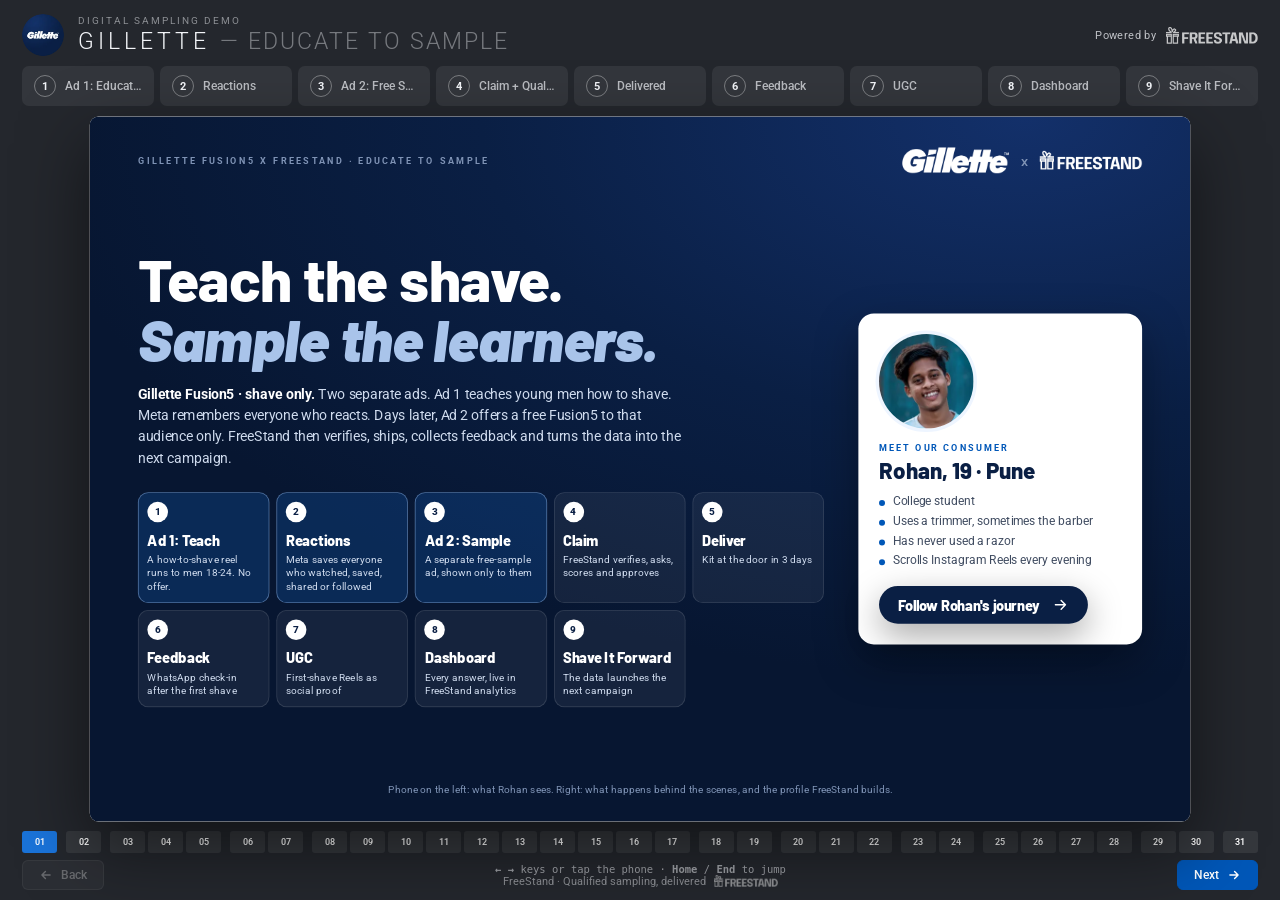
==== commit 501eddea: "Customise for Gillette Fusion5 (shave only); drop media cost; sharper headline - Product swapped fro" ====
--- a/index.html
+++ b/index.html
@@ -3,8 +3,8 @@
 <head>
 <meta charset="utf-8">
 <meta name="viewport" content="width=device-width, initial-scale=1">
-<title>Gillette x FreeStand: Educate to Sample</title>
-<meta name="description" content="Interactive demo: how FreeStand turns Gillette India's first-shave education reel into qualified sampling, feedback and UGC.">
+<title>Gillette Fusion5 x FreeStand: Educate to Sample</title>
+<meta name="description" content="Interactive demo: how FreeStand turns Gillette India's first-shave education reel into qualified Fusion5 sampling, feedback and UGC.">
 <meta property="og:type" content="website">
 <meta property="og:title" content="Gillette x FreeStand: Educate to Sample">
 <meta property="og:description" content="Educate > Engage > Qualify > Sample > Feedback > UGC. A click-through demo for Gillette India.">
@@ -426,7 +426,7 @@
 .intro .logos img.g{height:30px}.intro .logos img.f{height:22px}.intro .logos span{color:#7F93B5;font-family:'Barlow';font-weight:600}
 .in-grid{flex:1;display:grid;grid-template-columns:1fr 330px;gap:40px;align-items:center}
 .in-foot{font-size:12px;color:#7F93B5;text-align:center}
-.intro h1{font-family:'Barlow',sans-serif;font-weight:800;font-size:54px;line-height:1.02;letter-spacing:-.5px}
+.intro h1{font-family:'Barlow',sans-serif;font-weight:800;font-size:68px;line-height:1.02;letter-spacing:-.5px}
 .intro h1 em{font-style:italic;font-weight:900;color:#A9C4EA}
 .intro p{font-size:16px;line-height:1.55;color:#CFDBEE;margin-top:18px;max-width:640px}
 .jr{display:grid;grid-template-columns:repeat(5,1fr);gap:8px;margin-top:26px}
@@ -1037,7 +1037,7 @@
   landing: 41500, otp: 32800, completed: 28900, approved: 10000, delivered: 9720,
   feedback: 6410, ratingAvg: 4.6, intentYes: 58, intentMaybe: 31, intentNo: 11,
   creators: 1240, ugcViews: 8640000, reelsTagging: 1080,
-  mediaSpend: 750000, conquest: 82, pincodes: 1860, avgDays: 2.8, success: 97.2,
+  conquest: 82, pincodes: 1860, avgDays: 2.8, success: 97.2,
 };
 const PERSONA = { name: 'Rohan Kulkarni', first: 'Rohan', age: 19, mobile: '+91 98226 34417', pin: '411007', area: 'Ganeshkhind, Pune', id: 'GLT-FS-28417' };
 
@@ -1162,7 +1162,7 @@
       <img class="pimg" src="${A('sample-ad-1x1')}" alt="">
       <div class="pcta" data-tap><span>Claim Free Sample</span>${I.chevR}</div>
       <div class="pact">${I.heart}${I.comment}${I.send}<span style="margin-left:auto">${I.bookmark}</span></div>
-      <div class="ptxt"><b>8,214 likes</b><br><b>gilletteindia</b> You learnt the technique. Now try it free. Guard 3-in-1 kits for first-time shavers.</div>
+      <div class="ptxt"><b>8,214 likes</b><br><b>gilletteindia</b> You learnt the technique. Now try it free. Gillette Fusion5 kits for first-time shavers.</div>
     </div>
     <div class="tabbar light">${I.home}${I.search}${I.plusSq}${I.reels}<img src="${A('rohan-avatar')}" alt=""></div>
     <div class="homebar dark"></div>
@@ -1260,15 +1260,15 @@
   [3, `<div class="dchip"><span>SUNDAY</span></div>`],
   [3, `<div class="m in"><div class="b">Hi Rohan, how was your first Gillette shave?${tmL('10:00 AM')}</div></div><div class="qr" data-tap><div class="sel">${I.reply}Loved it</div><div>${I.reply}It was okay</div><div>${I.reply}Had issues</div></div>`],
   [3, `<div class="m out"><div class="b">Loved it${tmL('10:03 AM', 1)}</div></div>`],
-  [4, `<div class="m in"><div class="b">Good to hear. How would you rate the Guard 3-in-1, from 1 to 5?${tmL('10:03 AM')}<div class="btns"><div>${I.list}Choose rating</div></div></div></div>`],
+  [4, `<div class="m in"><div class="b">Good to hear. How would you rate the Fusion5, from 1 to 5?${tmL('10:03 AM')}<div class="btns"><div>${I.list}Choose rating</div></div></div></div>`],
   [4, `<div class="m out"><div class="b">5 - Excellent${tmL('10:04 AM', 1)}</div></div>`],
-  [4, `<div class="m in"><div class="b">Will you buy the Guard 3-in-1?${tmL('10:04 AM')}</div></div><div class="qr" data-tap><div class="sel">${I.reply}Yes</div><div>${I.reply}Maybe</div><div>${I.reply}No</div></div>`],
+  [4, `<div class="m in"><div class="b">Will you buy the Fusion5?${tmL('10:04 AM')}</div></div><div class="qr" data-tap><div class="sel">${I.reply}Yes</div><div>${I.reply}Maybe</div><div>${I.reply}No</div></div>`],
   [4, `<div class="m out"><div class="b">Yes${tmL('10:04 AM', 1)}</div></div>`],
-  [5, `<div class="m in"><div class="b tpl"><div class="img"><img src="${A('guard-3in1-pack')}" alt="" style="background:#EAF2FB"></div>Your next Guard 3-in-1 is 10 minutes away. Use code FIRSTSHAVE15 for 15% off your first order on quick commerce.${tmL('10:05 AM')}<div class="btns"><div>${I.ext}Buy in 10 minutes</div></div></div></div>`],
+  [5, `<div class="m in"><div class="b tpl"><div class="img"><img src="${A('fusion5-pack')}" alt="" style="background:#EAF2FB"></div>Your next Fusion5 is 10 minutes away. Use code FIRSTSHAVE15 for 15% off your first order on quick commerce.${tmL('10:05 AM')}<div class="btns"><div>${I.ext}Buy in 10 minutes</div></div></div></div>`],
   [5, `<div class="m out"><div class="b"><div class="photo"><img src="${A('unboxing')}" alt=""></div>First shave done. Zero cuts.${tmL('10:09 AM', 1)}</div></div>`],
-  [6, `<div class="m in"><div class="b tpl"><div class="img"><img src="${A('guard-3in1-refill')}" alt="" style="background:#EAF2FB"></div>Share your first-shave story, get a free refill pack.
-
-Post a Reel about your first shave, tag @gilletteindia and use #FirstShave. We will send a Guard 3-in-1 refill pack to your door.${tmL('10:12 AM')}</div></div><div class="qr" data-tap><div class="sel">${I.reply}I'm in</div><div>${I.reply}Maybe later</div></div>`],
+  [6, `<div class="m in"><div class="b tpl"><div class="img"><img src="${A('fusion5-refill')}" alt="" style="background:#EAF2FB"></div>Share your first-shave story, get a free refill pack.
+
+Post a Reel about your first shave, tag @gilletteindia and use #FirstShave. We will send a Fusion5 refill pack to your door.${tmL('10:12 AM')}</div></div><div class="qr" data-tap><div class="sel">${I.reply}I'm in</div><div>${I.reply}Maybe later</div></div>`],
   [6, `<div class="m out"><div class="b">I'm in${tmL('10:13 AM', 1)}</div></div>`],
 ];
 function waApp(s) {
@@ -1370,11 +1370,11 @@
     3: [I.gift, 'Ad 2: free sample, only for that audience', 'Campaign 2 · Thursday. A separate ad, targeted to the custom audience and nobody else.', s.s3 === 2 ? 'SHOWN TO ROHAN' : 'LAUNCHED', '#4CC17A'],
   }[st];
   let bottom = '';
-  if (st === 1) bottom = `${mcard('Campaign 1 · Gillette First Shave Education', ['ACTIVE', 'ok'], [['Goal', 'ThruPlay (video views)'], ['Budget', '₹1,50,000 / day · 14 days'], ['Who', 'Men 18-24 · India Tier 1 + 2'], ['Est. reach', '1 Cr - 1.4 Cr'], ['Interests', 'Grooming, fitness, college life, cricket']])}
+  if (st === 1) bottom = `${mcard('Campaign 1 · Gillette First Shave Education', ['ACTIVE', 'ok'], [['Goal', 'ThruPlay (video views)'], ['Format', 'Reel · 2:30 how-to video'], ['Who', 'Men 18-24 · India Tier 1 + 2'], ['Est. reach', '1 Cr - 1.4 Cr'], ['Interests', 'Grooming, fitness, college life, cricket']])}
       <div class="callout">${I.playO}<div><b>No offer in Ad 1. It only teaches.</b><span>Who watches and reacts is what we capture next.</span></div></div>`;
   if (st === 2) bottom = `<div class="sigs">${SIG.map(g => `<div class="card sg" id="sg-${g.k}"><div class="sg-i">${g.ic}</div><div><b>${g.t}</b><span>${inr(g.n)}</span></div><div class="tick">${I.check}</div><div class="sg-r"></div></div>`).join('')}</div>
       ${mcard('Custom audience · Gillette Engaged Learners - 30 days', ['UPDATING', 'blue'], [['Built from', 'Ad 1 viewers 75%+ · Instagram engagement'], ['Keeps people for', '30 days']])}`;
-  if (st === 3) bottom = `${mcard('Campaign 2 · Gillette First Shave Free Sample', ['ACTIVE', 'ok'], [['Audience', 'Engaged Learners ONLY'], ['Advantage+', 'Off (no expansion)'], ['Excludes', 'People who already claimed'], ['Budget', '₹50,000 / day · 15 days']])}
+  if (st === 3) bottom = `${mcard('Campaign 2 · Gillette First Shave Free Sample', ['ACTIVE', 'ok'], [['Audience', 'Engaged Learners ONLY'], ['Advantage+', 'Off (no expansion)'], ['Excludes', 'People who already claimed'], ['Placements', 'Feed + Reels · 1:1 and 9:16']])}
       <div class="callout">${I.target}<div><b>Only people who reacted to Ad 1 see Ad 2.</b><span>Zero spend on the ${lakh(N.passive)} who scrolled past.</span></div></div>`;
   return `${ph(head[0], '', head[1], head[2], head[3], head[4])}
     <div class="pb story">${beats(st)}${viz(s)}${bottom}</div>`;
@@ -1423,11 +1423,11 @@
     ['Shave It Forward', 'The data launches the next campaign'],
   ];
   return `<div class="intro">
-    <div class="ctop"><div class="eb">Gillette x FreeStand · Educate to Sample</div><div class="logos"><img class="g" src="${A('gillette-logo-white')}" alt=""><span>x</span><img class="f" src="${A('freestand-logo-white')}" alt=""></div></div>
+    <div class="ctop"><div class="eb">Gillette Fusion5 x FreeStand · Educate to Sample</div><div class="logos"><img class="g" src="${A('gillette-logo-white')}" alt=""><span>x</span><img class="f" src="${A('freestand-logo-white')}" alt=""></div></div>
     <div class="in-grid">
       <div>
-        <h1 class="fi">Teach first.<br><em>Sample only the people who learnt.</em></h1>
-        <p class="fi" style="animation-delay:.15s">Two separate ads. Ad 1 teaches young men how to shave. Meta remembers everyone who reacts. Days later, Ad 2 offers a free sample to that audience only. FreeStand then verifies, ships, collects feedback and turns the data into the next campaign.</p>
+        <h1 class="fi">Teach the shave.<br><em>Sample the learners.</em></h1>
+        <p class="fi" style="animation-delay:.15s"><b style="color:#fff">Gillette Fusion5 · shave only.</b> Two separate ads. Ad 1 teaches young men how to shave. Meta remembers everyone who reacts. Days later, Ad 2 offers a free Fusion5 to that audience only. FreeStand then verifies, ships, collects feedback and turns the data into the next campaign.</p>
         <div class="jr">${J.map(([t, d], i) => `<div class="fi" style="animation-delay:${.3 + i * .07}s"><span class="jn">${i + 1}</span><b>${t}</b><small>${d}</small></div>`).join('')}</div>
       </div>
       <div class="rohan-card fi" style="animation-delay:.5s">
@@ -1451,7 +1451,7 @@
   { e: 2, pts: 10, t: 'Reachable on WhatsApp', src: 'Delivery updates + feedback can reach him' },
   { e: 3, pts: 15, t: 'Shaves 2-3x/week = high usage', src: 'Q1 · How often do you shave?' },
   { e: 4, pts: 30, t: 'Trimmer user = conquest', src: 'Q2 · Non-Gillette user, priority queue' },
-  { e: 5, pts: 5, t: 'Worried about cuts = Guard fit', src: 'Q3 · Safety comb message in kit insert' },
+  { e: 5, pts: 5, t: 'Worried about cuts = Fusion5 fit', src: 'Q3 · 5-blade comfort message in kit insert' },
   { e: 6, pts: 5, t: 'Reel recall confirmed', src: 'Q4 · "Yes, learnt a lot"' },
   { e: 7, chk: 1, t: 'Pincode 411007 serviceable', src: 'Geo-coded: Ganeshkhind, Pune · 3-day lane' },
   { e: 8, chk: 1, t: 'One sample per household', src: 'Address fingerprint is new' },
@@ -1530,14 +1530,14 @@
 function panelFeedback(s, prev) {
   const fresh = !prev || prev.panel !== 'feedback';
   const f = s.f;
-  const words = [['smooth', 30], ['no cuts', 27], ['easy', 24], ['comfortable', 19], ['safety comb', 16], ['quick', 15], ['gentle', 14], ['close shave', 13], ['beginner-friendly', 12], ['no irritation', 12]];
+  const words = [['smooth', 30], ['no cuts', 27], ['easy', 24], ['comfortable', 19], ['5 blades', 16], ['quick', 15], ['gentle', 14], ['close shave', 13], ['beginner-friendly', 12], ['no irritation', 12]];
   const kp = (v, fmt, label, hl, d, extra = '') => `<div class="card kpi ${fresh ? 'fi' : ''} ${hl ? 'hl' : ''}" style="animation-delay:${d}s"><div class="v" style="display:flex;align-items:center;gap:8px"><span data-count="${v}" ${fmt ? `data-fmt="${fmt}"` : ''} ${fresh ? '' : `data-from="${v}"`}>0</span>${extra}</div><div class="k">${label}</div></div>`;
   return `${ph(I.msg, '', 'Feedback loop on WhatsApp', 'Auto-triggered 3 days after delivery · 3 taps, no forms', 'LIVE')}
   <div class="pb" style="display:flex;flex-direction:column;gap:12px">
     <div style="display:grid;grid-template-columns:1fr 1fr;gap:10px">
       ${kp(66, 'pct', `Response rate · ${inr(N.feedback)} of ${inr(N.delivered)}`, f === 1, 0)}
       ${kp(4.6, 'dec1', 'Average rating', f === 2, .08, starRow(5))}
-      ${kp(58, 'pct', 'Will buy Guard 3-in-1', f === 2, .16)}
+      ${kp(58, 'pct', 'Will buy Fusion5', f === 2, .16)}
       ${kp(2140, '', 'Quick-commerce link taps', f === 3, .24)}
     </div>
     <div class="card ${fresh ? 'fi' : ''} ${f === 1 ? 'hl' : ''}" style="padding:12px 14px;animation-delay:.2s"><div class="lbl" style="margin-bottom:8px">First-shave reaction</div>
@@ -1655,9 +1655,9 @@
     <div class="lside">
       <div class="eb" style="color:#7F93B5">Loop 1 results</div>
       <div class="ckpi" style="margin-top:12px">
-        <div class="fi" style="animation-delay:.5s"><b class="cv">₹<span data-count="${N.mediaSpend / N.approved}">0</span></b><span class="cl">Media cost per qualified sample</span><span class="cs">₹7.5L sample-ad media / ${inr(N.approved)} approved</span></div>
+        <div class="fi" style="animation-delay:.5s"><b class="cv"><span data-count="3412">0</span></b><span class="cl">Bad claims blocked</span><span class="cs">Duplicates, under-18, out-of-area</span></div>
         <div class="fi" style="animation-delay:.6s"><b class="cv"><span data-count="${N.conquest}" data-fmt="pct">0</span></b><span class="cl">Conquest share</span><span class="cs">Kits to non-Gillette users</span></div>
-        <div class="fi" style="animation-delay:.7s"><b class="cv"><span data-count="${N.intentYes}" data-fmt="pct">0</span></b><span class="cl">Purchase intent</span><span class="cs">Will buy Guard 3-in-1</span></div>
+        <div class="fi" style="animation-delay:.7s"><b class="cv"><span data-count="${N.intentYes}" data-fmt="pct">0</span></b><span class="cl">Purchase intent</span><span class="cs">Will buy Fusion5</span></div>
         <div class="fi" style="animation-delay:.8s"><b class="cv"><span data-count="${N.creators}">0</span></b><span class="cl">UGC pieces</span><span class="cs">${lakh(N.ugcViews)} organic views</span></div>
       </div>
       <div class="keeps fi" style="animation-delay:1s">
@@ -1710,7 +1710,7 @@
     <div class="dcard"><div class="dch">First-party data collected <span class="dpill">${inr(N.completed)} profiles · 14 fields</span></div>
       <div class="dfields">${fields.map(([f, src, p], i) => `<div><span class="df">${f}</span><span class="ds">${src}</span><span class="dbar2"><i data-w="${p}%" style="background:${p === 100 ? DC.blue : p > 50 ? DC.sky : DC.pale};transition-delay:${i * .04}s"></i></span><b>${p}%</b></div>`).join('')}</div></div>
     <div class="dcard"><div class="dch">Key insights <span class="dpill purple">32 analyses</span></div>
-      ${['Trimmer users show the highest purchase intent after sampling: 64%', '75%+ viewers of Ad 1 claim at 2.3x the rate of people who only followed', '"Cuts and nicks" worriers rate the Guard 3-in-1 4.8 / 5: lead with the safety comb'].map(t => `<div class="dins">${I.check}<span>${t}</span></div>`).join('')}
+      ${['Trimmer users show the highest purchase intent after sampling: 64%', '75%+ viewers of Ad 1 claim at 2.3x the rate of people who only followed', '"Cuts and nicks" worriers rate the Fusion5 4.8 / 5: lead with 5-blade comfort'].map(t => `<div class="dins">${I.check}<span>${t}</span></div>`).join('')}
       <div class="dsub">Top performers <small>(purchase intent)</small></div>
       ${[['Trimmer only + worried about cuts', '71.2%'], ['Trimmer only + shaves 2-3x/week', '66.8%'], ['Barber + learnt a lot from reel', '61.4%']].map(([l, v]) => `<div class="dperf up"><span>${l}</span><b>${v}</b></div>`).join('')}
       <div class="dsub">Low performers</div>
@@ -1763,7 +1763,7 @@
     ['Q3) Biggest shaving worry?', [['Cuts and nicks', 54, DC.blue], ['Irritation', 31, DC.sky], ['Takes too long', 15, DC.pale]]],
     ['Q4) Did our shaving tips reel help?', [['Yes, learnt a lot', 68, DC.navy], ['Somewhat', 24, DC.sky], ["Didn't watch", 8, DC.grey]]],
     ['How was your first Gillette shave?', [['Loved it', 71, DC.green], ['It was okay', 22, DC.pale], ['Had issues', 7, DC.coral]]],
-    ['Will you buy Guard 3-in-1?', [['Yes', 58, DC.navy], ['Maybe', 31, DC.sky], ['No', 11, DC.grey]]],
+    ['Will you buy Fusion5?', [['Yes', 58, DC.navy], ['Maybe', 31, DC.sky], ['No', 11, DC.grey]]],
   ];
   return `<div class="dviz">${cards.map(([t, sl], i) => `<div class="dcard fi" style="animation-delay:${i * .07}s"><div class="dch" style="font-size:12.5px">${t}</div>
     <div class="dpc">${dPie(sl.map(([l, p, c]) => ({ l, p, c })), 150)}<div class="dlegs">${sl.map(([l, p, c]) => `<div><i style="background:${c}"></i>${l} <b>${p}%</b></div>`).join('')}</div></div></div>`).join('')}</div>`;
@@ -1771,10 +1771,10 @@
 function dashStats() {
   const rows = [['Trimmer only', 64.1, 3302], ['Barber', 53.8, 1346], ['Another razor brand', 41.2, 1154], ['Gillette', 56.0, 608]];
   return `<div class="dsubtabs">${[['2-Way Analysis', 1], ['3-Way Analysis'], ['Segmentation'], ['Barrier Analysis', 0, 'Coming soon'], ['Regression', 0, 'Coming soon']].map(([l, on, soon]) => `<span class="${on ? 'on' : ''}">${l}${soon ? `<em>${soon}</em>` : ''}</span>`).join('')}</div>
-  <div class="dinfo"><b>i</b><div><strong>2-Way Interaction Analysis</strong><span>How two answers together affect purchase intent. Here: does what you use today change whether you will buy Guard 3-in-1?</span></div></div>
+  <div class="dinfo"><b>i</b><div><strong>2-Way Interaction Analysis</strong><span>How two answers together affect purchase intent. Here: does what you use today change whether you will buy Fusion5?</span></div></div>
   <div class="dg2" style="grid-template-columns:1fr 1fr">
     <div class="dcard"><div class="dch">Select variables</div>
-      <div class="dsel"><div><small>Variable 1 (rows)</small><span>What do you use today?</span></div><div><small>Variable 2 (columns)</small><span>Will you buy Guard 3-in-1?</span></div></div>
+      <div class="dsel"><div><small>Variable 1 (rows)</small><span>What do you use today?</span></div><div><small>Variable 2 (columns)</small><span>Will you buy Fusion5?</span></div></div>
       <div class="dstats"><div><small>Sample size</small><b>${inr(N.feedback)}</b></div><div><small>Overall intent</small><b>58.0%</b></div><div><small>Chi-square</small><b>p &lt; 0.001</b></div><div><small>Cramér's V</small><b>0.18</b></div></div>
       <div class="dsub" style="margin-top:12px">Purchase intent by current routine</div>
       ${rows.map(([l, v, n], i) => `<div class="dbarrow"><span>${l} <small>n=${inr(n)}</small></span><span class="dbar2"><i data-w="${v}%" style="background:${i === 0 ? DC.blue : DC.sky};transition-delay:${i * .1}s"></i></span><b>${v.toFixed(1)}%</b></div>`).join('')}
@@ -1785,7 +1785,7 @@
     </div>
     <div class="dcard"><div class="dch">Key insights</div>
       <div class="dtext"><b>Analysis summary</b>Trimmer users are the most convertible group: 64% plan to buy after one free kit, 10 points above the next segment. Their reel recall is also highest (74% "learnt a lot").
-      <b>Recommendations</b>1. Seed the next lookalike from trimmer-user promoters.<br>2. Lead creative with the safety comb for the "cuts and nicks" segment.<br>3. Give "Another razor brand" users a comparison message, not a tips reel.</div>
+      <b>Recommendations</b>1. Seed the next lookalike from trimmer-user promoters.<br>2. Lead creative with 5-blade comfort for the "cuts and nicks" segment.<br>3. Give "Another razor brand" users a comparison message, not a tips reel.</div>
       <div class="dtests"><div><b>Chi-square test</b><span>χ² = 212.4 · df 3</span><small>Answers are not independent</small></div><div><b>Odds ratio</b><span>1.84 (trimmer vs rest)</span><small>95% CI 1.66 - 2.04</small></div></div>
       <div class="dnext">${I.sparkle}<div><small>Recommended next step</small><b>Build a lookalike from 3,302 trimmer-user promoters</b><span>FreeStand can turn this into a new campaign with one click.</span></div></div>
     </div>
@@ -2030,7 +2030,7 @@
 
 /* ═══════════════ loader: preload, then start ═══════════════ */
 const PRELOAD = ['sample-ad-9x16', 'sample-ad-1x1', 'landing-hero', 'reel-cover', 'sample-kit', 'delivery', 'unboxing', 'ugc-1', 'ugc-2', 'ugc-3', 'ugc-4', 'ugc-5',
-  'guard-3in1-pack', 'guard-3in1-refill', 'rohan-avatar', 'gillette-ig-dp', 'gillette-logo-white', 'freestand-logo', 'freestand-logo-white',
+  'fusion5-pack', 'fusion5-refill', 'rohan-avatar', 'gillette-ig-dp', 'gillette-logo-white', 'freestand-logo', 'freestand-logo-white',
   'ugc-photo-1', 'avatar-1', 'avatar-2', 'avatar-3', 'avatar-4', 'avatar-5', 'avatar-6'].map(A);
 function boot() {
   let done = 0;
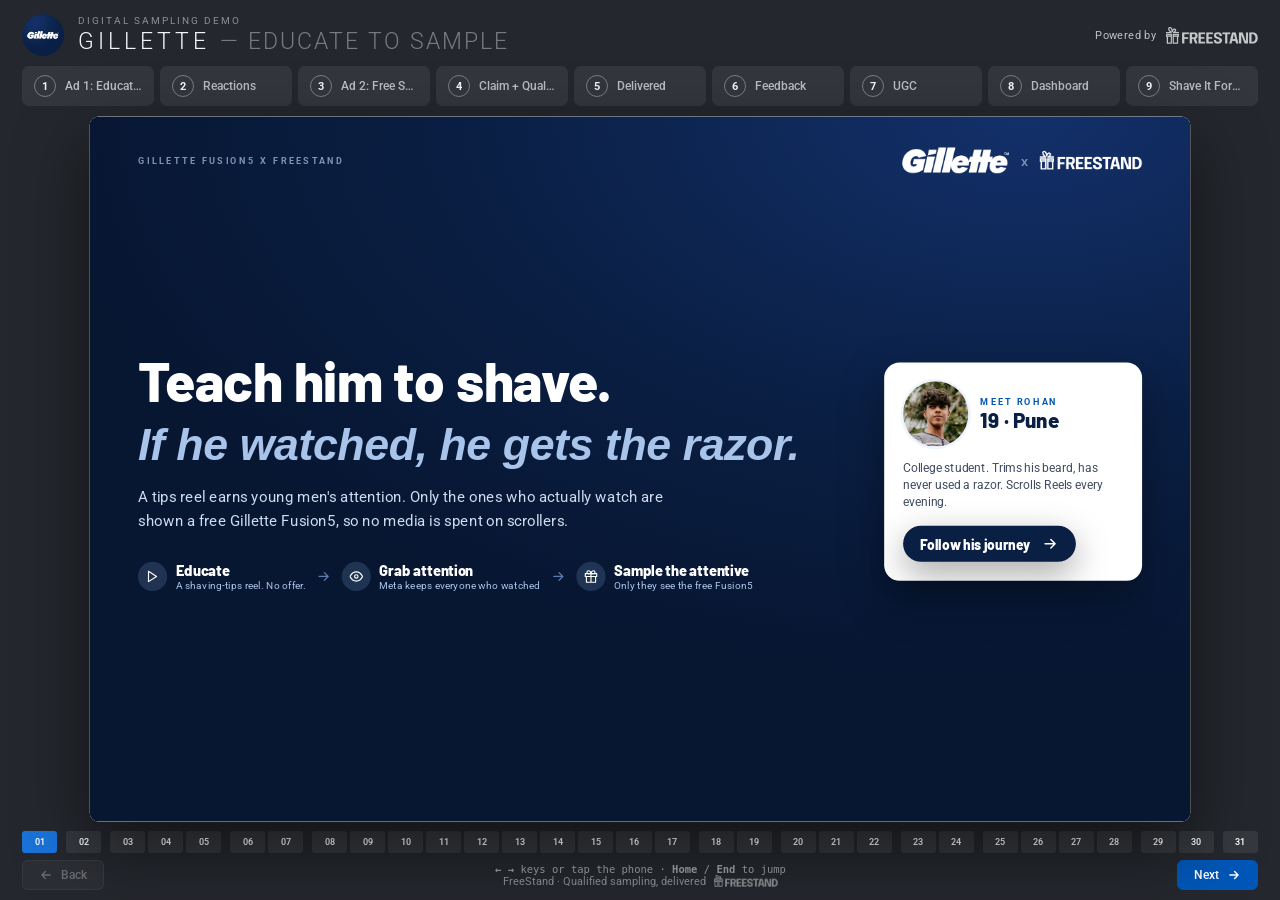
==== commit b8a96db4: "Lighter intro with a human headline; new Rohan photo - Page 1: 'Teach him to shave. If he watched, h" ====
--- a/index.html
+++ b/index.html
@@ -424,25 +424,24 @@
 .intro .ctop .eb{font-size:11px;letter-spacing:2.5px;text-transform:uppercase;color:#7F93B5;font-weight:700}
 .intro .logos{display:flex;align-items:center;gap:14px}
 .intro .logos img.g{height:30px}.intro .logos img.f{height:22px}.intro .logos span{color:#7F93B5;font-family:'Barlow';font-weight:600}
-.in-grid{flex:1;display:grid;grid-template-columns:1fr 330px;gap:40px;align-items:center}
-.in-foot{font-size:12px;color:#7F93B5;text-align:center}
-.intro h1{font-family:'Barlow',sans-serif;font-weight:800;font-size:68px;line-height:1.02;letter-spacing:-.5px}
-.intro h1 em{font-style:italic;font-weight:900;color:#A9C4EA}
-.intro p{font-size:16px;line-height:1.55;color:#CFDBEE;margin-top:18px;max-width:640px}
-.jr{display:grid;grid-template-columns:repeat(5,1fr);gap:8px;margin-top:26px}
-.jr div{border-radius:12px;background:rgba(255,255,255,.06);border:1px solid rgba(255,255,255,.12);padding:10px 10px;min-height:96px}
-.jr div:nth-child(-n+3){background:rgba(26,115,217,.22);border-color:rgba(143,181,232,.5)}
-.jr .jn{display:inline-flex;width:24px;height:24px;border-radius:50%;background:#fff;color:var(--navy);font-weight:800;font-size:12px;align-items:center;justify-content:center}
-.jr b{display:block;font-family:'Barlow';font-size:17px;font-weight:800;margin-top:10px}
-.jr small{display:block;font-size:11.5px;color:#CFDBEE;margin-top:5px;line-height:1.4}
-.rohan-card{background:#fff;color:var(--ink);border-radius:18px;padding:24px;box-shadow:0 20px 50px rgba(0,0,0,.35);display:flex;flex-direction:column;align-items:flex-start}
-.rohan-card img{width:110px;height:110px;border-radius:50%;object-fit:cover;box-shadow:0 0 0 4px #EEF5FF}
-.rohan-card .eb{font-size:10.5px;letter-spacing:2px;text-transform:uppercase;color:var(--blue);font-weight:700;margin-top:16px}
-.rohan-card>b{font-family:'Barlow';font-size:26px;font-weight:800;margin-top:4px;color:var(--navy)}
-.rohan-card ul{list-style:none;margin:12px 0 22px;display:flex;flex-direction:column;gap:7px}
-.rohan-card li{font-size:13.5px;color:#3F4B60;padding-left:16px;position:relative}
-.rohan-card li::before{content:"";position:absolute;left:0;top:7px;width:7px;height:7px;border-radius:50%;background:var(--blue)}
-.rohan-card .bigcta{background:var(--navy);color:#fff}
+.in-grid{flex:1;display:grid;grid-template-columns:1fr 300px;gap:56px;align-items:center;padding-bottom:30px}
+.intro h1{font-family:'Barlow',sans-serif;font-weight:800;font-size:64px;line-height:1.04;letter-spacing:-.5px}
+.intro h1 em{font-style:italic;font-weight:800;color:#A9C4EA;font-size:52px}
+.intro p{font-size:18px;line-height:1.55;color:#CFDBEE;margin-top:20px;max-width:620px}
+.b3{display:flex;align-items:center;gap:12px;margin-top:34px}
+.b3>div{display:grid;grid-template-columns:34px 1fr;grid-template-rows:auto auto;column-gap:10px;align-items:center}
+.b3i{grid-row:1/3;width:34px;height:34px;border-radius:50%;background:rgba(143,181,232,.18);color:#fff;display:flex;align-items:center;justify-content:center}
+.b3i svg{width:16px;height:16px}
+.b3 b{font-family:'Barlow';font-size:17px;font-weight:800}
+.b3 small{font-size:12px;color:#A9C4EA}
+.b3a{color:#5A7BB0}.b3a svg{width:18px;height:18px}
+.rohan-card{background:#fff;color:var(--ink);border-radius:18px;padding:22px;box-shadow:0 20px 50px rgba(0,0,0,.35)}
+.rc-top{display:flex;align-items:center;gap:14px}
+.rc-top img{width:76px;height:76px;border-radius:50%;object-fit:cover;box-shadow:0 0 0 3px #EEF5FF}
+.rohan-card .eb{font-size:10.5px;letter-spacing:2px;text-transform:uppercase;color:var(--blue);font-weight:700}
+.rc-top b{font-family:'Barlow';font-size:24px;font-weight:800;color:var(--navy)}
+.rohan-card p{font-size:13.5px;color:#3F4B60;line-height:1.5;margin:14px 0 18px}
+.rohan-card .bigcta{background:var(--navy);color:#fff;font-size:16px;padding:11px 20px}
 
 /* Funnel */
 .fun{display:flex;flex-direction:column;gap:10px;padding:16px 18px}
@@ -1411,34 +1410,25 @@
 
 /* intro */
 function introScreen() {
-  const J = [
-    ['Ad 1: Teach', 'A how-to-shave reel runs to men 18-24. No offer.'],
-    ['Reactions', 'Meta saves everyone who watched, saved, shared or followed'],
-    ['Ad 2: Sample', 'A separate free-sample ad, shown only to them'],
-    ['Claim', 'FreeStand verifies, asks, scores and approves'],
-    ['Deliver', 'Kit at the door in 3 days'],
-    ['Feedback', 'WhatsApp check-in after the first shave'],
-    ['UGC', 'First-shave Reels as social proof'],
-    ['Dashboard', 'Every answer, live in FreeStand analytics'],
-    ['Shave It Forward', 'The data launches the next campaign'],
+  const B = [
+    [I.playO, 'Educate', 'A shaving-tips reel. No offer.'],
+    [I.eye, 'Grab attention', 'Meta keeps everyone who watched'],
+    [I.gift, 'Sample the attentive', 'Only they see the free Fusion5'],
   ];
   return `<div class="intro">
-    <div class="ctop"><div class="eb">Gillette Fusion5 x FreeStand · Educate to Sample</div><div class="logos"><img class="g" src="${A('gillette-logo-white')}" alt=""><span>x</span><img class="f" src="${A('freestand-logo-white')}" alt=""></div></div>
+    <div class="ctop"><div class="eb">Gillette Fusion5 x FreeStand</div><div class="logos"><img class="g" src="${A('gillette-logo-white')}" alt=""><span>x</span><img class="f" src="${A('freestand-logo-white')}" alt=""></div></div>
     <div class="in-grid">
       <div>
-        <h1 class="fi">Teach the shave.<br><em>Sample the learners.</em></h1>
-        <p class="fi" style="animation-delay:.15s"><b style="color:#fff">Gillette Fusion5 · shave only.</b> Two separate ads. Ad 1 teaches young men how to shave. Meta remembers everyone who reacts. Days later, Ad 2 offers a free Fusion5 to that audience only. FreeStand then verifies, ships, collects feedback and turns the data into the next campaign.</p>
-        <div class="jr">${J.map(([t, d], i) => `<div class="fi" style="animation-delay:${.3 + i * .07}s"><span class="jn">${i + 1}</span><b>${t}</b><small>${d}</small></div>`).join('')}</div>
+        <h1 class="fi">Teach him to shave.<br><em>If he watched, he gets the razor.</em></h1>
+        <p class="fi" style="animation-delay:.15s">A tips reel earns young men's attention. Only the ones who actually watch are shown a free Gillette Fusion5, so no media is spent on scrollers.</p>
+        <div class="b3 fi" style="animation-delay:.3s">${B.map(([ic, t, d], i) => `${i ? `<span class="b3a">${I.arrowR}</span>` : ''}<div><span class="b3i">${ic}</span><b>${t}</b><small>${d}</small></div>`).join('')}</div>
       </div>
-      <div class="rohan-card fi" style="animation-delay:.5s">
-        <img src="${A('rohan-avatar')}" alt="">
-        <div class="eb">Meet our consumer</div>
-        <b>Rohan, 19 · Pune</b>
-        <ul><li>College student</li><li>Uses a trimmer, sometimes the barber</li><li>Has never used a razor</li><li>Scrolls Instagram Reels every evening</li></ul>
-        <button class="bigcta" id="startBtn" style="font-size:17px;padding:12px 22px">Follow Rohan's journey ${I.arrowR}</button>
+      <div class="rohan-card fi" style="animation-delay:.45s">
+        <div class="rc-top"><img src="${A('rohan-avatar')}" alt=""><div><div class="eb">Meet Rohan</div><b>19 · Pune</b></div></div>
+        <p>College student. Trims his beard, has never used a razor. Scrolls Reels every evening.</p>
+        <button class="bigcta" id="startBtn">Follow his journey ${I.arrowR}</button>
       </div>
     </div>
-    <div class="in-foot">Phone on the left: what Rohan sees. Right: what happens behind the scenes, and the profile FreeStand builds.</div>
   </div>`;
 }
 
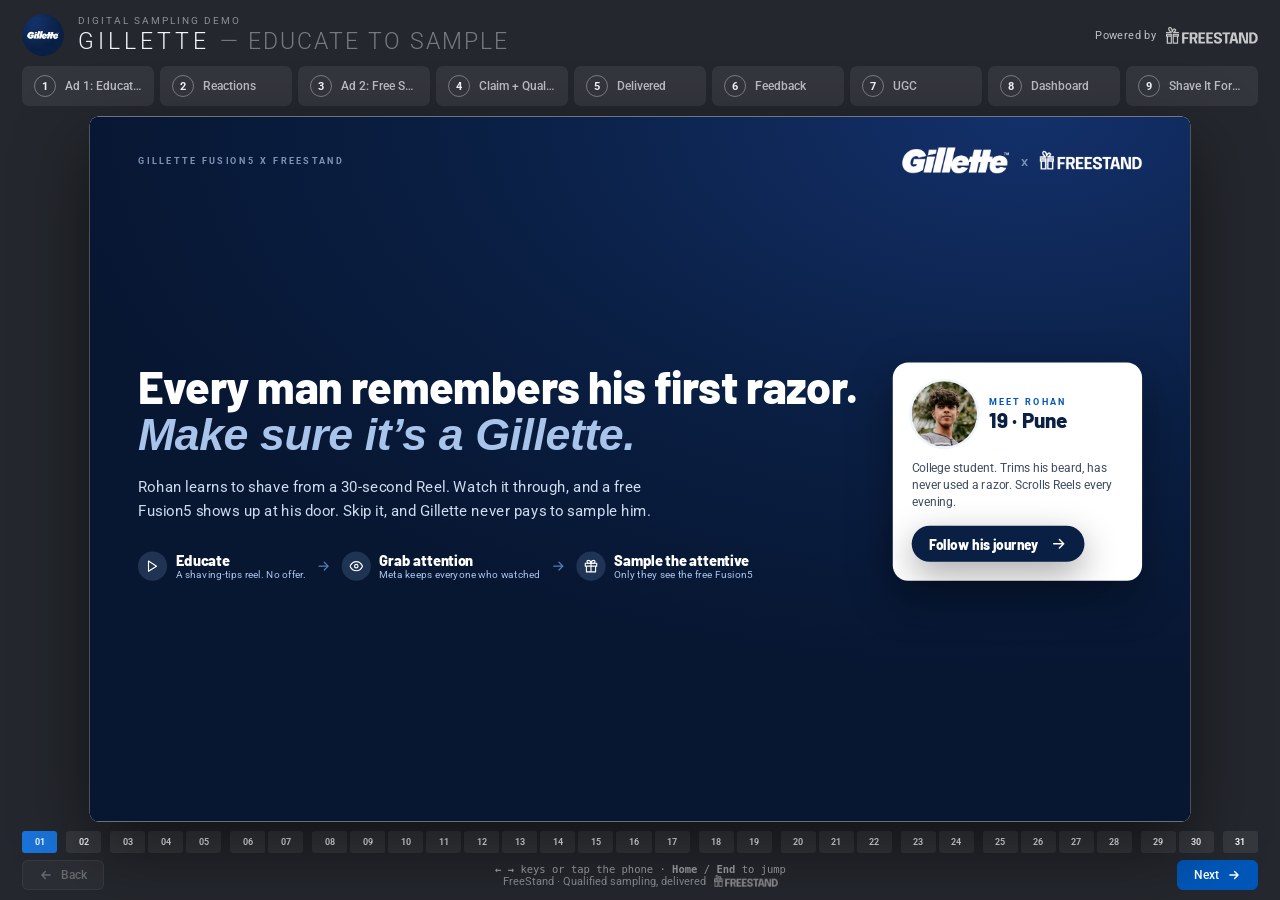
==== commit 5223f8af: "New page 1 headline: Every man remembers his first razor Co-Authored-By: Claude Opus 5.5 <noreply@an" ====
--- a/index.html
+++ b/index.html
@@ -424,8 +424,8 @@
 .intro .ctop .eb{font-size:11px;letter-spacing:2.5px;text-transform:uppercase;color:#7F93B5;font-weight:700}
 .intro .logos{display:flex;align-items:center;gap:14px}
 .intro .logos img.g{height:30px}.intro .logos img.f{height:22px}.intro .logos span{color:#7F93B5;font-family:'Barlow';font-weight:600}
-.in-grid{flex:1;display:grid;grid-template-columns:1fr 300px;gap:56px;align-items:center;padding-bottom:30px}
-.intro h1{font-family:'Barlow',sans-serif;font-weight:800;font-size:64px;line-height:1.04;letter-spacing:-.5px}
+.in-grid{flex:1;display:grid;grid-template-columns:1fr 290px;gap:40px;align-items:center;padding-bottom:30px}
+.intro h1{font-family:'Barlow',sans-serif;font-weight:800;font-size:52px;white-space:nowrap;line-height:1.04;letter-spacing:-.5px}
 .intro h1 em{font-style:italic;font-weight:800;color:#A9C4EA;font-size:52px}
 .intro p{font-size:18px;line-height:1.55;color:#CFDBEE;margin-top:20px;max-width:620px}
 .b3{display:flex;align-items:center;gap:12px;margin-top:34px}
@@ -1419,8 +1419,8 @@
     <div class="ctop"><div class="eb">Gillette Fusion5 x FreeStand</div><div class="logos"><img class="g" src="${A('gillette-logo-white')}" alt=""><span>x</span><img class="f" src="${A('freestand-logo-white')}" alt=""></div></div>
     <div class="in-grid">
       <div>
-        <h1 class="fi">Teach him to shave.<br><em>If he watched, he gets the razor.</em></h1>
-        <p class="fi" style="animation-delay:.15s">A tips reel earns young men's attention. Only the ones who actually watch are shown a free Gillette Fusion5, so no media is spent on scrollers.</p>
+        <h1 class="fi">Every man remembers his first razor.<br><em>Make sure it’s a Gillette.</em></h1>
+        <p class="fi" style="animation-delay:.15s">Rohan learns to shave from a 30-second Reel. Watch it through, and a free Fusion5 shows up at his door. Skip it, and Gillette never pays to sample him.</p>
         <div class="b3 fi" style="animation-delay:.3s">${B.map(([ic, t, d], i) => `${i ? `<span class="b3a">${I.arrowR}</span>` : ''}<div><span class="b3i">${ic}</span><b>${t}</b><small>${d}</small></div>`).join('')}</div>
       </div>
       <div class="rohan-card fi" style="animation-delay:.45s">
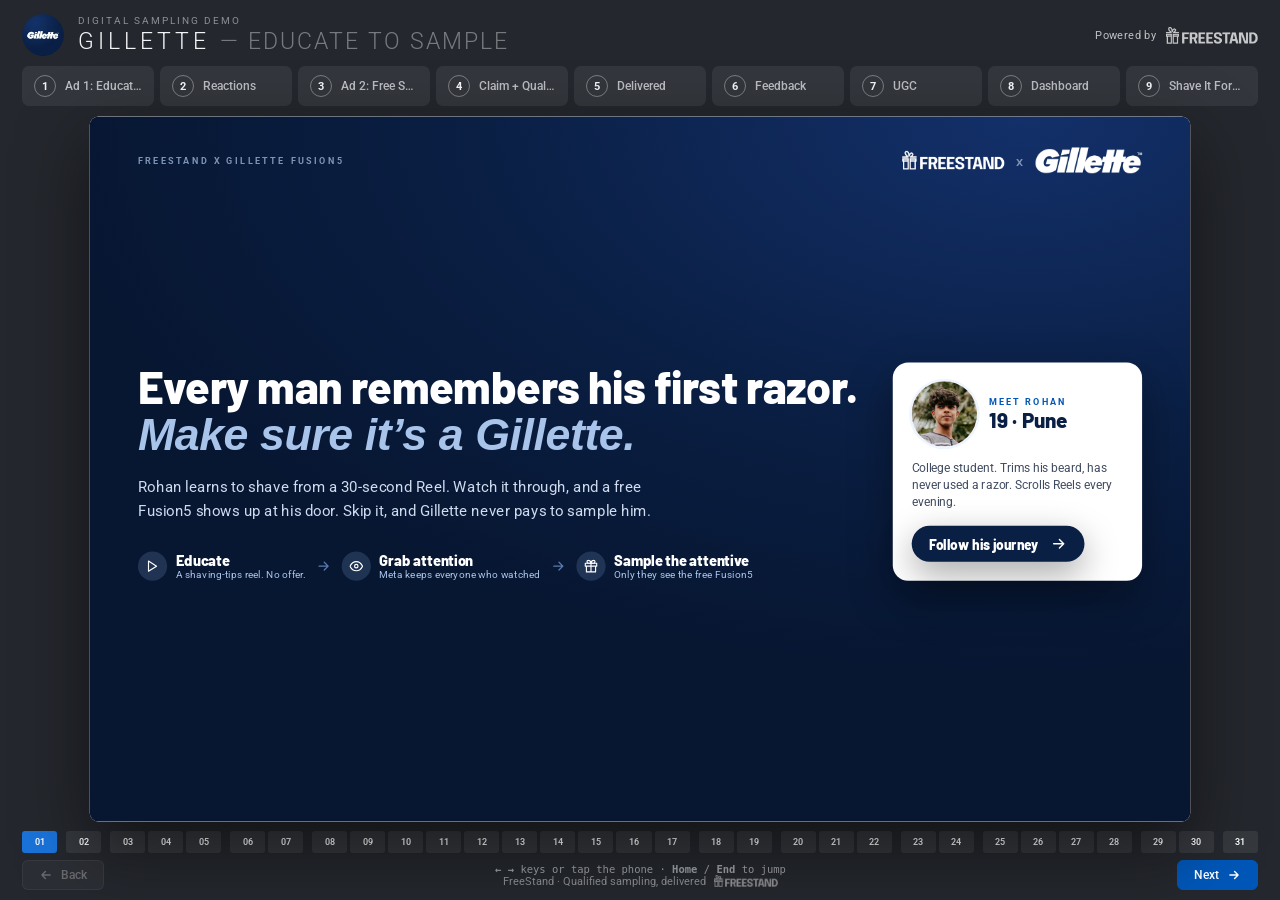
==== commit 736fce2d: "Rebuild closing flywheel as 8-node loop, CTA-only results screen - Flywheel: Grab attention, Educate" ====
--- a/index.html
+++ b/index.html
@@ -3,10 +3,10 @@
 <head>
 <meta charset="utf-8">
 <meta name="viewport" content="width=device-width, initial-scale=1">
-<title>Gillette Fusion5 x FreeStand: Educate to Sample</title>
+<title>FreeStand x Gillette Fusion5: Educate to Sample</title>
 <meta name="description" content="Interactive demo: how FreeStand turns Gillette India's first-shave education reel into qualified Fusion5 sampling, feedback and UGC.">
 <meta property="og:type" content="website">
-<meta property="og:title" content="Gillette x FreeStand: Educate to Sample">
+<meta property="og:title" content="FreeStand x Gillette: Educate to Sample">
 <meta property="og:description" content="Educate > Engage > Qualify > Sample > Feedback > UGC. A click-through demo for Gillette India.">
 <!-- og:image must be an absolute URL for link previews. Update if the Pages repo name differs. -->
 <meta property="og:image" content="https://freestandtech.github.io/gillette_demo/assets/og-image.png">
@@ -753,29 +753,26 @@
 
 /* closing loop */
 .loopc{padding:30px 48px}
-.loop{position:absolute;left:0;top:84px;width:700px;height:680px;overflow:visible}
+.loop{position:absolute;left:240px;top:40px;width:800px;height:709px;overflow:visible}
+.loopcta{position:absolute;left:50%;top:50%;transform:translate(-50%,-50%);font-size:20px;padding:14px 26px;white-space:nowrap;z-index:2}
 .ring1{fill:none;stroke:rgba(143,181,232,.18);stroke-width:26}
 .ring2{fill:none;stroke:#8FB5E8;stroke-width:2;stroke-dasharray:6 8;animation:dashMove 1.2s linear infinite}
 @keyframes dashMove{to{stroke-dashoffset:-14}}
 .ln-node{opacity:0;animation:fadeIn .5s both}
 @keyframes fadeIn{to{opacity:1}}
 .nbg{fill:#13306A;stroke:#8FB5E8;stroke-width:2}
-.nlast{fill:#fff;stroke:#fff;stroke-width:2}
+.nlast,.ln-node.on .nbg{fill:#fff;stroke:#fff;stroke-width:2;transition:fill .3s}
+.ln-node.on .nic{color:var(--navy)}
+.ln-node.on .nt{fill:#fff}
+.ln-node .nt{fill:#CFDBEE}
 .nic{width:28px;height:28px;color:#fff;display:flex;align-items:center;justify-content:center}
 .nic svg{width:24px;height:24px}
 .nic.dark{color:var(--navy)}
-.nt{fill:#fff;font-family:'Barlow',sans-serif;font-weight:800;font-size:19px}
+.nt{fill:#fff;font-family:'Barlow',sans-serif;font-weight:800;font-size:21px}
 .nn{fill:#A9C4EA;font-size:14px;font-family:'Roboto',sans-serif}
 .ct1{fill:#fff;font-family:'Barlow',sans-serif;font-weight:800;font-size:40px}
 .ct2{fill:#A9C4EA;font-family:'Barlow',sans-serif;font-weight:800;font-style:italic;font-size:28px}
 .ct3{fill:#CFDBEE;font-size:14.5px;font-family:'Roboto',sans-serif}
-.lside{position:absolute;right:44px;top:110px;width:420px}
-.lside .eb{font-size:11px;letter-spacing:2.5px;text-transform:uppercase;font-weight:700}
-.keeps{margin-top:16px;display:flex;flex-direction:column;gap:8px}
-.keeps div{display:flex;align-items:center;gap:10px;font-size:13.5px;color:#CFDBEE;padding:9px 12px;border-radius:10px;background:rgba(255,255,255,.05)}
-.keeps svg{width:18px;height:18px;color:#8FB5E8}
-.keeps b{color:#fff}
-.loopc .cta-row{margin-top:20px}
 /* FreeStand Campaign Analytics dashboard */
 .dflow{display:grid;grid-template-columns:repeat(4,1fr);gap:10px}
 .dflow .dcard{display:flex;gap:10px;align-items:flex-start}
@@ -1416,7 +1413,7 @@
     [I.gift, 'Sample the attentive', 'Only they see the free Fusion5'],
   ];
   return `<div class="intro">
-    <div class="ctop"><div class="eb">Gillette Fusion5 x FreeStand</div><div class="logos"><img class="g" src="${A('gillette-logo-white')}" alt=""><span>x</span><img class="f" src="${A('freestand-logo-white')}" alt=""></div></div>
+    <div class="ctop"><div class="eb">FreeStand x Gillette Fusion5</div><div class="logos"><img class="f" src="${A('freestand-logo-white')}" alt=""><span>x</span><img class="g" src="${A('gillette-logo-white')}" alt=""></div></div>
     <div class="in-grid">
       <div>
         <h1 class="fi">Every man remembers his first razor.<br><em>Make sure it’s a Gillette.</em></h1>
@@ -1606,61 +1603,54 @@
 
 /* closing: the whole engine as a loop */
 function closingScreen() {
+  const cart = P('<circle cx="9" cy="21" r="1"/><circle cx="20" cy="21" r="1"/><path d="M1 1h4l2.7 13.4a2 2 0 0 0 2 1.6h9.7a2 2 0 0 0 2-1.6L23 6H6"/>');
+  const megaphone = P('<path d="M3 11l18-8v18L3 13z"/><path d="M11.6 16.8a3 3 0 1 1-5.8-1.6"/>');
+  const razor = P('<rect x="5" y="2" width="14" height="5" rx="1.5"/><path d="M12 7v14"/><path d="M10 12h4M10 16h4"/>');
   const nodes = [
-    ['Ad 1: Educate', lakh(N.reach) + ' reached', I.playO],
-    ['Reactions', lakh(N.engaged) + ' engaged', I.users],
-    ['Ad 2: Free sample', inr(N.landing) + ' visits', I.gift],
-    ['Claim + qualify', inr(N.approved) + ' approved', I.shield],
-    ['Deliver', inr(N.delivered) + ' in 2.8 days', I.truck],
-    ['Feedback', inr(N.feedback) + ' replies', I.msg],
-    ['UGC', inr(N.creators) + ' creators', I.reels],
-    ['Analyse', '14 data points each', I.bars],
-    ['Shave It Forward', '21L new learners', I.refresh],
+    ['Grab attention', I.eye],
+    ['Educate', I.playO],
+    ['Engage', I.heart],
+    ['Sample', I.gift],
+    ['Trial', razor],
+    ['Purchase', cart],
+    ['Advocate', megaphone],
+    ['Optimise media', I.target],
   ];
   const cx = 330, cy = 330, r = 236;
   const pos = i => { const a = (-90 + i * 360 / nodes.length) * Math.PI / 180; return [cx + r * Math.cos(a), cy + r * Math.sin(a), Math.cos(a), Math.sin(a)]; };
-  const svgNodes = nodes.map(([t, n, ic], i) => {
+  const svgNodes = nodes.map(([t, ic], i) => {
     const [x, y, ca, sa] = pos(i);
-    const lx = x + ca * 62, ly = y + sa * 54;
+    const lx = x + ca * 58, ly = y + sa * 56 + 7;
     const anchor = Math.abs(ca) < .2 ? 'middle' : ca > 0 ? 'start' : 'end';
-    const last = i === nodes.length - 1;
-    return `<g class="ln-node" style="animation-delay:${.2 + i * .15}s">
-      <circle cx="${x}" cy="${y}" r="38" class="${last ? 'nlast' : 'nbg'}"/>
-      <foreignObject x="${x - 14}" y="${y - 14}" width="28" height="28"><div class="nic ${last ? 'dark' : ''}">${ic}</div></foreignObject>
-      <text x="${lx}" y="${ly - 4}" text-anchor="${anchor}" class="nt">${i + 1}. ${t}</text>
-      <text x="${lx}" y="${ly + 15}" text-anchor="${anchor}" class="nn">${n}</text></g>`;
+    return `<g class="ln-node" id="ln${i}" style="animation-delay:${.2 + i * .12}s">
+      <circle cx="${x}" cy="${y}" r="38" class="nbg"/>
+      <foreignObject x="${x - 14}" y="${y - 14}" width="28" height="28"><div class="nic">${ic}</div></foreignObject>
+      <text x="${lx}" y="${ly}" text-anchor="${anchor}" class="nt">${t}</text></g>`;
   }).join('');
   return `<div class="close loopc">
-    <div class="ctop"><div class="eb">The Gillette x FreeStand sampling engine</div><div class="logos"><img class="g" src="${A('gillette-logo-white')}" alt=""><span>x</span><img class="f" src="${A('freestand-logo-white')}" alt=""></div></div>
+    <div class="ctop"><div class="eb">The FreeStand x Gillette sampling engine</div><div class="logos"><img class="f" src="${A('freestand-logo-white')}" alt=""><span>x</span><img class="g" src="${A('gillette-logo-white')}" alt=""></div></div>
     <svg class="loop" viewBox="-110 -60 880 780">
       <circle cx="${cx}" cy="${cy}" r="${r}" class="ring1"/>
       <circle cx="${cx}" cy="${cy}" r="${r}" class="ring2"/>
-      <circle r="7" fill="#fff"><animateMotion dur="9s" repeatCount="indefinite" path="M${cx},${cy - r} A${r},${r} 0 1,1 ${cx - .1},${cy - r}"/></circle>
+      <circle r="7" fill="#fff"><animateMotion dur="8.8s" repeatCount="indefinite" path="M${cx},${cy - r} A${r},${r} 0 1,1 ${cx - .1},${cy - r}"/></circle>
       ${svgNodes}
-      <text x="${cx}" y="${cy - 34}" text-anchor="middle" class="ct1">One loop.</text>
-      <text x="${cx}" y="${cy + 6}" text-anchor="middle" class="ct2">Every turn starts warmer.</text>
-      <text x="${cx}" y="${cy + 44}" text-anchor="middle" class="ct3">Loop 1 data launches loop 2:</text>
-      <text x="${cx}" y="${cy + 66}" text-anchor="middle" class="ct3">lookalikes, creator ads, referrals.</text>
+      <text x="${cx}" y="${cy - 128}" text-anchor="middle" class="ct1">One loop.</text>
+      <text x="${cx}" y="${cy - 90}" text-anchor="middle" class="ct2">Every turn gets cheaper.</text>
+      <text x="${cx}" y="${cy - 56}" text-anchor="middle" class="ct3">Loop 1 data sharpens loop 2:</text>
+      <text x="${cx}" y="${cy - 35}" text-anchor="middle" class="ct3">lookalikes, creator ads, referrals.</text>
     </svg>
-    <div class="lside">
-      <div class="eb" style="color:#7F93B5">Loop 1 results</div>
-      <div class="ckpi" style="margin-top:12px">
-        <div class="fi" style="animation-delay:.5s"><b class="cv"><span data-count="3412">0</span></b><span class="cl">Bad claims blocked</span><span class="cs">Duplicates, under-18, out-of-area</span></div>
-        <div class="fi" style="animation-delay:.6s"><b class="cv"><span data-count="${N.conquest}" data-fmt="pct">0</span></b><span class="cl">Conquest share</span><span class="cs">Kits to non-Gillette users</span></div>
-        <div class="fi" style="animation-delay:.7s"><b class="cv"><span data-count="${N.intentYes}" data-fmt="pct">0</span></b><span class="cl">Purchase intent</span><span class="cs">Will buy Fusion5</span></div>
-        <div class="fi" style="animation-delay:.8s"><b class="cv"><span data-count="${N.creators}">0</span></b><span class="cl">UGC pieces</span><span class="cs">${lakh(N.ugcViews)} organic views</span></div>
-      </div>
-      <div class="keeps fi" style="animation-delay:1s">
-        <div>${I.users}<span><b>${inr(N.completed)}</b> first-party profiles</span></div>
-        <div>${I.whatsapp}<span><b>${inr(N.delivered)}</b> WhatsApp opt-ins</span></div>
-        <div>${I.msg}<span><b>${inr(N.feedback)}</b> reviews in CRM</span></div>
-      </div>
-      <div class="cta-row fi" style="animation-delay:1.2s">
-        <button class="bigcta" id="runCta">Run this with <img src="${A('freestand-logo')}" alt="FreeStand">${I.arrowR}</button>
-        <button class="ghost" id="restart">${I.refresh}Restart</button>
-      </div>
-    </div>
+    <button class="bigcta loopcta fi" id="runCta" style="animation-delay:1s">Run this with <img src="${A('freestand-logo')}" alt="FreeStand">${I.arrowR}</button>
   </div>`;
+}
+function afterClosing(root) {
+  // active node follows the dot around the loop (8.8s per turn, 1.1s per node)
+  let i = 0;
+  const step = () => {
+    root.querySelectorAll('.ln-node').forEach((g, j) => g.classList.toggle('on', j === i));
+    i = (i + 1) % 8;
+    later(1100, step);
+  };
+  step();
 }
 
 /* ═══════════════ FreeStand Campaign Analytics dashboard ═══════════════ */
@@ -1892,8 +1882,7 @@
     if (s.modal) showModal(s);
   } else if (s.app === 'close') {
     stageEl.innerHTML = closingScreen();
-    animateCounters(stageEl); growBars(stageEl);
-    $('#restart').onclick = () => go(0);
+    animateCounters(stageEl); growBars(stageEl); afterClosing(stageEl);
     $('#runCta').onclick = () => window.open('https://freestand.in', '_blank', 'noopener');
   } else {
     let phoneHtml = '';
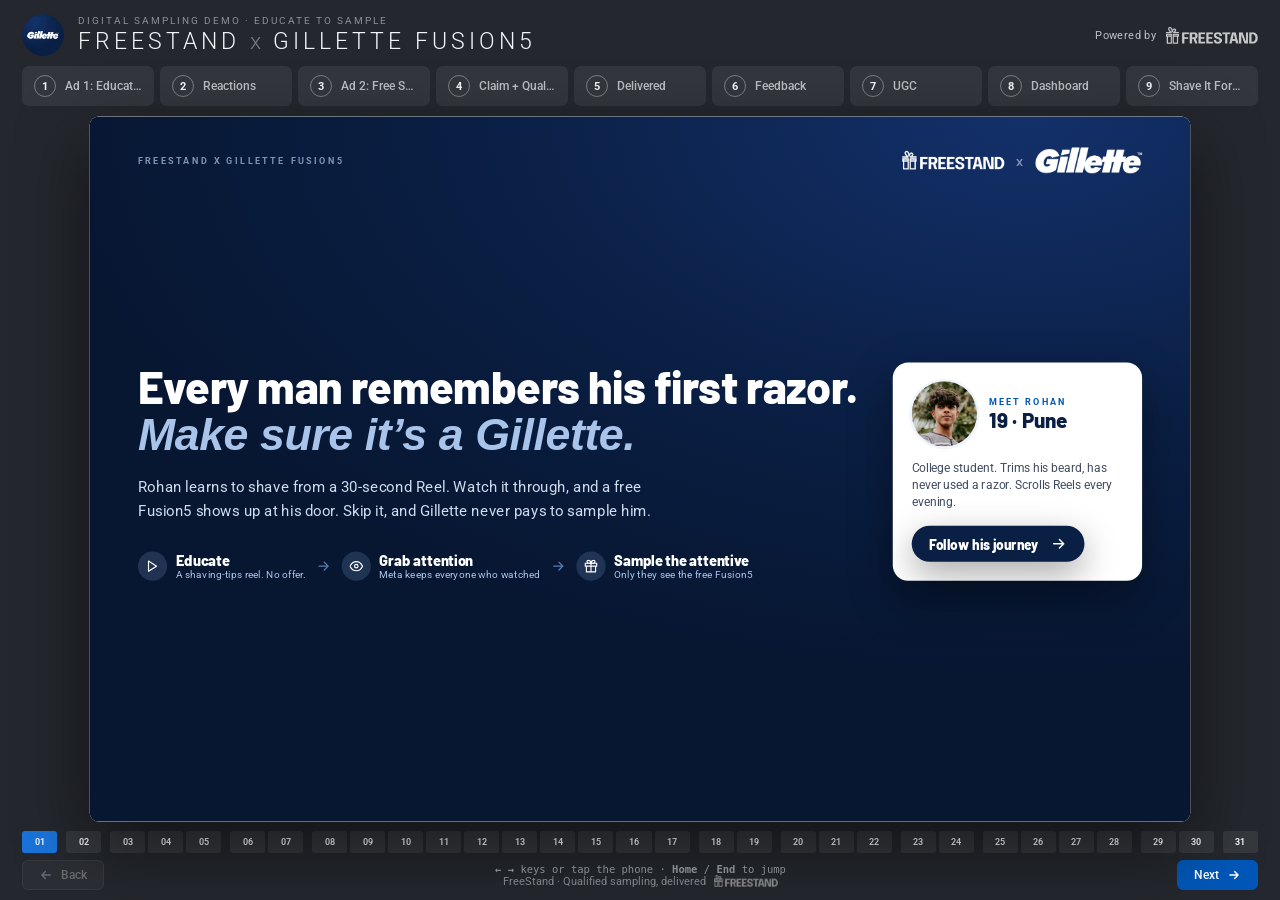
==== commit 8c0cb806: "Header: FreeStand x Gillette Fusion5 Co-Authored-By: Claude Opus 5.5 <noreply@anthropic.com> Claude-" ====
--- a/index.html
+++ b/index.html
@@ -899,8 +899,8 @@
     <div class="brand">
       <img class="dp" src="assets/web/gillette-ig-dp.webp" alt="">
       <div>
-        <div class="eb">Digital Sampling Demo</div>
-        <div class="tt">GILLETTE <span>— EDUCATE TO SAMPLE</span></div>
+        <div class="eb">Digital Sampling Demo · Educate to Sample</div>
+        <div class="tt">FREESTAND <span>x</span> GILLETTE FUSION5</div>
       </div>
     </div>
     <div class="pw-top">Powered by <img src="assets/web/freestand-logo-white.webp" alt="FreeStand"></div>
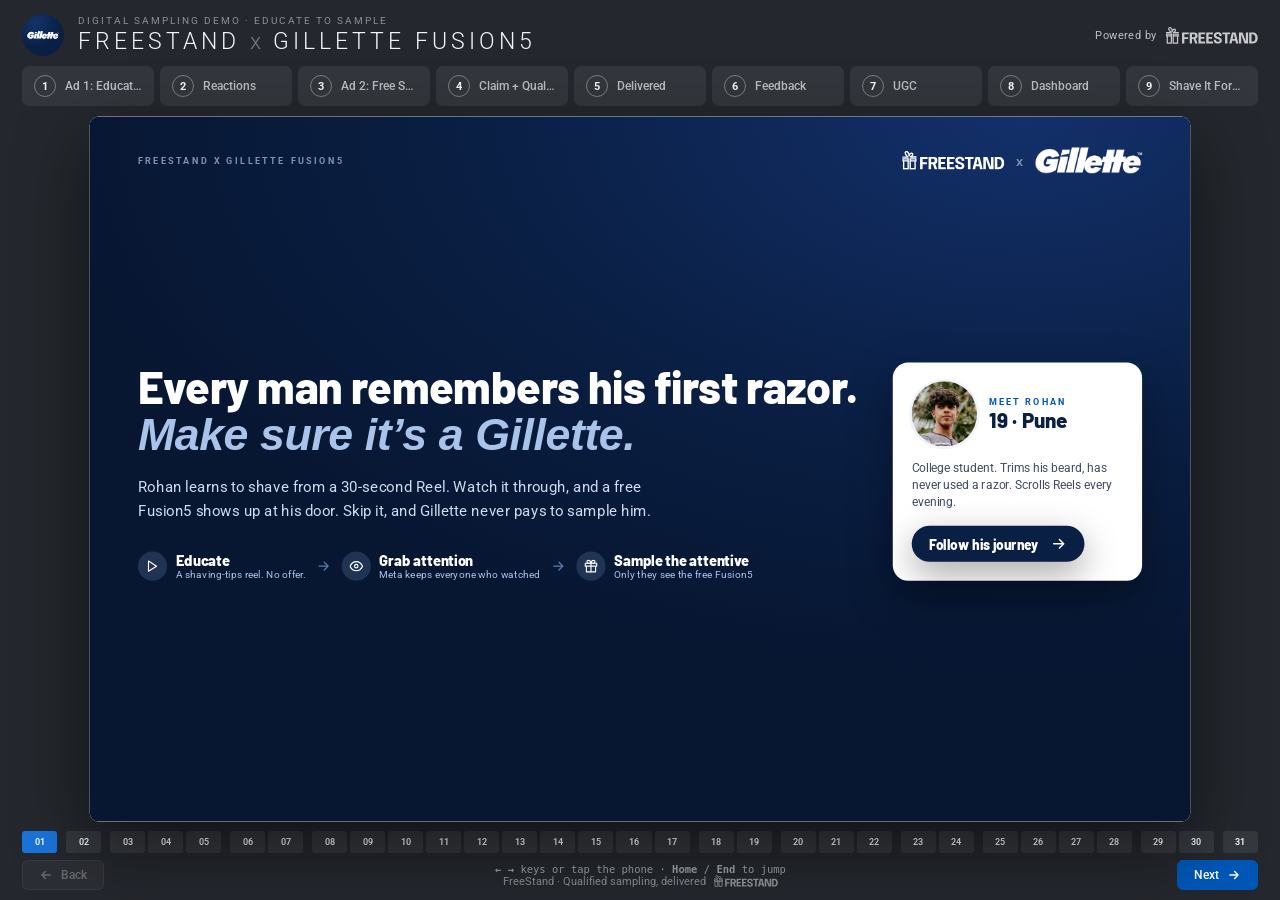
==== commit 03bec636: "Use the official FreeStand logo and the FreeStand loader Logo - assets/freestand-logo.svg is now the" ====
--- a/index.html
+++ b/index.html
@@ -42,7 +42,7 @@
 #loader .bar{width:240px;height:3px;border-radius:3px;background:rgba(255,255,255,.14);overflow:hidden}
 #loader .bar i{display:block;height:100%;width:0;background:linear-gradient(90deg,#8FB5E8,#fff);transition:width .25s}
 #loader .pw{position:absolute;bottom:36px;display:flex;align-items:center;gap:10px;font-size:12px;opacity:.75;letter-spacing:.5px}
-#loader .pw img{height:16px}
+#loader .pw fs-loader{height:22px}
 @keyframes breathe{0%,100%{transform:scale(1)}50%{transform:scale(1.04)}}
 
 /* ── App shell ──────────────────────────── */
@@ -884,6 +884,7 @@
 .dtests div{border:1px solid #E8ECF4;border-radius:6px;padding:8px 10px}
 .dtests b{display:block;font-size:12px}.dtests span{display:block;font-size:12px;margin-top:2px}.dtests small{font-size:10.5px;color:#98A2B8}
 </style>
+<script src="fs-loader.js"></script>
 </head>
 <body>
 
@@ -891,7 +892,7 @@
   <div class="dp"><img src="assets/web/gillette-logo-white.webp" alt="Gillette"></div>
   <div class="eb">Digital Sampling Demo</div>
   <div class="bar"><i id="lbar"></i></div>
-  <div class="pw">Powered by <img src="assets/web/freestand-logo-white.webp" alt="FreeStand"></div>
+  <div class="pw">Powered by <fs-loader variant="full" label="FreeStand"></fs-loader></div>
 </div>
 
 <div id="app">
@@ -903,7 +904,7 @@
         <div class="tt">FREESTAND <span>x</span> GILLETTE FUSION5</div>
       </div>
     </div>
-    <div class="pw-top">Powered by <img src="assets/web/freestand-logo-white.webp" alt="FreeStand"></div>
+    <div class="pw-top">Powered by <img src="assets/freestand-logo-white.svg" alt="FreeStand"></div>
   </div>
 
   <div class="steps" id="steps"></div>
@@ -916,7 +917,7 @@
       <button class="navbtn" id="prev"><svg viewBox="0 0 24 24" fill="none" stroke="currentColor" stroke-width="2.4" stroke-linecap="round" stroke-linejoin="round"><path d="M19 12H5M11 18l-6-6 6-6"/></svg>Back</button>
       <div>
         <div class="hint"><b>←</b> <b>→</b> keys or tap the phone · <b>Home</b> / <b>End</b> to jump</div>
-        <div class="foot">FreeStand · Qualified sampling, delivered <img src="assets/web/freestand-logo-white.webp" alt=""></div>
+        <div class="foot">FreeStand · Qualified sampling, delivered <img src="assets/freestand-logo-white.svg" alt=""></div>
       </div>
       <button class="navbtn primary" id="next">Next<svg viewBox="0 0 24 24" fill="none" stroke="currentColor" stroke-width="2.4" stroke-linecap="round" stroke-linejoin="round"><path d="M5 12h14M13 6l6 6-6 6"/></svg></button>
     </div>
@@ -925,7 +926,7 @@
 
 <script>
 /* ═══════════════ helpers ═══════════════ */
-const A = n => `assets/web/${n}.webp`;
+const A = n => n.startsWith('freestand-logo') ? `assets/${n}.svg` : `assets/web/${n}.webp`; // FreeStand logos: the official vector files
 const $ = (s, r = document) => r.querySelector(s);
 const inr = n => Math.round(n).toLocaleString('en-IN');
 const lakh = n => n >= 1e7 ? (n / 1e7).toFixed(2).replace(/\.?0+$/, '') + ' Cr' : (n / 1e5).toFixed(2).replace(/\.?0+$/, '') + 'L';
@@ -1496,7 +1497,7 @@
   <div class="pb" style="display:flex;flex-direction:column;gap:12px">
     <div class="road ${fresh ? 'fi' : ''}" style="height:100px"><div class="lane" style="top:70px"></div><div class="hub">PUNE FC-02</div>
       <div class="house" style="right:24px;top:14px"><svg viewBox="0 0 92 50"><path d="M6 22 46 2l40 20v28H6z" fill="#fff" stroke="#3A4C66" stroke-width="2"/><rect x="38" y="28" width="16" height="22" fill="#0A1F44"/><rect x="16" y="26" width="12" height="10" fill="#CFE2F7" stroke="#3A4C66"/><rect x="64" y="26" width="12" height="10" fill="#CFE2F7" stroke="#3A4C66"/></svg><img src="${A('rohan-avatar')}" alt=""></div>
-      <svg class="truck" id="truck" viewBox="0 0 84 44" style="top:34px;left:${fresh ? 20 : 150}px"><rect x="2" y="6" width="50" height="28" rx="3" fill="#0A1F44"/><text x="27" y="24" font-size="9" font-weight="700" fill="#fff" text-anchor="middle" font-family="Barlow,Roboto">FreeStand</text><path d="M52 14h16l10 10v10H52z" fill="#1A73D9"/><rect x="58" y="17" width="10" height="7" fill="#CFE2F7"/><circle cx="16" cy="36" r="6" fill="#1C2B33"/><circle cx="16" cy="36" r="2.5" fill="#9AA6B4"/><circle cx="66" cy="36" r="6" fill="#1C2B33"/><circle cx="66" cy="36" r="2.5" fill="#9AA6B4"/></svg>
+      <svg class="truck" id="truck" viewBox="0 0 84 44" style="top:34px;left:${fresh ? 20 : 150}px"><rect x="2" y="6" width="50" height="28" rx="3" fill="#0A1F44"/><image href="${A('freestand-logo-white')}" x="5" y="15.9" width="44" height="8.17"/><path d="M52 14h16l10 10v10H52z" fill="#1A73D9"/><rect x="58" y="17" width="10" height="7" fill="#CFE2F7"/><circle cx="16" cy="36" r="6" fill="#1C2B33"/><circle cx="16" cy="36" r="2.5" fill="#9AA6B4"/><circle cx="66" cy="36" r="6" fill="#1C2B33"/><circle cx="66" cy="36" r="2.5" fill="#9AA6B4"/></svg>
     </div>
     <div class="card ${fresh ? 'fi' : ''}" style="animation-delay:.1s"><div class="card-h">${I.pkg}Rohan's kit<span class="r">${done ? '<span class="pill ok">3 DAYS TO DOOR</span>' : '<span class="pill blue">ON THE WAY</span>'}</span></div>
       <div class="tl"><div class="ln" id="tlLine"></div>${nodes.map((n, i) => `<div class="nd"><div class="tick ${i < (done ? 4 : 3) ? 'on' : ''}" style="transition-delay:${i * .25}s">${I.check}</div><b>${n[0]}</b><span>${n[1]}</span></div>`).join('')}</div></div>
@@ -1831,7 +1832,7 @@
   const btn = $('#modalGo', ov);
   btn.onclick = () => {
     btn.disabled = true;
-    btn.innerHTML = `<span class="spin"></span>${s.modal === 'aud' ? 'Creating Campaign 2...' : 'Launching...'}`;
+    btn.innerHTML = s.modal === 'aud' ? '<span class="spin"></span>Creating Campaign 2...' : '<fs-loader></fs-loader>Launching...';
     later(900, () => go(idx + 1));
   };
 }
